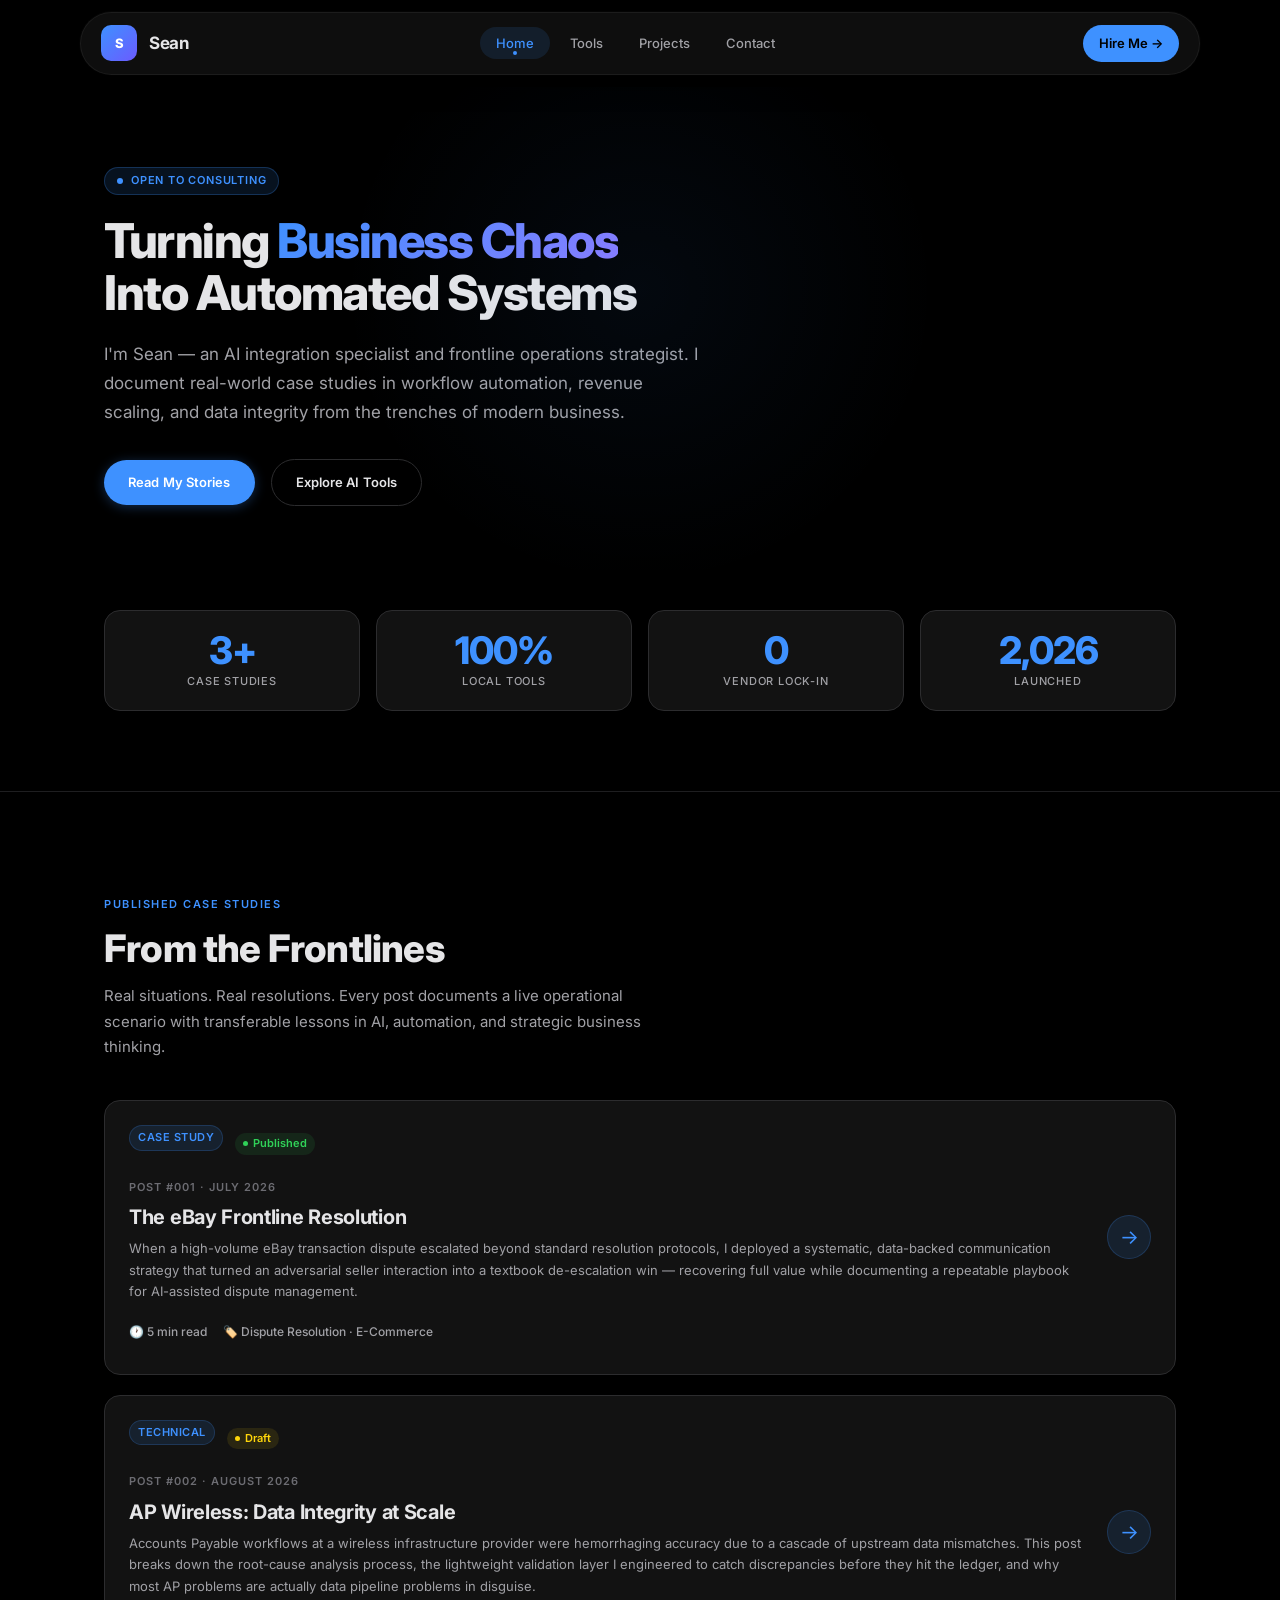
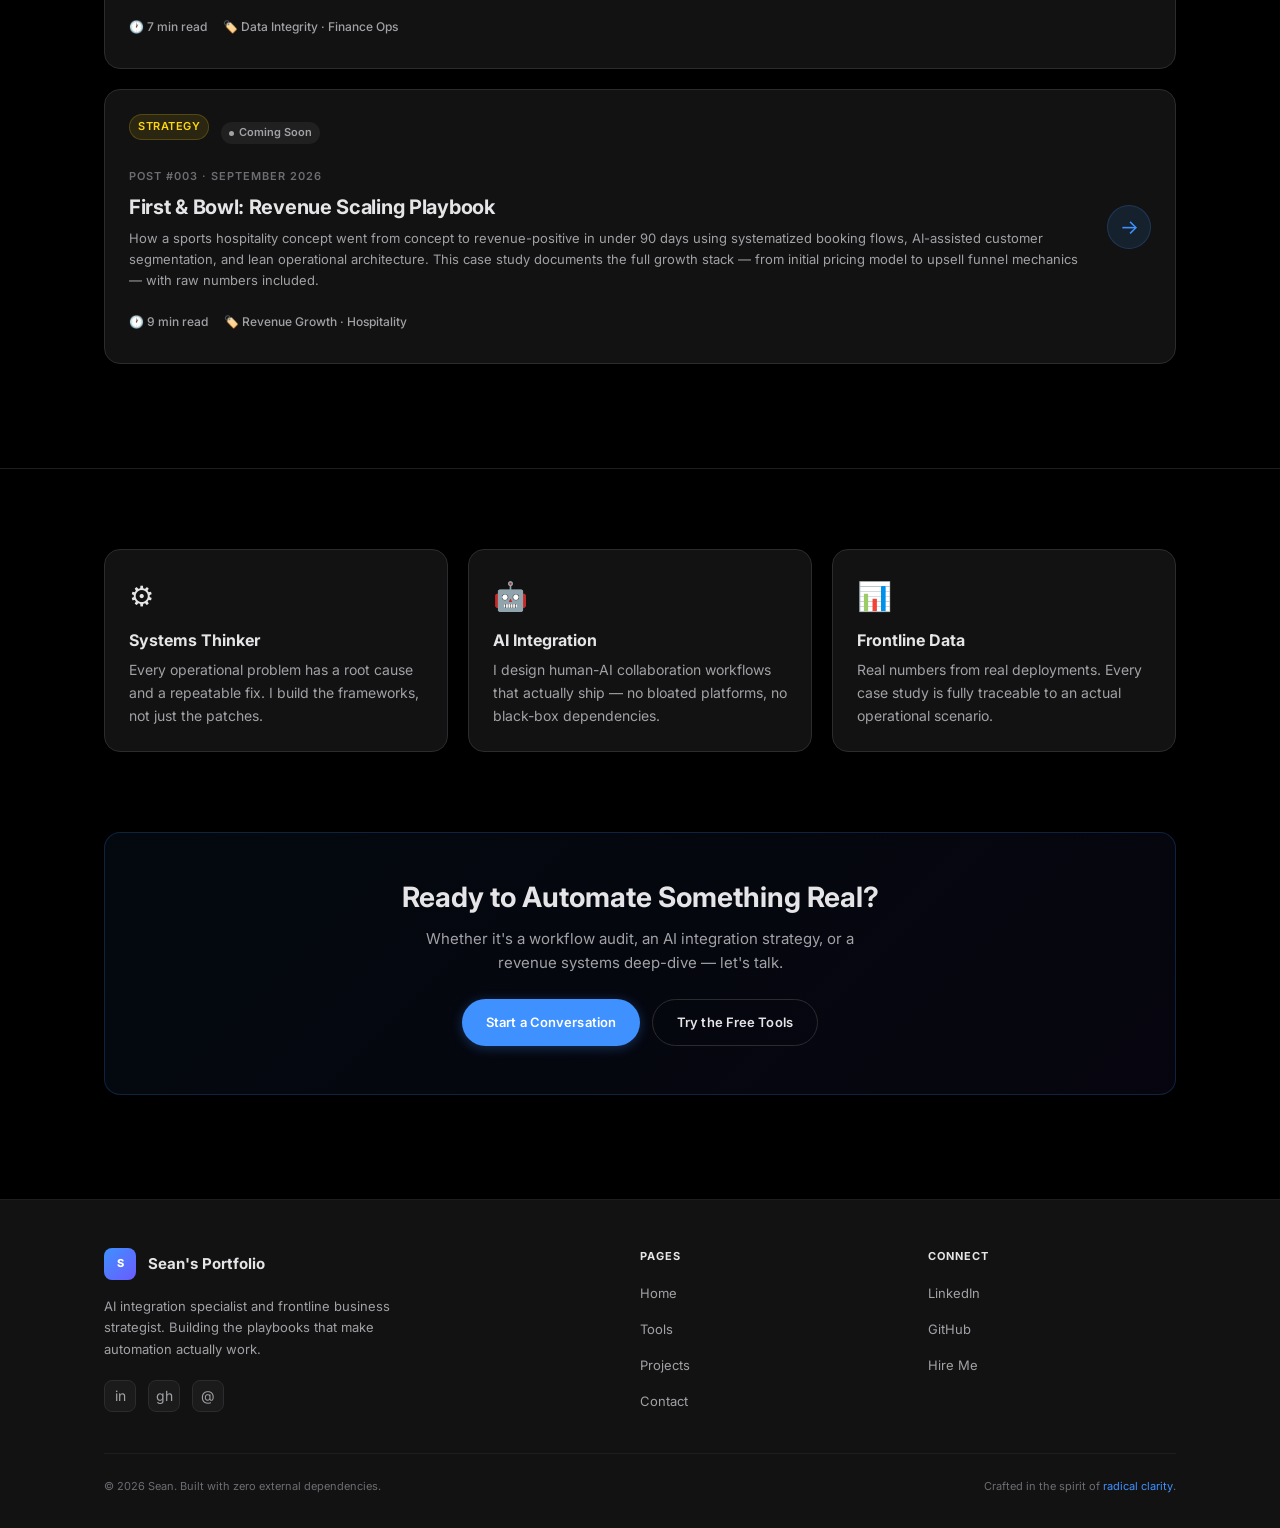
==== index.html @ 13cb8c5f "feat: initial production release of seans-blog portfolio for metakong" ====
<!DOCTYPE html>
<html lang="en">
<head>
  <meta charset="UTF-8" />
  <meta name="viewport" content="width=device-width, initial-scale=1.0" />
  <meta name="description" content="Sean's personal portfolio and LinkedIn blog — AI integration specialist, workflow automation strategist, and frontline business analyst sharing real-world case studies." />
  <meta name="theme-color" content="#000000" />
  <meta property="og:title" content="Sean | AI Integration & Business Strategy" />
  <meta property="og:description" content="Real-world case studies in AI workflow automation, revenue scaling, and data integrity — from the frontlines of modern business operations." />
  <meta property="og:type" content="website" />
  <title>Sean | AI Integration & Business Strategy</title>
  <link rel="stylesheet" href="style.css" />
  <link rel="preconnect" href="https://fonts.googleapis.com" />
  <link rel="preconnect" href="https://fonts.gstatic.com" crossorigin />
</head>
<body>

<!-- SCROLL PROGRESS -->
<div id="scroll-progress" aria-hidden="true"></div>

<!-- ── NAVIGATION ── -->
<header role="banner">
  <nav class="nav" aria-label="Main navigation">
    <div class="nav__pill">
      <a href="index.html" class="nav__brand" aria-label="Sean's portfolio home">
        <div class="nav__logo" aria-hidden="true">S</div>
        <span class="nav__brand-text">Sean</span>
      </a>

      <ul class="nav__links" role="list">
        <li><a href="index.html" class="nav__link" id="nav-home">Home</a></li>
        <li><a href="tools.html" class="nav__link" id="nav-tools">Tools</a></li>
        <li><a href="projects.html" class="nav__link" id="nav-projects">Projects</a></li>
        <li><a href="contact.html" class="nav__link" id="nav-contact">Contact</a></li>
      </ul>

      <a href="contact.html" class="nav__cta" id="nav-hire-btn">Hire Me →</a>

      <button class="nav__hamburger" id="nav-hamburger" aria-label="Open navigation menu" aria-expanded="false" aria-controls="nav-mobile">
        <span></span><span></span><span></span>
      </button>
    </div>
  </nav>
</header>

<!-- MOBILE NAV DRAWER -->
<div class="nav__mobile" id="nav-mobile" role="dialog" aria-label="Mobile navigation" aria-modal="true">
  <button class="nav__mobile-close" id="nav-mobile-close" aria-label="Close navigation">✕</button>
  <a href="index.html" class="nav__mobile-link">Home</a>
  <a href="tools.html" class="nav__mobile-link">Tools</a>
  <a href="projects.html" class="nav__mobile-link">Projects</a>
  <a href="contact.html" class="nav__mobile-link">Contact</a>
  <a href="contact.html" class="btn btn--primary" style="margin-top:16px;">Hire Me →</a>
</div>

<!-- ── HERO SECTION ── -->
<main id="main-content">
  <section class="hero" aria-labelledby="hero-heading">
    <div class="container">
      <div class="hero__eyebrow" aria-label="Status: Open to consulting">
        Open to Consulting
      </div>

      <h1 class="hero__heading" id="hero-heading">
        Turning <span class="accent">Business Chaos</span><br />
        Into Automated Systems
      </h1>

      <p class="hero__sub">
        I'm Sean — an AI integration specialist and frontline operations strategist. I document real-world case studies in workflow automation, revenue scaling, and data integrity from the trenches of modern business.
      </p>

      <div class="hero__actions">
        <a href="#blog-feed" class="btn btn--primary">Read My Stories</a>
        <a href="tools.html" class="btn btn--secondary">Explore AI Tools</a>
      </div>
    </div>
  </section>

  <!-- ── STATS BAR ── -->
  <section class="section--sm" aria-label="Key statistics">
    <div class="container">
      <div class="stats-grid reveal">
        <div class="stat-card">
          <div class="stat-card__value" data-count="3" data-suffix="+" aria-label="3+ published case studies">3+</div>
          <div class="stat-card__label">Case Studies</div>
        </div>
        <div class="stat-card">
          <div class="stat-card__value" data-count="100" data-suffix="%" aria-label="100% client-side tools">100%</div>
          <div class="stat-card__label">Local Tools</div>
        </div>
        <div class="stat-card">
          <div class="stat-card__value" data-count="0" data-suffix="" aria-label="Zero vendor lock-in">0</div>
          <div class="stat-card__label">Vendor Lock-In</div>
        </div>
        <div class="stat-card">
          <div class="stat-card__value" data-count="2026" data-suffix="" aria-label="Launched in 2026">2026</div>
          <div class="stat-card__label">Launched</div>
        </div>
      </div>
    </div>
  </section>

  <hr class="divider" />

  <!-- ── BLOG FEED ── -->
  <section class="section" id="blog-feed" aria-labelledby="blog-heading">
    <div class="container">
      <div class="section-header reveal">
        <p class="section-header__eyebrow">Published Case Studies</p>
        <h2 class="section-header__title" id="blog-heading">From the Frontlines</h2>
        <p class="section-header__desc">
          Real situations. Real resolutions. Every post documents a live operational scenario with transferable lessons in AI, automation, and strategic business thinking.
        </p>
      </div>

      <div class="blog-feed" id="blog-posts-list">

        <!-- POST 1 -->
        <article class="blog-card reveal"
                 data-post-id="1"
                 data-post-title="The eBay Frontline Resolution"
                 role="article"
                 tabindex="0"
                 aria-label="Read: The eBay Frontline Resolution">
          <div class="blog-card__content">
            <div style="display:flex;align-items:center;gap:12px;margin-bottom:8px;">
              <span class="card__tag">Case Study</span>
              <span class="badge badge--live">Published</span>
            </div>
            <div class="blog-card__number">Post #001 · July 2026</div>
            <h3 class="blog-card__title">The eBay Frontline Resolution</h3>
            <p class="blog-card__excerpt">
              When a high-volume eBay transaction dispute escalated beyond standard resolution protocols, I deployed a systematic, data-backed communication strategy that turned an adversarial seller interaction into a textbook de-escalation win — recovering full value while documenting a repeatable playbook for AI-assisted dispute management.
            </p>
            <div class="blog-card__footer">
              <span class="card__date" style="font-size:12px;">🕐 5 min read</span>
              <span class="card__date" style="font-size:12px;">🏷️ Dispute Resolution · E-Commerce</span>
            </div>
          </div>
          <div class="blog-card__arrow" aria-hidden="true">→</div>
        </article>

        <!-- POST 2 -->
        <article class="blog-card reveal reveal-delay-1"
                 data-post-id="2"
                 data-post-title="AP Wireless Data Integrity"
                 role="article"
                 tabindex="0"
                 aria-label="Read: AP Wireless Data Integrity">
          <div class="blog-card__content">
            <div style="display:flex;align-items:center;gap:12px;margin-bottom:8px;">
              <span class="card__tag">Technical</span>
              <span class="badge badge--draft">Draft</span>
            </div>
            <div class="blog-card__number">Post #002 · August 2026</div>
            <h3 class="blog-card__title">AP Wireless: Data Integrity at Scale</h3>
            <p class="blog-card__excerpt">
              Accounts Payable workflows at a wireless infrastructure provider were hemorrhaging accuracy due to a cascade of upstream data mismatches. This post breaks down the root-cause analysis process, the lightweight validation layer I engineered to catch discrepancies before they hit the ledger, and why most AP problems are actually data pipeline problems in disguise.
            </p>
            <div class="blog-card__footer">
              <span class="card__date" style="font-size:12px;">🕐 7 min read</span>
              <span class="card__date" style="font-size:12px;">🏷️ Data Integrity · Finance Ops</span>
            </div>
          </div>
          <div class="blog-card__arrow" aria-hidden="true">→</div>
        </article>

        <!-- POST 3 -->
        <article class="blog-card reveal reveal-delay-2"
                 data-post-id="3"
                 data-post-title="First & Bowl Revenue Scaling"
                 role="article"
                 tabindex="0"
                 aria-label="Read: First & Bowl Revenue Scaling">
          <div class="blog-card__content">
            <div style="display:flex;align-items:center;gap:12px;margin-bottom:8px;">
              <span class="card__tag card__tag--warning">Strategy</span>
              <span class="badge badge--coming">Coming Soon</span>
            </div>
            <div class="blog-card__number">Post #003 · September 2026</div>
            <h3 class="blog-card__title">First & Bowl: Revenue Scaling Playbook</h3>
            <p class="blog-card__excerpt">
              How a sports hospitality concept went from concept to revenue-positive in under 90 days using systematized booking flows, AI-assisted customer segmentation, and lean operational architecture. This case study documents the full growth stack — from initial pricing model to upsell funnel mechanics — with raw numbers included.
            </p>
            <div class="blog-card__footer">
              <span class="card__date" style="font-size:12px;">🕐 9 min read</span>
              <span class="card__date" style="font-size:12px;">🏷️ Revenue Growth · Hospitality</span>
            </div>
          </div>
          <div class="blog-card__arrow" aria-hidden="true">→</div>
        </article>

      </div><!-- /blog-feed -->
    </div>
  </section>

  <hr class="divider" />

  <!-- ── ABOUT / VALUE PROP STRIP ── -->
  <section class="section--sm" aria-labelledby="about-heading">
    <div class="container">
      <div style="display:grid;grid-template-columns:1fr 1fr 1fr;gap:20px;" class="reveal" id="value-grid">
        <div class="card">
          <div style="font-size:28px;margin-bottom:12px;">⚙️</div>
          <h3 style="font-size:16px;margin-bottom:8px;">Systems Thinker</h3>
          <p style="font-size:14px;color:var(--color-text-secondary);line-height:1.65;">
            Every operational problem has a root cause and a repeatable fix. I build the frameworks, not just the patches.
          </p>
        </div>
        <div class="card">
          <div style="font-size:28px;margin-bottom:12px;">🤖</div>
          <h3 style="font-size:16px;margin-bottom:8px;">AI Integration</h3>
          <p style="font-size:14px;color:var(--color-text-secondary);line-height:1.65;">
            I design human-AI collaboration workflows that actually ship — no bloated platforms, no black-box dependencies.
          </p>
        </div>
        <div class="card">
          <div style="font-size:28px;margin-bottom:12px;">📊</div>
          <h3 style="font-size:16px;margin-bottom:8px;">Frontline Data</h3>
          <p style="font-size:14px;color:var(--color-text-secondary);line-height:1.65;">
            Real numbers from real deployments. Every case study is fully traceable to an actual operational scenario.
          </p>
        </div>
      </div>
    </div>
  </section>

  <!-- ── CTA STRIP ── -->
  <section class="section--sm" aria-labelledby="cta-heading">
    <div class="container">
      <div class="card reveal" style="text-align:center;padding:48px 32px;background:linear-gradient(135deg,rgba(62,145,255,0.06),rgba(107,91,255,0.06));border-color:rgba(62,145,255,0.20);">
        <h2 id="cta-heading" style="font-size:clamp(20px,3vw,28px);margin-bottom:12px;">Ready to Automate Something Real?</h2>
        <p style="color:var(--color-text-secondary);font-size:15px;max-width:480px;margin:0 auto 24px;">
          Whether it's a workflow audit, an AI integration strategy, or a revenue systems deep-dive — let's talk.
        </p>
        <div style="display:flex;gap:12px;justify-content:center;flex-wrap:wrap;">
          <a href="contact.html" class="btn btn--primary" id="cta-contact-btn">Start a Conversation</a>
          <a href="tools.html" class="btn btn--secondary" id="cta-tools-btn">Try the Free Tools</a>
        </div>
      </div>
    </div>
  </section>

</main>

<!-- ── FOOTER ── -->
<footer class="footer" role="contentinfo">
  <div class="container">
    <div class="footer__grid">
      <div>
        <div class="footer__brand">
          <div class="footer__brand-logo" aria-hidden="true">S</div>
          <span class="footer__brand-name">Sean's Portfolio</span>
        </div>
        <p class="footer__tagline">
          AI integration specialist and frontline business strategist. Building the playbooks that make automation actually work.
        </p>
        <div class="footer__socials" style="margin-top:20px;">
          <a href="https://linkedin.com" class="footer__social-link" aria-label="LinkedIn" target="_blank" rel="noopener noreferrer">in</a>
          <a href="https://github.com" class="footer__social-link" aria-label="GitHub" target="_blank" rel="noopener noreferrer">gh</a>
          <a href="mailto:hello@example.com" class="footer__social-link" aria-label="Email">@</a>
        </div>
      </div>
      <div>
        <p class="footer__col-title">Pages</p>
        <ul class="footer__links" role="list">
          <li><a href="index.html" class="footer__link">Home</a></li>
          <li><a href="tools.html" class="footer__link">Tools</a></li>
          <li><a href="projects.html" class="footer__link">Projects</a></li>
          <li><a href="contact.html" class="footer__link">Contact</a></li>
        </ul>
      </div>
      <div>
        <p class="footer__col-title">Connect</p>
        <ul class="footer__links" role="list">
          <li><a href="https://linkedin.com" class="footer__link" target="_blank" rel="noopener noreferrer">LinkedIn</a></li>
          <li><a href="https://github.com" class="footer__link" target="_blank" rel="noopener noreferrer">GitHub</a></li>
          <li><a href="contact.html" class="footer__link">Hire Me</a></li>
        </ul>
      </div>
    </div>
    <div class="footer__bottom">
      <span>© 2026 Sean. Built with zero external dependencies.</span>
      <span>Crafted in the spirit of <span style="color:var(--color-accent);">radical clarity</span>.</span>
    </div>
  </div>
</footer>

<script src="app.js"></script>
</body>
</html>
---- style.css ----
/* ============================================================
   SEAN'S PORTFOLIO — Global Master Stylesheet
   Design System: Samsung Galaxy S24 Ultra / One UI Dark Mode
   Author: Sean | Built: July 2026
   ============================================================ */

/* ── 0. GOOGLE FONTS IMPORT ── */
@import url('https://fonts.googleapis.com/css2?family=Inter:wght@300;400;500;600;700;800&display=swap');

/* ── 1. CUSTOM TOKEN VARIABLES ── */
:root {
  /* Core Palette */
  --color-canvas:          #000000;  /* Pure OLED True Black */
  --color-surface:         #121212;  /* Elevated charcoal card surface */
  --color-surface-raised:  #1A1A1A;  /* Hover-elevated surface */
  --color-border:          #2C2C2E;  /* Container border */
  --color-border-subtle:   #1E1E20;  /* Very subtle dividers */

  /* Accent */
  --color-accent:          #3E91FF;  /* Samsung desaturated blue */
  --color-accent-hover:    #5CA8FF;  /* Lighter accent on hover */
  --color-accent-muted:    rgba(62, 145, 255, 0.12); /* Glow fill */
  --color-accent-glow:     rgba(62, 145, 255, 0.25);

  /* Typography */
  --color-text-primary:    #E5E5E7;  /* Crisp off-white */
  --color-text-secondary:  #A1A1A6;  /* Muted slate gray */
  --color-text-tertiary:   #6C6C72;  /* Dimmed labels */
  --color-text-inverse:    #000000;

  /* Status Colors */
  --color-success:         #30D158;
  --color-warning:         #FFD60A;
  --color-error:           #FF453A;
  --color-info:            #3E91FF;

  /* Navigation / Glassmorphic */
  --nav-bg:                rgba(18, 18, 18, 0.80);
  --nav-blur:              blur(20px);
  --nav-border:            rgba(255, 255, 255, 0.06);

  /* Spacing Scale (8px base) */
  --space-1:  4px;
  --space-2:  8px;
  --space-3:  12px;
  --space-4:  16px;
  --space-5:  20px;
  --space-6:  24px;
  --space-8:  32px;
  --space-10: 40px;
  --space-12: 48px;
  --space-16: 64px;
  --space-20: 80px;
  --space-24: 96px;

  /* Border Radius */
  --radius-sm:   8px;
  --radius-md:   12px;
  --radius-lg:   16px;
  --radius-xl:   24px;
  --radius-pill: 9999px;

  /* Typography Scale */
  --font-family:    'Inter', -apple-system, BlinkMacSystemFont, 'Segoe UI', system-ui, sans-serif;
  --font-size-xs:   11px;
  --font-size-sm:   13px;
  --font-size-base: 15px;
  --font-size-md:   17px;
  --font-size-lg:   20px;
  --font-size-xl:   24px;
  --font-size-2xl:  30px;
  --font-size-3xl:  38px;
  --font-size-4xl:  48px;

  /* Transitions */
  --transition-fast:   150ms cubic-bezier(0.4, 0, 0.2, 1);
  --transition-base:   250ms cubic-bezier(0.4, 0, 0.2, 1);
  --transition-slow:   400ms cubic-bezier(0.4, 0, 0.2, 1);

  /* Shadows */
  --shadow-sm:   0 1px 3px rgba(0,0,0,0.6), 0 1px 2px rgba(0,0,0,0.4);
  --shadow-md:   0 4px 12px rgba(0,0,0,0.7), 0 2px 6px rgba(0,0,0,0.5);
  --shadow-lg:   0 8px 24px rgba(0,0,0,0.8), 0 4px 12px rgba(0,0,0,0.6);
  --shadow-accent: 0 0 20px rgba(62, 145, 255, 0.20);

  /* Layout */
  --content-max-width: 1120px;
  --nav-height:        64px;
}

/* ── 2. GLOBAL RESET & BASE ── */
*, *::before, *::after {
  box-sizing: border-box;
  margin: 0;
  padding: 0;
}

html {
  scroll-behavior: smooth;
  -webkit-text-size-adjust: 100%;
  text-size-adjust: 100%;
}

body {
  font-family: var(--font-family);
  font-size: var(--font-size-base);
  line-height: 1.6;
  color: var(--color-text-primary);
  background-color: var(--color-canvas);
  -webkit-font-smoothing: antialiased;
  -moz-osx-font-smoothing: grayscale;
  overflow-x: hidden;
  min-height: 100vh;
}

img, video, svg {
  display: block;
  max-width: 100%;
}

a {
  color: var(--color-accent);
  text-decoration: none;
  transition: color var(--transition-fast);
}

a:hover {
  color: var(--color-accent-hover);
}

ul, ol {
  list-style: none;
}

button {
  cursor: pointer;
  font-family: inherit;
  border: none;
  background: none;
}

input, textarea, select {
  font-family: inherit;
}

h1, h2, h3, h4, h5, h6 {
  line-height: 1.2;
  font-weight: 700;
  color: var(--color-text-primary);
}

/* ── 3. LAYOUT UTILITIES ── */
.container {
  width: 100%;
  max-width: var(--content-max-width);
  margin: 0 auto;
  padding: 0 var(--space-6);
}

.section {
  padding: var(--space-16) 0;
}

.section--sm {
  padding: var(--space-10) 0;
}

.section--lg {
  padding: var(--space-24) 0;
}

.flex { display: flex; }
.flex-col { flex-direction: column; }
.items-center { align-items: center; }
.justify-between { justify-content: space-between; }
.justify-center { justify-content: center; }
.gap-2 { gap: var(--space-2); }
.gap-4 { gap: var(--space-4); }
.gap-6 { gap: var(--space-6); }
.gap-8 { gap: var(--space-8); }

.grid { display: grid; }
.grid-2 { grid-template-columns: repeat(2, 1fr); }
.grid-3 { grid-template-columns: repeat(3, 1fr); }
.grid-auto { grid-template-columns: repeat(auto-fill, minmax(300px, 1fr)); }

.text-center { text-align: center; }
.text-secondary { color: var(--color-text-secondary); }
.text-accent { color: var(--color-accent); }

/* ── 4. GLASSMORPHIC NAVIGATION ── */
.nav {
  position: sticky;
  top: var(--space-3);
  z-index: 1000;
  display: flex;
  align-items: center;
  justify-content: center;
  padding: var(--space-3) var(--space-6);
  pointer-events: none;
}

.nav__pill {
  display: flex;
  align-items: center;
  justify-content: space-between;
  width: 100%;
  max-width: var(--content-max-width);
  padding: var(--space-3) var(--space-5);
  background: var(--nav-bg);
  backdrop-filter: var(--nav-blur);
  -webkit-backdrop-filter: var(--nav-blur);
  border: 1px solid var(--nav-border);
  border-radius: var(--radius-pill);
  box-shadow: var(--shadow-lg), 0 0 0 1px rgba(255,255,255,0.03);
  pointer-events: all;
}

.nav__brand {
  display: flex;
  align-items: center;
  gap: var(--space-3);
  text-decoration: none;
}

.nav__logo {
  width: 36px;
  height: 36px;
  border-radius: 10px;
  background: linear-gradient(135deg, var(--color-accent), #6B5BFF);
  display: flex;
  align-items: center;
  justify-content: center;
  font-weight: 800;
  font-size: var(--font-size-sm);
  color: #fff;
  letter-spacing: -0.5px;
  flex-shrink: 0;
}

.nav__brand-text {
  font-size: var(--font-size-md);
  font-weight: 700;
  color: var(--color-text-primary);
  letter-spacing: -0.3px;
}

.nav__links {
  display: flex;
  align-items: center;
  gap: var(--space-1);
}

.nav__link {
  position: relative;
  padding: var(--space-2) var(--space-4);
  border-radius: var(--radius-pill);
  font-size: var(--font-size-sm);
  font-weight: 500;
  color: var(--color-text-secondary);
  text-decoration: none;
  transition: color var(--transition-fast), background var(--transition-fast);
  white-space: nowrap;
}

.nav__link:hover {
  color: var(--color-text-primary);
  background: rgba(255, 255, 255, 0.06);
}

.nav__link.active {
  color: var(--color-accent);
  background: var(--color-accent-muted);
}

.nav__link.active::after {
  content: '';
  position: absolute;
  bottom: 4px;
  left: 50%;
  transform: translateX(-50%);
  width: 4px;
  height: 4px;
  border-radius: 50%;
  background: var(--color-accent);
}

.nav__cta {
  padding: var(--space-2) var(--space-4);
  background: var(--color-accent);
  color: var(--color-text-inverse) !important;
  border-radius: var(--radius-pill);
  font-size: var(--font-size-sm);
  font-weight: 600;
  text-decoration: none;
  transition: background var(--transition-fast), box-shadow var(--transition-fast), transform var(--transition-fast);
}

.nav__cta:hover {
  background: var(--color-accent-hover);
  box-shadow: var(--shadow-accent);
  transform: translateY(-1px);
  color: var(--color-text-inverse) !important;
}

.nav__hamburger {
  display: none;
  flex-direction: column;
  gap: 5px;
  padding: var(--space-2);
  background: none;
  border: none;
  cursor: pointer;
}

.nav__hamburger span {
  display: block;
  width: 22px;
  height: 2px;
  border-radius: 2px;
  background: var(--color-text-primary);
  transition: all var(--transition-base);
}

/* Mobile nav drawer */
.nav__mobile {
  display: none;
  position: fixed;
  top: 0;
  left: 0;
  right: 0;
  bottom: 0;
  background: rgba(0,0,0,0.95);
  z-index: 999;
  flex-direction: column;
  align-items: center;
  justify-content: center;
  gap: var(--space-6);
  backdrop-filter: blur(12px);
  -webkit-backdrop-filter: blur(12px);
  opacity: 0;
  pointer-events: none;
  transition: opacity var(--transition-base);
}

.nav__mobile.open {
  display: flex;
  opacity: 1;
  pointer-events: all;
}

.nav__mobile-link {
  font-size: var(--font-size-2xl);
  font-weight: 700;
  color: var(--color-text-primary);
  text-decoration: none;
  transition: color var(--transition-fast);
}

.nav__mobile-link:hover,
.nav__mobile-link.active {
  color: var(--color-accent);
}

.nav__mobile-close {
  position: absolute;
  top: var(--space-6);
  right: var(--space-6);
  background: none;
  border: none;
  color: var(--color-text-secondary);
  font-size: var(--font-size-xl);
  cursor: pointer;
  line-height: 1;
}

/* ── 5. CARD COMPONENTS ── */
.card {
  background: var(--color-surface);
  border: 1px solid var(--color-border);
  border-radius: var(--radius-lg);
  padding: var(--space-6);
  transition: border-color var(--transition-base), box-shadow var(--transition-base), transform var(--transition-base), background var(--transition-base);
}

.card:hover {
  border-color: rgba(62, 145, 255, 0.30);
  box-shadow: var(--shadow-md), var(--shadow-accent);
  transform: translateY(-2px);
  background: var(--color-surface-raised);
}

.card--flat {
  transition: none;
}

.card--flat:hover {
  transform: none;
}

.card__tag {
  display: inline-flex;
  align-items: center;
  gap: var(--space-1);
  padding: 3px var(--space-2);
  border-radius: var(--radius-pill);
  font-size: var(--font-size-xs);
  font-weight: 600;
  letter-spacing: 0.5px;
  text-transform: uppercase;
  background: var(--color-accent-muted);
  color: var(--color-accent);
  border: 1px solid rgba(62, 145, 255, 0.20);
  margin-bottom: var(--space-3);
}

.card__tag--success {
  background: rgba(48, 209, 88, 0.10);
  color: var(--color-success);
  border-color: rgba(48, 209, 88, 0.20);
}

.card__tag--warning {
  background: rgba(255, 214, 10, 0.10);
  color: var(--color-warning);
  border-color: rgba(255, 214, 10, 0.20);
}

.card__date {
  font-size: var(--font-size-xs);
  color: var(--color-text-secondary);
  font-weight: 500;
  margin-bottom: var(--space-2);
}

.card__title {
  font-size: var(--font-size-lg);
  font-weight: 700;
  margin-bottom: var(--space-3);
  line-height: 1.3;
  letter-spacing: -0.3px;
}

.card__excerpt {
  font-size: var(--font-size-sm);
  color: var(--color-text-secondary);
  line-height: 1.7;
  margin-bottom: var(--space-4);
}

.card__meta {
  display: flex;
  align-items: center;
  gap: var(--space-4);
  font-size: var(--font-size-xs);
  color: var(--color-text-tertiary);
  margin-top: auto;
  padding-top: var(--space-4);
  border-top: 1px solid var(--color-border-subtle);
}

.card__meta-item {
  display: flex;
  align-items: center;
  gap: var(--space-1);
}

/* ── 6. HERO SECTION ── */
.hero {
  padding: var(--space-20) 0 var(--space-16);
  position: relative;
  overflow: hidden;
}

.hero::before {
  content: '';
  position: absolute;
  top: -20%;
  left: 50%;
  transform: translateX(-50%);
  width: 600px;
  height: 600px;
  border-radius: 50%;
  background: radial-gradient(circle, rgba(62, 145, 255, 0.06) 0%, transparent 70%);
  pointer-events: none;
}

.hero__eyebrow {
  display: inline-flex;
  align-items: center;
  gap: var(--space-2);
  padding: var(--space-1) var(--space-3);
  background: var(--color-accent-muted);
  border: 1px solid rgba(62, 145, 255, 0.25);
  border-radius: var(--radius-pill);
  font-size: var(--font-size-xs);
  font-weight: 600;
  color: var(--color-accent);
  letter-spacing: 0.8px;
  text-transform: uppercase;
  margin-bottom: var(--space-5);
}

.hero__eyebrow::before {
  content: '';
  width: 6px;
  height: 6px;
  border-radius: 50%;
  background: var(--color-accent);
  animation: pulse-dot 2s ease-in-out infinite;
}

@keyframes pulse-dot {
  0%, 100% { opacity: 1; transform: scale(1); }
  50% { opacity: 0.5; transform: scale(0.7); }
}

.hero__heading {
  font-size: clamp(var(--font-size-2xl), 5vw, var(--font-size-4xl));
  font-weight: 800;
  line-height: 1.1;
  letter-spacing: -1.5px;
  margin-bottom: var(--space-5);
  max-width: 780px;
}

.hero__heading .accent {
  background: linear-gradient(135deg, var(--color-accent), #8B7BFF);
  -webkit-background-clip: text;
  -webkit-text-fill-color: transparent;
  background-clip: text;
}

.hero__sub {
  font-size: var(--font-size-md);
  color: var(--color-text-secondary);
  line-height: 1.7;
  max-width: 600px;
  margin-bottom: var(--space-8);
}

.hero__actions {
  display: flex;
  align-items: center;
  gap: var(--space-4);
  flex-wrap: wrap;
}

/* ── 7. BUTTON SYSTEM ── */
.btn {
  display: inline-flex;
  align-items: center;
  justify-content: center;
  gap: var(--space-2);
  padding: var(--space-3) var(--space-6);
  border-radius: var(--radius-pill);
  font-size: var(--font-size-sm);
  font-weight: 600;
  text-decoration: none;
  transition: all var(--transition-fast);
  cursor: pointer;
  border: none;
  white-space: nowrap;
  letter-spacing: 0.1px;
}

.btn--primary {
  background: var(--color-accent);
  color: #fff;
  box-shadow: 0 2px 12px rgba(62, 145, 255, 0.30);
}

.btn--primary:hover {
  background: var(--color-accent-hover);
  box-shadow: 0 4px 20px rgba(62, 145, 255, 0.45);
  transform: translateY(-1px);
  color: #fff;
}

.btn--secondary {
  background: transparent;
  color: var(--color-text-primary);
  border: 1px solid var(--color-border);
}

.btn--secondary:hover {
  background: rgba(255,255,255,0.05);
  border-color: rgba(255,255,255,0.15);
  color: var(--color-text-primary);
}

.btn--ghost {
  background: transparent;
  color: var(--color-accent);
  padding: var(--space-2) var(--space-3);
}

.btn--ghost:hover {
  background: var(--color-accent-muted);
  color: var(--color-accent-hover);
}

.btn--sm {
  padding: var(--space-1) var(--space-3);
  font-size: var(--font-size-xs);
}

/* ── 8. BADGE / STATUS PILL ── */
.badge {
  display: inline-flex;
  align-items: center;
  gap: 5px;
  padding: 2px var(--space-2);
  border-radius: var(--radius-pill);
  font-size: var(--font-size-xs);
  font-weight: 600;
}

.badge::before {
  content: '';
  width: 5px;
  height: 5px;
  border-radius: 50%;
  background: currentColor;
}

.badge--live {
  color: var(--color-success);
  background: rgba(48, 209, 88, 0.10);
}

.badge--draft {
  color: var(--color-warning);
  background: rgba(255, 214, 10, 0.10);
}

.badge--coming {
  color: var(--color-text-secondary);
  background: rgba(161, 161, 166, 0.10);
}

/* ── 9. SECTION HEADERS ── */
.section-header {
  margin-bottom: var(--space-10);
}

.section-header__eyebrow {
  font-size: var(--font-size-xs);
  font-weight: 600;
  color: var(--color-accent);
  letter-spacing: 1.5px;
  text-transform: uppercase;
  margin-bottom: var(--space-3);
}

.section-header__title {
  font-size: clamp(var(--font-size-xl), 3vw, var(--font-size-3xl));
  font-weight: 800;
  letter-spacing: -0.8px;
  margin-bottom: var(--space-3);
}

.section-header__desc {
  font-size: var(--font-size-base);
  color: var(--color-text-secondary);
  line-height: 1.7;
  max-width: 560px;
}

/* ── 10. DIVIDER ── */
.divider {
  height: 1px;
  background: var(--color-border-subtle);
  border: none;
  margin: var(--space-10) 0;
}

/* ── 11. STAT BLOCKS ── */
.stats-grid {
  display: grid;
  grid-template-columns: repeat(auto-fit, minmax(160px, 1fr));
  gap: var(--space-4);
}

.stat-card {
  background: var(--color-surface);
  border: 1px solid var(--color-border);
  border-radius: var(--radius-lg);
  padding: var(--space-5) var(--space-6);
  text-align: center;
}

.stat-card__value {
  font-size: var(--font-size-3xl);
  font-weight: 800;
  letter-spacing: -1px;
  color: var(--color-accent);
  line-height: 1;
  margin-bottom: var(--space-1);
}

.stat-card__label {
  font-size: var(--font-size-xs);
  color: var(--color-text-secondary);
  font-weight: 500;
  text-transform: uppercase;
  letter-spacing: 0.8px;
}

/* ── 12. BLOG FEED ── */
.blog-feed {
  display: flex;
  flex-direction: column;
  gap: var(--space-5);
}

.blog-card {
  background: var(--color-surface);
  border: 1px solid var(--color-border);
  border-radius: var(--radius-lg);
  padding: var(--space-6);
  display: grid;
  grid-template-columns: 1fr auto;
  gap: var(--space-6);
  align-items: center;
  transition: border-color var(--transition-base), box-shadow var(--transition-base), transform var(--transition-base), background var(--transition-base);
  text-decoration: none;
  color: inherit;
}

.blog-card:hover {
  border-color: rgba(62, 145, 255, 0.30);
  box-shadow: var(--shadow-md), var(--shadow-accent);
  transform: translateY(-2px);
  background: var(--color-surface-raised);
}

.blog-card__content {
  display: flex;
  flex-direction: column;
  gap: var(--space-2);
}

.blog-card__number {
  font-size: var(--font-size-xs);
  color: var(--color-text-tertiary);
  font-weight: 600;
  letter-spacing: 1px;
  text-transform: uppercase;
}

.blog-card__title {
  font-size: var(--font-size-lg);
  font-weight: 700;
  line-height: 1.3;
  letter-spacing: -0.3px;
}

.blog-card__excerpt {
  font-size: var(--font-size-sm);
  color: var(--color-text-secondary);
  line-height: 1.65;
}

.blog-card__footer {
  display: flex;
  align-items: center;
  gap: var(--space-4);
  margin-top: var(--space-3);
}

.blog-card__arrow {
  width: 44px;
  height: 44px;
  border-radius: 50%;
  background: var(--color-accent-muted);
  border: 1px solid rgba(62, 145, 255, 0.20);
  display: flex;
  align-items: center;
  justify-content: center;
  color: var(--color-accent);
  font-size: var(--font-size-lg);
  flex-shrink: 0;
  transition: background var(--transition-fast), transform var(--transition-fast);
}

.blog-card:hover .blog-card__arrow {
  background: var(--color-accent);
  color: #fff;
  transform: translateX(3px);
}

/* ── 13. TOOLS GRID ── */
.tools-grid {
  display: grid;
  grid-template-columns: repeat(auto-fill, minmax(300px, 1fr));
  gap: var(--space-5);
}

.tool-card {
  background: var(--color-surface);
  border: 1px solid var(--color-border);
  border-radius: var(--radius-lg);
  padding: var(--space-6);
  display: flex;
  flex-direction: column;
  gap: var(--space-4);
  transition: border-color var(--transition-base), box-shadow var(--transition-base), transform var(--transition-base);
  position: relative;
  overflow: hidden;
}

.tool-card::before {
  content: '';
  position: absolute;
  top: 0;
  left: 0;
  right: 0;
  height: 2px;
  background: linear-gradient(90deg, var(--color-accent), #8B7BFF);
  opacity: 0;
  transition: opacity var(--transition-base);
}

.tool-card:hover {
  border-color: rgba(62, 145, 255, 0.30);
  box-shadow: var(--shadow-md), var(--shadow-accent);
  transform: translateY(-3px);
}

.tool-card:hover::before {
  opacity: 1;
}

.tool-card__icon {
  width: 48px;
  height: 48px;
  border-radius: var(--radius-md);
  background: var(--color-accent-muted);
  border: 1px solid rgba(62, 145, 255, 0.20);
  display: flex;
  align-items: center;
  justify-content: center;
  font-size: 22px;
}

.tool-card__title {
  font-size: var(--font-size-md);
  font-weight: 700;
  letter-spacing: -0.2px;
}

.tool-card__desc {
  font-size: var(--font-size-sm);
  color: var(--color-text-secondary);
  line-height: 1.65;
  flex: 1;
}

.tool-card__actions {
  display: flex;
  align-items: center;
  justify-content: space-between;
  padding-top: var(--space-4);
  border-top: 1px solid var(--color-border-subtle);
}

/* Expandable Tool Panel */
.tool-panel {
  background: var(--color-canvas);
  border: 1px solid var(--color-border);
  border-radius: var(--radius-md);
  padding: var(--space-5);
  margin-top: var(--space-4);
  display: none;
}

.tool-panel.open {
  display: block;
  animation: slideDown 0.25s ease;
}

@keyframes slideDown {
  from { opacity: 0; transform: translateY(-8px); }
  to { opacity: 1; transform: translateY(0); }
}

/* ── 14. FORM ELEMENTS ── */
.form-group {
  display: flex;
  flex-direction: column;
  gap: var(--space-2);
  margin-bottom: var(--space-5);
}

.form-label {
  font-size: var(--font-size-sm);
  font-weight: 600;
  color: var(--color-text-secondary);
  letter-spacing: 0.2px;
}

.form-input,
.form-textarea,
.form-select {
  width: 100%;
  padding: var(--space-3) var(--space-4);
  background: var(--color-canvas);
  border: 1px solid var(--color-border);
  border-radius: var(--radius-md);
  color: var(--color-text-primary);
  font-size: var(--font-size-base);
  font-family: inherit;
  transition: border-color var(--transition-fast), box-shadow var(--transition-fast);
  outline: none;
  -webkit-appearance: none;
  appearance: none;
}

.form-input::placeholder,
.form-textarea::placeholder {
  color: var(--color-text-tertiary);
}

.form-input:focus,
.form-textarea:focus,
.form-select:focus {
  border-color: var(--color-accent);
  box-shadow: 0 0 0 3px var(--color-accent-glow);
}

.form-textarea {
  resize: vertical;
  min-height: 140px;
  line-height: 1.6;
}

.form-select {
  cursor: pointer;
  background-image: url("data:image/svg+xml,%3Csvg xmlns='http://www.w3.org/2000/svg' width='12' height='8' viewBox='0 0 12 8'%3E%3Cpath d='M1 1l5 5 5-5' stroke='%23A1A1A6' stroke-width='1.5' fill='none' stroke-linecap='round'/%3E%3C/svg%3E");
  background-repeat: no-repeat;
  background-position: right 14px center;
  padding-right: var(--space-10);
}

/* ── 15. PROJECTS GRID ── */
.projects-grid {
  display: grid;
  grid-template-columns: repeat(auto-fill, minmax(320px, 1fr));
  gap: var(--space-5);
}

.project-card {
  background: var(--color-surface);
  border: 1px solid var(--color-border);
  border-radius: var(--radius-lg);
  padding: var(--space-6);
  display: flex;
  flex-direction: column;
  gap: var(--space-3);
  transition: border-color var(--transition-base), box-shadow var(--transition-base), transform var(--transition-base);
  text-decoration: none;
  color: inherit;
}

.project-card:hover {
  border-color: rgba(62, 145, 255, 0.30);
  box-shadow: var(--shadow-md), var(--shadow-accent);
  transform: translateY(-3px);
}

.project-card__header {
  display: flex;
  align-items: center;
  justify-content: space-between;
}

.project-card__icon {
  font-size: 28px;
}

.project-card__links {
  display: flex;
  gap: var(--space-2);
}

.project-card__link {
  display: flex;
  align-items: center;
  justify-content: center;
  width: 32px;
  height: 32px;
  border-radius: var(--radius-sm);
  background: rgba(255,255,255,0.05);
  border: 1px solid var(--color-border);
  color: var(--color-text-secondary);
  font-size: 14px;
  transition: all var(--transition-fast);
  text-decoration: none;
}

.project-card__link:hover {
  background: var(--color-accent-muted);
  border-color: rgba(62, 145, 255, 0.30);
  color: var(--color-accent);
}

.project-card__title {
  font-size: var(--font-size-md);
  font-weight: 700;
  letter-spacing: -0.2px;
}

.project-card__desc {
  font-size: var(--font-size-sm);
  color: var(--color-text-secondary);
  line-height: 1.65;
  flex: 1;
}

.project-card__tags {
  display: flex;
  flex-wrap: wrap;
  gap: var(--space-2);
  margin-top: auto;
}

.project-card__tag {
  padding: 3px var(--space-2);
  border-radius: var(--radius-pill);
  font-size: var(--font-size-xs);
  font-weight: 500;
  background: rgba(255,255,255,0.05);
  border: 1px solid var(--color-border);
  color: var(--color-text-secondary);
}

/* ── 16. PROGRESS BAR ── */
.progress-bar {
  height: 4px;
  background: var(--color-border);
  border-radius: var(--radius-pill);
  overflow: hidden;
}

.progress-bar__fill {
  height: 100%;
  border-radius: var(--radius-pill);
  background: linear-gradient(90deg, var(--color-accent), #8B7BFF);
  transition: width 0.8s cubic-bezier(0.4, 0, 0.2, 1);
}

/* ── 17. TOAST NOTIFICATION ── */
.toast {
  position: fixed;
  bottom: var(--space-6);
  left: 50%;
  transform: translateX(-50%) translateY(100px);
  background: var(--color-surface-raised);
  border: 1px solid var(--color-border);
  border-radius: var(--radius-pill);
  padding: var(--space-3) var(--space-5);
  font-size: var(--font-size-sm);
  font-weight: 500;
  color: var(--color-text-primary);
  box-shadow: var(--shadow-lg);
  z-index: 2000;
  transition: transform var(--transition-base);
  pointer-events: none;
  display: flex;
  align-items: center;
  gap: var(--space-2);
  white-space: nowrap;
}

.toast.show {
  transform: translateX(-50%) translateY(0);
}

/* ── 18. FOOTER ── */
.footer {
  background: var(--color-surface);
  border-top: 1px solid var(--color-border-subtle);
  padding: var(--space-12) 0 var(--space-8);
  margin-top: var(--space-16);
}

.footer__grid {
  display: grid;
  grid-template-columns: 2fr 1fr 1fr;
  gap: var(--space-10);
  margin-bottom: var(--space-10);
}

.footer__brand {
  display: flex;
  align-items: center;
  gap: var(--space-3);
  margin-bottom: var(--space-4);
}

.footer__brand-logo {
  width: 32px;
  height: 32px;
  border-radius: 8px;
  background: linear-gradient(135deg, var(--color-accent), #6B5BFF);
  display: flex;
  align-items: center;
  justify-content: center;
  font-weight: 800;
  font-size: var(--font-size-xs);
  color: #fff;
}

.footer__brand-name {
  font-weight: 700;
  color: var(--color-text-primary);
}

.footer__tagline {
  font-size: var(--font-size-sm);
  color: var(--color-text-secondary);
  line-height: 1.65;
  max-width: 300px;
}

.footer__col-title {
  font-size: var(--font-size-xs);
  font-weight: 700;
  color: var(--color-text-primary);
  text-transform: uppercase;
  letter-spacing: 1px;
  margin-bottom: var(--space-4);
}

.footer__links {
  display: flex;
  flex-direction: column;
  gap: var(--space-3);
}

.footer__link {
  font-size: var(--font-size-sm);
  color: var(--color-text-secondary);
  text-decoration: none;
  transition: color var(--transition-fast);
}

.footer__link:hover {
  color: var(--color-accent);
}

.footer__bottom {
  display: flex;
  align-items: center;
  justify-content: space-between;
  padding-top: var(--space-6);
  border-top: 1px solid var(--color-border-subtle);
  font-size: var(--font-size-xs);
  color: var(--color-text-tertiary);
  flex-wrap: wrap;
  gap: var(--space-4);
}

.footer__socials {
  display: flex;
  gap: var(--space-3);
}

.footer__social-link {
  display: flex;
  align-items: center;
  justify-content: center;
  width: 32px;
  height: 32px;
  border-radius: var(--radius-sm);
  background: rgba(255,255,255,0.04);
  border: 1px solid var(--color-border);
  color: var(--color-text-secondary);
  text-decoration: none;
  font-size: 14px;
  transition: all var(--transition-fast);
}

.footer__social-link:hover {
  background: var(--color-accent-muted);
  border-color: rgba(62, 145, 255, 0.30);
  color: var(--color-accent);
}

/* ── 19. CONTACT PAGE ── */
.contact-layout {
  display: grid;
  grid-template-columns: 1fr 1.4fr;
  gap: var(--space-10);
  align-items: start;
}

.contact-info {
  display: flex;
  flex-direction: column;
  gap: var(--space-6);
}

.contact-info__item {
  display: flex;
  gap: var(--space-4);
  align-items: flex-start;
}

.contact-info__icon {
  width: 44px;
  height: 44px;
  border-radius: var(--radius-md);
  background: var(--color-accent-muted);
  border: 1px solid rgba(62, 145, 255, 0.20);
  display: flex;
  align-items: center;
  justify-content: center;
  font-size: 20px;
  flex-shrink: 0;
}

.contact-info__title {
  font-size: var(--font-size-sm);
  font-weight: 600;
  margin-bottom: var(--space-1);
}

.contact-info__value {
  font-size: var(--font-size-sm);
  color: var(--color-text-secondary);
  line-height: 1.5;
}

/* ── 20. PAGE TRANSITIONS ── */
.page-fade {
  animation: pageFadeIn 0.4s ease;
}

@keyframes pageFadeIn {
  from { opacity: 0; transform: translateY(12px); }
  to { opacity: 1; transform: translateY(0); }
}

/* ── 21. SCROLL PROGRESS BAR ── */
#scroll-progress {
  position: fixed;
  top: 0;
  left: 0;
  height: 2px;
  background: linear-gradient(90deg, var(--color-accent), #8B7BFF);
  z-index: 2000;
  width: 0%;
  transition: width 0.1s linear;
}

/* ── 22. SKELETON LOADING ── */
.skeleton {
  background: linear-gradient(90deg, var(--color-surface) 25%, var(--color-surface-raised) 50%, var(--color-surface) 75%);
  background-size: 200% 100%;
  animation: skeleton-shimmer 1.5s infinite;
  border-radius: var(--radius-sm);
}

@keyframes skeleton-shimmer {
  0% { background-position: 200% 0; }
  100% { background-position: -200% 0; }
}

/* ── 23. RESPONSIVE BREAKPOINTS ── */
@media (max-width: 768px) {
  :root {
    --space-16: 48px;
    --space-20: 60px;
    --space-24: 72px;
  }

  .container {
    padding: 0 var(--space-4);
  }

  .nav__links {
    display: none;
  }

  .nav__cta {
    display: none;
  }

  .nav__hamburger {
    display: flex;
  }

  .hero {
    padding: var(--space-12) 0 var(--space-10);
  }

  .blog-card {
    grid-template-columns: 1fr;
  }

  .blog-card__arrow {
    width: 36px;
    height: 36px;
    align-self: flex-start;
  }

  .footer__grid {
    grid-template-columns: 1fr;
    gap: var(--space-8);
  }

  .contact-layout {
    grid-template-columns: 1fr;
  }

  .stats-grid {
    grid-template-columns: repeat(2, 1fr);
  }

  .hero__heading {
    letter-spacing: -0.8px;
  }

  .section-header__title {
    letter-spacing: -0.5px;
  }
}

@media (max-width: 480px) {
  .hero__actions {
    flex-direction: column;
    align-items: flex-start;
  }

  .btn {
    width: 100%;
    justify-content: center;
  }

  .nav__pill {
    padding: var(--space-2) var(--space-4);
  }

  .stats-grid {
    grid-template-columns: 1fr 1fr;
  }

  .blog-card {
    padding: var(--space-4);
  }

  .tool-card {
    padding: var(--space-4);
  }

  .project-card {
    padding: var(--space-4);
  }

  .footer__bottom {
    flex-direction: column;
    align-items: flex-start;
  }
}

/* ── 24. FOCUS / ACCESSIBILITY ── */
:focus-visible {
  outline: 2px solid var(--color-accent);
  outline-offset: 3px;
}

/* ── 25. SELECTION COLOR ── */
::selection {
  background: rgba(62, 145, 255, 0.30);
  color: var(--color-text-primary);
}

/* ── 26. SCROLLBAR STYLING ── */
::-webkit-scrollbar {
  width: 6px;
  height: 6px;
}

::-webkit-scrollbar-track {
  background: var(--color-canvas);
}

::-webkit-scrollbar-thumb {
  background: var(--color-border);
  border-radius: var(--radius-pill);
}

::-webkit-scrollbar-thumb:hover {
  background: rgba(255,255,255,0.15);
}
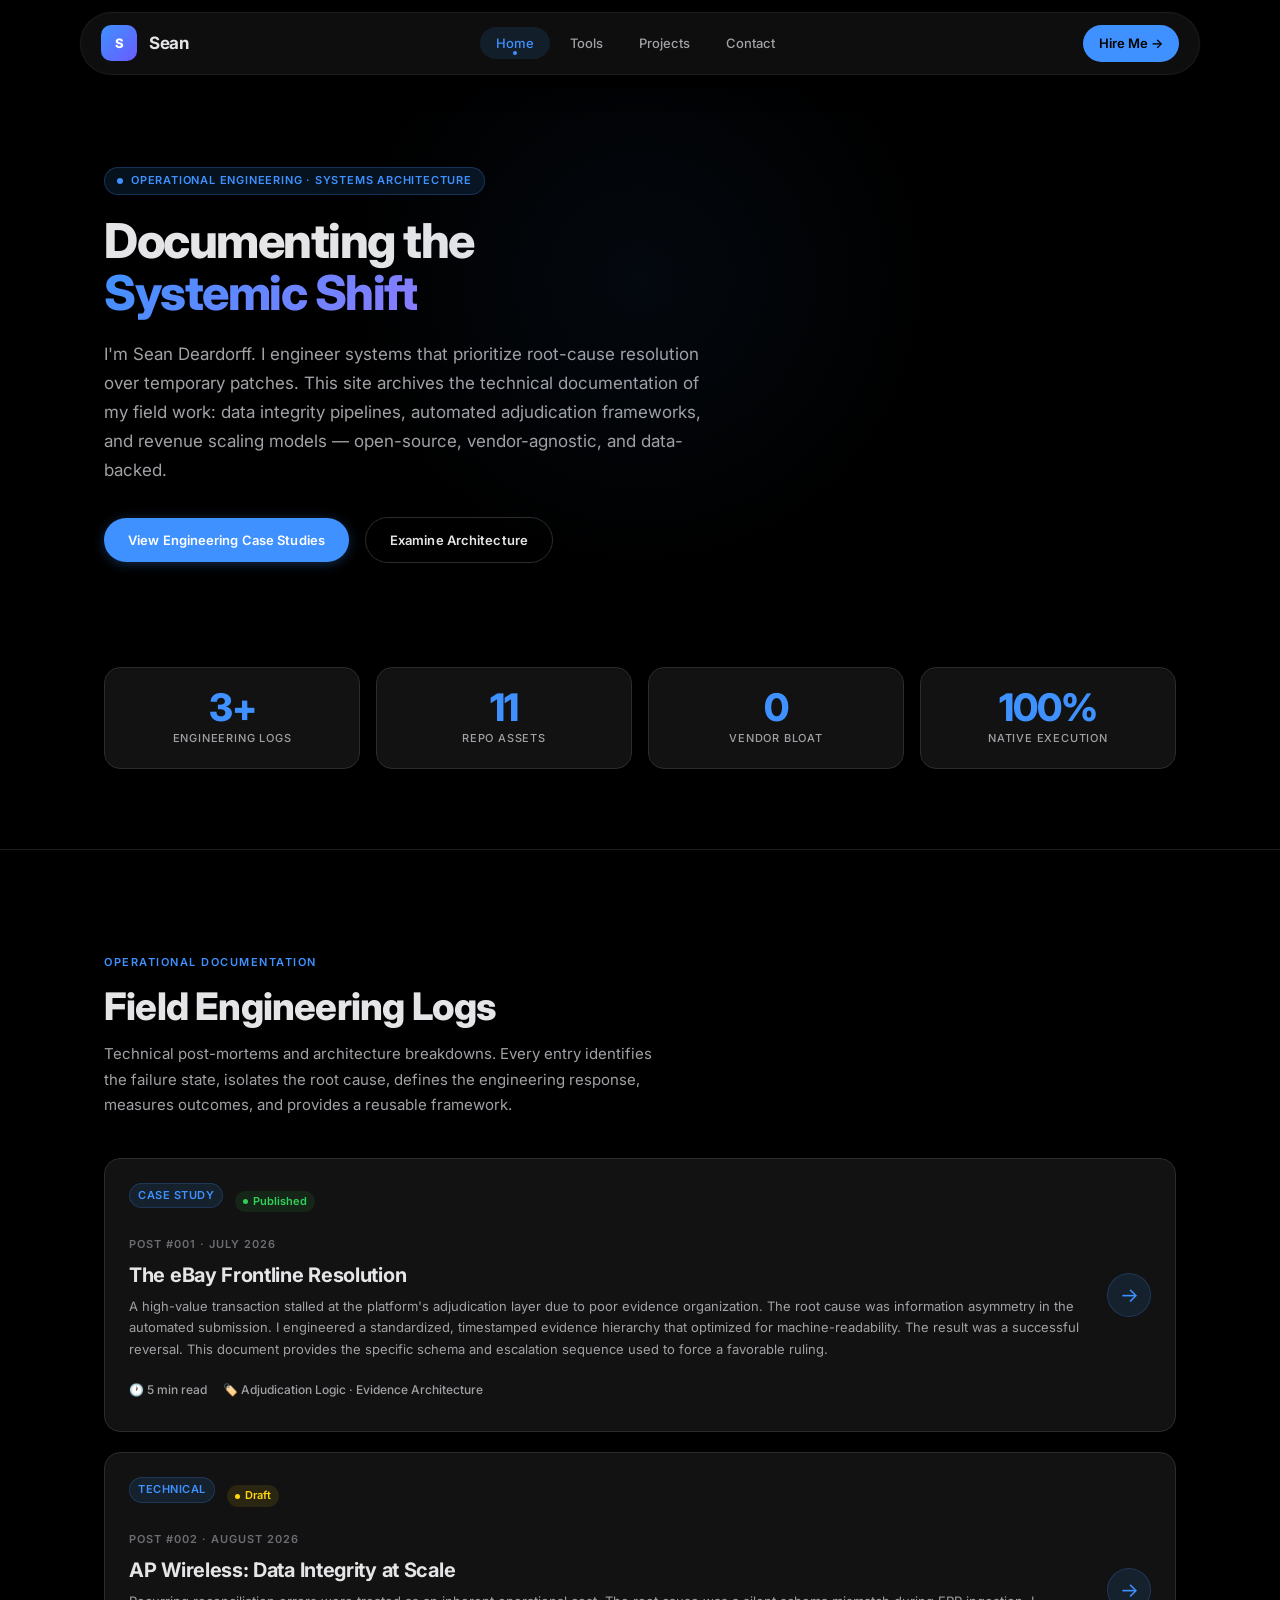
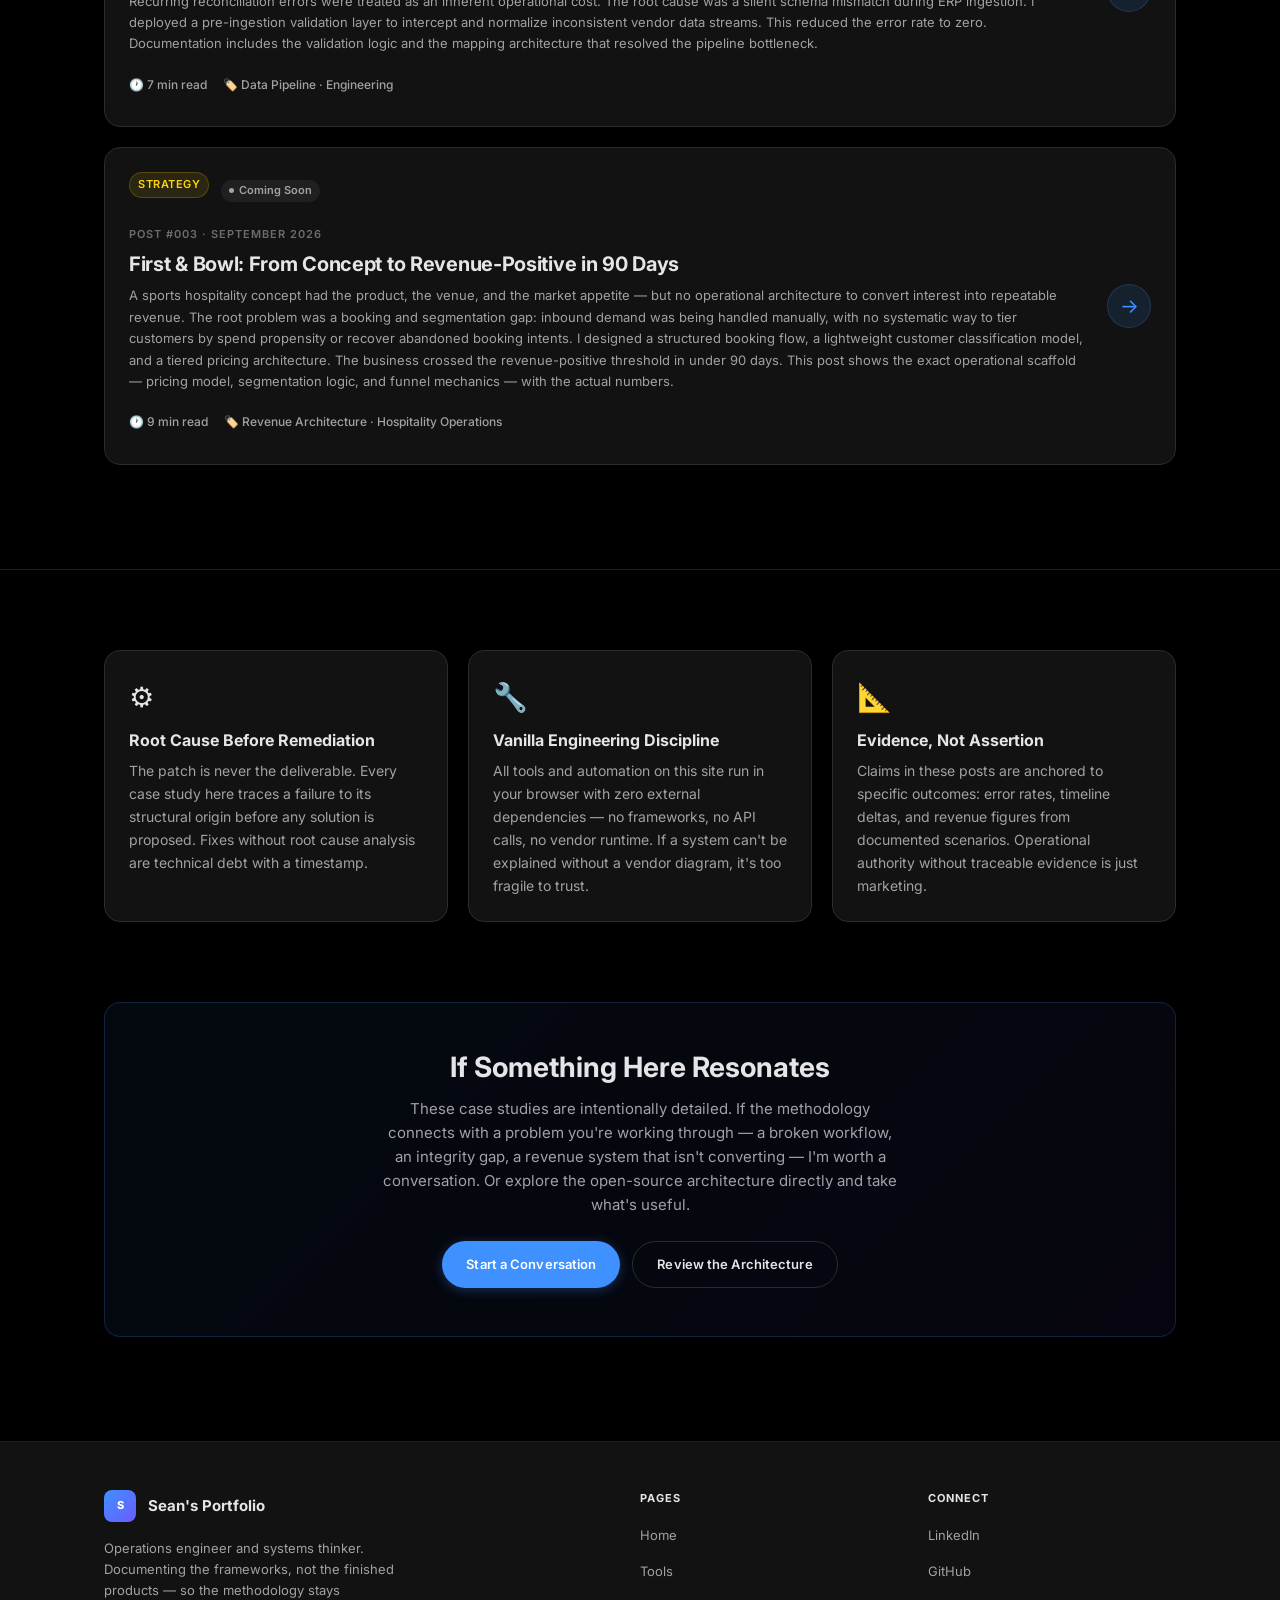
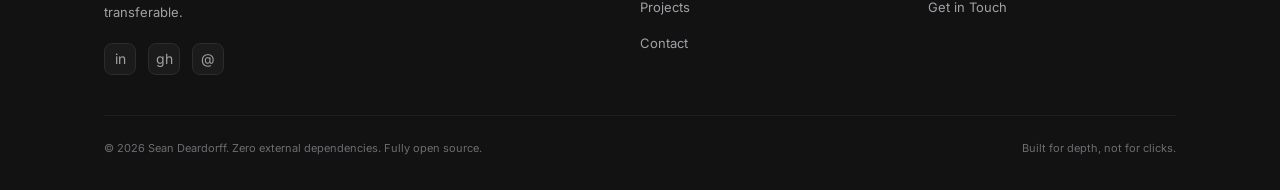
==== commit f93fce43: "refactor: apply Bridge-not-Pitch mandate to reposition content as engineering logs rather than sales" ====
--- a/index.html
+++ b/index.html
@@ -3,12 +3,12 @@
 <head>
   <meta charset="UTF-8" />
   <meta name="viewport" content="width=device-width, initial-scale=1.0" />
-  <meta name="description" content="Sean's personal portfolio and LinkedIn blog — AI integration specialist, workflow automation strategist, and frontline business analyst sharing real-world case studies." />
+  <meta name="description" content="Sean Deardorff — operations engineer, systems thinker, and technical writer. This site documents real-world workflow breakdowns, data pipeline fixes, and revenue architecture — structured for depth, not a sales pitch." />
   <meta name="theme-color" content="#000000" />
-  <meta property="og:title" content="Sean | AI Integration & Business Strategy" />
-  <meta property="og:description" content="Real-world case studies in AI workflow automation, revenue scaling, and data integrity — from the frontlines of modern business operations." />
+  <meta property="og:title" content="Sean Deardorff | Operations Engineering & AI Workflow Systems" />
+  <meta property="og:description" content="Case studies in operational problem-solving, data integrity engineering, and lean revenue architecture. Structured as a deep-dive extension of LinkedIn thought leadership." />
   <meta property="og:type" content="website" />
-  <title>Sean | AI Integration & Business Strategy</title>
+  <title>Sean Deardorff | Operations Engineering &amp; AI Workflow Systems</title>
   <link rel="stylesheet" href="style.css" />
   <link rel="preconnect" href="https://fonts.googleapis.com" />
   <link rel="preconnect" href="https://fonts.gstatic.com" crossorigin />
@@ -57,22 +57,22 @@
 <main id="main-content">
   <section class="hero" aria-labelledby="hero-heading">
     <div class="container">
-      <div class="hero__eyebrow" aria-label="Status: Open to consulting">
-        Open to Consulting
+      <div class="hero__eyebrow" aria-label="Operations engineer and technical writer">
+        Operational Engineering · Systems Architecture
       </div>
 
       <h1 class="hero__heading" id="hero-heading">
-        Turning <span class="accent">Business Chaos</span><br />
-        Into Automated Systems
+        Documenting the<br />
+        <span class="accent">Systemic Shift</span>
       </h1>
 
       <p class="hero__sub">
-        I'm Sean — an AI integration specialist and frontline operations strategist. I document real-world case studies in workflow automation, revenue scaling, and data integrity from the trenches of modern business.
+        I'm Sean Deardorff. I engineer systems that prioritize root-cause resolution over temporary patches. This site archives the technical documentation of my field work: data integrity pipelines, automated adjudication frameworks, and revenue scaling models — open-source, vendor-agnostic, and data-backed.
       </p>
 
       <div class="hero__actions">
-        <a href="#blog-feed" class="btn btn--primary">Read My Stories</a>
-        <a href="tools.html" class="btn btn--secondary">Explore AI Tools</a>
+        <a href="#blog-feed" class="btn btn--primary">View Engineering Case Studies</a>
+        <a href="projects.html" class="btn btn--secondary">Examine Architecture</a>
       </div>
     </div>
   </section>
@@ -82,20 +82,20 @@
     <div class="container">
       <div class="stats-grid reveal">
         <div class="stat-card">
-          <div class="stat-card__value" data-count="3" data-suffix="+" aria-label="3+ published case studies">3+</div>
-          <div class="stat-card__label">Case Studies</div>
-        </div>
-        <div class="stat-card">
-          <div class="stat-card__value" data-count="100" data-suffix="%" aria-label="100% client-side tools">100%</div>
-          <div class="stat-card__label">Local Tools</div>
-        </div>
-        <div class="stat-card">
-          <div class="stat-card__value" data-count="0" data-suffix="" aria-label="Zero vendor lock-in">0</div>
-          <div class="stat-card__label">Vendor Lock-In</div>
-        </div>
-        <div class="stat-card">
-          <div class="stat-card__value" data-count="2026" data-suffix="" aria-label="Launched in 2026">2026</div>
-          <div class="stat-card__label">Launched</div>
+          <div class="stat-card__value" data-count="3" data-suffix="+" aria-label="3 documented case studies in production">3+</div>
+          <div class="stat-card__label">Engineering Logs</div>
+        </div>
+        <div class="stat-card">
+          <div class="stat-card__value" data-count="11" data-suffix="" aria-label="11 open-source files in this repository">11</div>
+          <div class="stat-card__label">Repo Assets</div>
+        </div>
+        <div class="stat-card">
+          <div class="stat-card__value" data-count="0" data-suffix="" aria-label="Zero external JS framework dependencies">0</div>
+          <div class="stat-card__label">Vendor Bloat</div>
+        </div>
+        <div class="stat-card">
+          <div class="stat-card__value" data-count="100" data-suffix="%" aria-label="100% browser-native tool execution">100%</div>
+          <div class="stat-card__label">Native Execution</div>
         </div>
       </div>
     </div>
@@ -107,10 +107,10 @@
   <section class="section" id="blog-feed" aria-labelledby="blog-heading">
     <div class="container">
       <div class="section-header reveal">
-        <p class="section-header__eyebrow">Published Case Studies</p>
-        <h2 class="section-header__title" id="blog-heading">From the Frontlines</h2>
+        <p class="section-header__eyebrow">Operational Documentation</p>
+        <h2 class="section-header__title" id="blog-heading">Field Engineering Logs</h2>
         <p class="section-header__desc">
-          Real situations. Real resolutions. Every post documents a live operational scenario with transferable lessons in AI, automation, and strategic business thinking.
+          Technical post-mortems and architecture breakdowns. Every entry identifies the failure state, isolates the root cause, defines the engineering response, measures outcomes, and provides a reusable framework.
         </p>
       </div>
 
@@ -131,11 +131,11 @@
             <div class="blog-card__number">Post #001 · July 2026</div>
             <h3 class="blog-card__title">The eBay Frontline Resolution</h3>
             <p class="blog-card__excerpt">
-              When a high-volume eBay transaction dispute escalated beyond standard resolution protocols, I deployed a systematic, data-backed communication strategy that turned an adversarial seller interaction into a textbook de-escalation win — recovering full value while documenting a repeatable playbook for AI-assisted dispute management.
+              A high-value transaction stalled at the platform's adjudication layer due to poor evidence organization. The root cause was information asymmetry in the automated submission. I engineered a standardized, timestamped evidence hierarchy that optimized for machine-readability. The result was a successful reversal. This document provides the specific schema and escalation sequence used to force a favorable ruling.
             </p>
             <div class="blog-card__footer">
               <span class="card__date" style="font-size:12px;">🕐 5 min read</span>
-              <span class="card__date" style="font-size:12px;">🏷️ Dispute Resolution · E-Commerce</span>
+              <span class="card__date" style="font-size:12px;">🏷️ Adjudication Logic · Evidence Architecture</span>
             </div>
           </div>
           <div class="blog-card__arrow" aria-hidden="true">→</div>
@@ -156,11 +156,11 @@
             <div class="blog-card__number">Post #002 · August 2026</div>
             <h3 class="blog-card__title">AP Wireless: Data Integrity at Scale</h3>
             <p class="blog-card__excerpt">
-              Accounts Payable workflows at a wireless infrastructure provider were hemorrhaging accuracy due to a cascade of upstream data mismatches. This post breaks down the root-cause analysis process, the lightweight validation layer I engineered to catch discrepancies before they hit the ledger, and why most AP problems are actually data pipeline problems in disguise.
+              Recurring reconciliation errors were treated as an inherent operational cost. The root cause was a silent schema mismatch during ERP ingestion. I deployed a pre-ingestion validation layer to intercept and normalize inconsistent vendor data streams. This reduced the error rate to zero. Documentation includes the validation logic and the mapping architecture that resolved the pipeline bottleneck.
             </p>
             <div class="blog-card__footer">
               <span class="card__date" style="font-size:12px;">🕐 7 min read</span>
-              <span class="card__date" style="font-size:12px;">🏷️ Data Integrity · Finance Ops</span>
+              <span class="card__date" style="font-size:12px;">🏷️ Data Pipeline · Engineering</span>
             </div>
           </div>
           <div class="blog-card__arrow" aria-hidden="true">→</div>
@@ -179,13 +179,13 @@
               <span class="badge badge--coming">Coming Soon</span>
             </div>
             <div class="blog-card__number">Post #003 · September 2026</div>
-            <h3 class="blog-card__title">First & Bowl: Revenue Scaling Playbook</h3>
+            <h3 class="blog-card__title">First &amp; Bowl: From Concept to Revenue-Positive in 90 Days</h3>
             <p class="blog-card__excerpt">
-              How a sports hospitality concept went from concept to revenue-positive in under 90 days using systematized booking flows, AI-assisted customer segmentation, and lean operational architecture. This case study documents the full growth stack — from initial pricing model to upsell funnel mechanics — with raw numbers included.
+              A sports hospitality concept had the product, the venue, and the market appetite — but no operational architecture to convert interest into repeatable revenue. The root problem was a booking and segmentation gap: inbound demand was being handled manually, with no systematic way to tier customers by spend propensity or recover abandoned booking intents. I designed a structured booking flow, a lightweight customer classification model, and a tiered pricing architecture. The business crossed the revenue-positive threshold in under 90 days. This post shows the exact operational scaffold — pricing model, segmentation logic, and funnel mechanics — with the actual numbers.
             </p>
             <div class="blog-card__footer">
               <span class="card__date" style="font-size:12px;">🕐 9 min read</span>
-              <span class="card__date" style="font-size:12px;">🏷️ Revenue Growth · Hospitality</span>
+              <span class="card__date" style="font-size:12px;">🏷️ Revenue Architecture · Hospitality Operations</span>
             </div>
           </div>
           <div class="blog-card__arrow" aria-hidden="true">→</div>
@@ -203,23 +203,23 @@
       <div style="display:grid;grid-template-columns:1fr 1fr 1fr;gap:20px;" class="reveal" id="value-grid">
         <div class="card">
           <div style="font-size:28px;margin-bottom:12px;">⚙️</div>
-          <h3 style="font-size:16px;margin-bottom:8px;">Systems Thinker</h3>
+          <h3 style="font-size:16px;margin-bottom:8px;">Root Cause Before Remediation</h3>
           <p style="font-size:14px;color:var(--color-text-secondary);line-height:1.65;">
-            Every operational problem has a root cause and a repeatable fix. I build the frameworks, not just the patches.
+            The patch is never the deliverable. Every case study here traces a failure to its structural origin before any solution is proposed. Fixes without root cause analysis are technical debt with a timestamp.
           </p>
         </div>
         <div class="card">
-          <div style="font-size:28px;margin-bottom:12px;">🤖</div>
-          <h3 style="font-size:16px;margin-bottom:8px;">AI Integration</h3>
+          <div style="font-size:28px;margin-bottom:12px;">🔧</div>
+          <h3 style="font-size:16px;margin-bottom:8px;">Vanilla Engineering Discipline</h3>
           <p style="font-size:14px;color:var(--color-text-secondary);line-height:1.65;">
-            I design human-AI collaboration workflows that actually ship — no bloated platforms, no black-box dependencies.
+            All tools and automation on this site run in your browser with zero external dependencies — no frameworks, no API calls, no vendor runtime. If a system can't be explained without a vendor diagram, it's too fragile to trust.
           </p>
         </div>
         <div class="card">
-          <div style="font-size:28px;margin-bottom:12px;">📊</div>
-          <h3 style="font-size:16px;margin-bottom:8px;">Frontline Data</h3>
+          <div style="font-size:28px;margin-bottom:12px;">📐</div>
+          <h3 style="font-size:16px;margin-bottom:8px;">Evidence, Not Assertion</h3>
           <p style="font-size:14px;color:var(--color-text-secondary);line-height:1.65;">
-            Real numbers from real deployments. Every case study is fully traceable to an actual operational scenario.
+            Claims in these posts are anchored to specific outcomes: error rates, timeline deltas, and revenue figures from documented scenarios. Operational authority without traceable evidence is just marketing.
           </p>
         </div>
       </div>
@@ -230,13 +230,13 @@
   <section class="section--sm" aria-labelledby="cta-heading">
     <div class="container">
       <div class="card reveal" style="text-align:center;padding:48px 32px;background:linear-gradient(135deg,rgba(62,145,255,0.06),rgba(107,91,255,0.06));border-color:rgba(62,145,255,0.20);">
-        <h2 id="cta-heading" style="font-size:clamp(20px,3vw,28px);margin-bottom:12px;">Ready to Automate Something Real?</h2>
-        <p style="color:var(--color-text-secondary);font-size:15px;max-width:480px;margin:0 auto 24px;">
-          Whether it's a workflow audit, an AI integration strategy, or a revenue systems deep-dive — let's talk.
+        <h2 id="cta-heading" style="font-size:clamp(20px,3vw,28px);margin-bottom:12px;">If Something Here Resonates</h2>
+        <p style="color:var(--color-text-secondary);font-size:15px;max-width:520px;margin:0 auto 24px;">
+          These case studies are intentionally detailed. If the methodology connects with a problem you're working through — a broken workflow, an integrity gap, a revenue system that isn't converting — I'm worth a conversation. Or explore the open-source architecture directly and take what's useful.
         </p>
         <div style="display:flex;gap:12px;justify-content:center;flex-wrap:wrap;">
           <a href="contact.html" class="btn btn--primary" id="cta-contact-btn">Start a Conversation</a>
-          <a href="tools.html" class="btn btn--secondary" id="cta-tools-btn">Try the Free Tools</a>
+          <a href="projects.html" class="btn btn--secondary" id="cta-tools-btn">Review the Architecture</a>
         </div>
       </div>
     </div>
@@ -254,7 +254,7 @@
           <span class="footer__brand-name">Sean's Portfolio</span>
         </div>
         <p class="footer__tagline">
-          AI integration specialist and frontline business strategist. Building the playbooks that make automation actually work.
+          Operations engineer and systems thinker. Documenting the frameworks, not the finished products — so the methodology stays transferable.
         </p>
         <div class="footer__socials" style="margin-top:20px;">
           <a href="https://linkedin.com" class="footer__social-link" aria-label="LinkedIn" target="_blank" rel="noopener noreferrer">in</a>
@@ -276,13 +276,13 @@
         <ul class="footer__links" role="list">
           <li><a href="https://linkedin.com" class="footer__link" target="_blank" rel="noopener noreferrer">LinkedIn</a></li>
           <li><a href="https://github.com" class="footer__link" target="_blank" rel="noopener noreferrer">GitHub</a></li>
-          <li><a href="contact.html" class="footer__link">Hire Me</a></li>
+          <li><a href="contact.html" class="footer__link">Get in Touch</a></li>
         </ul>
       </div>
     </div>
     <div class="footer__bottom">
-      <span>© 2026 Sean. Built with zero external dependencies.</span>
-      <span>Crafted in the spirit of <span style="color:var(--color-accent);">radical clarity</span>.</span>
+      <span>© 2026 Sean Deardorff. Zero external dependencies. Fully open source.</span>
+      <span>Built for depth, not for clicks.</span>
     </div>
   </div>
 </footer>
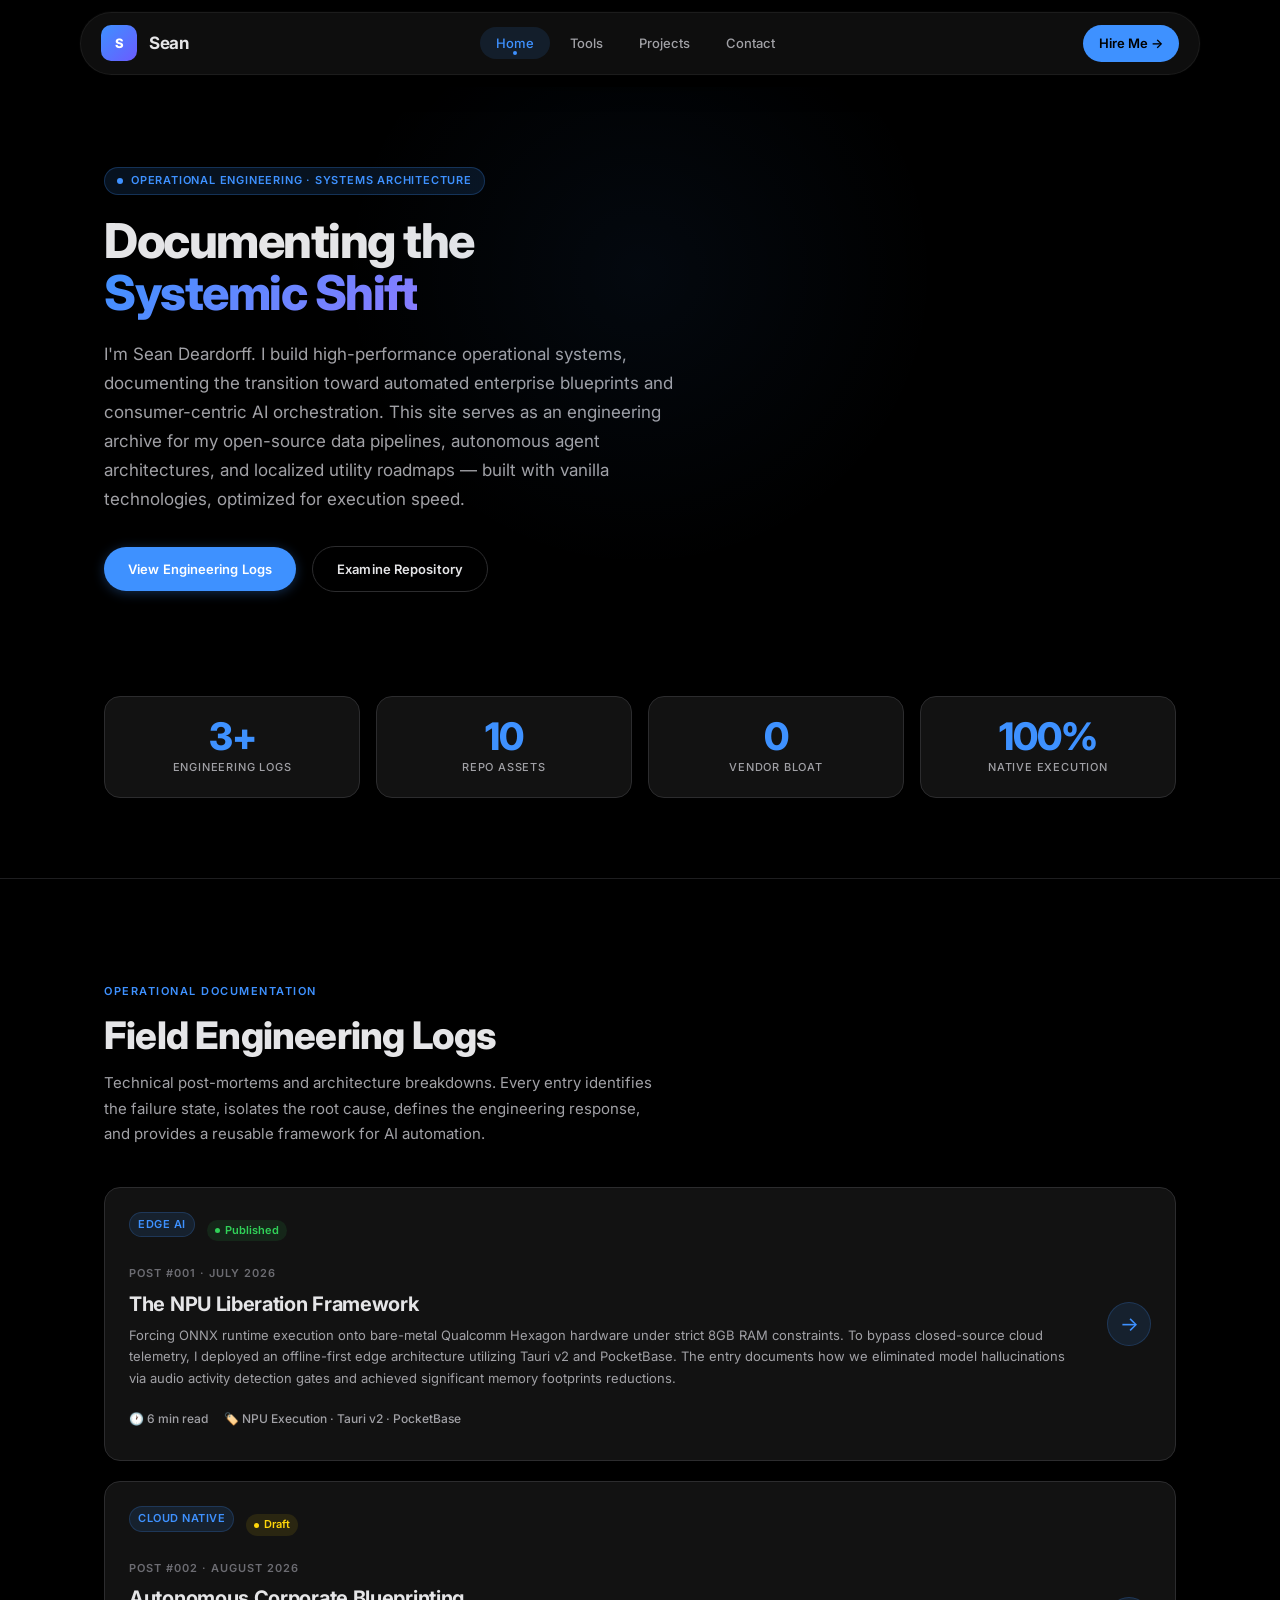
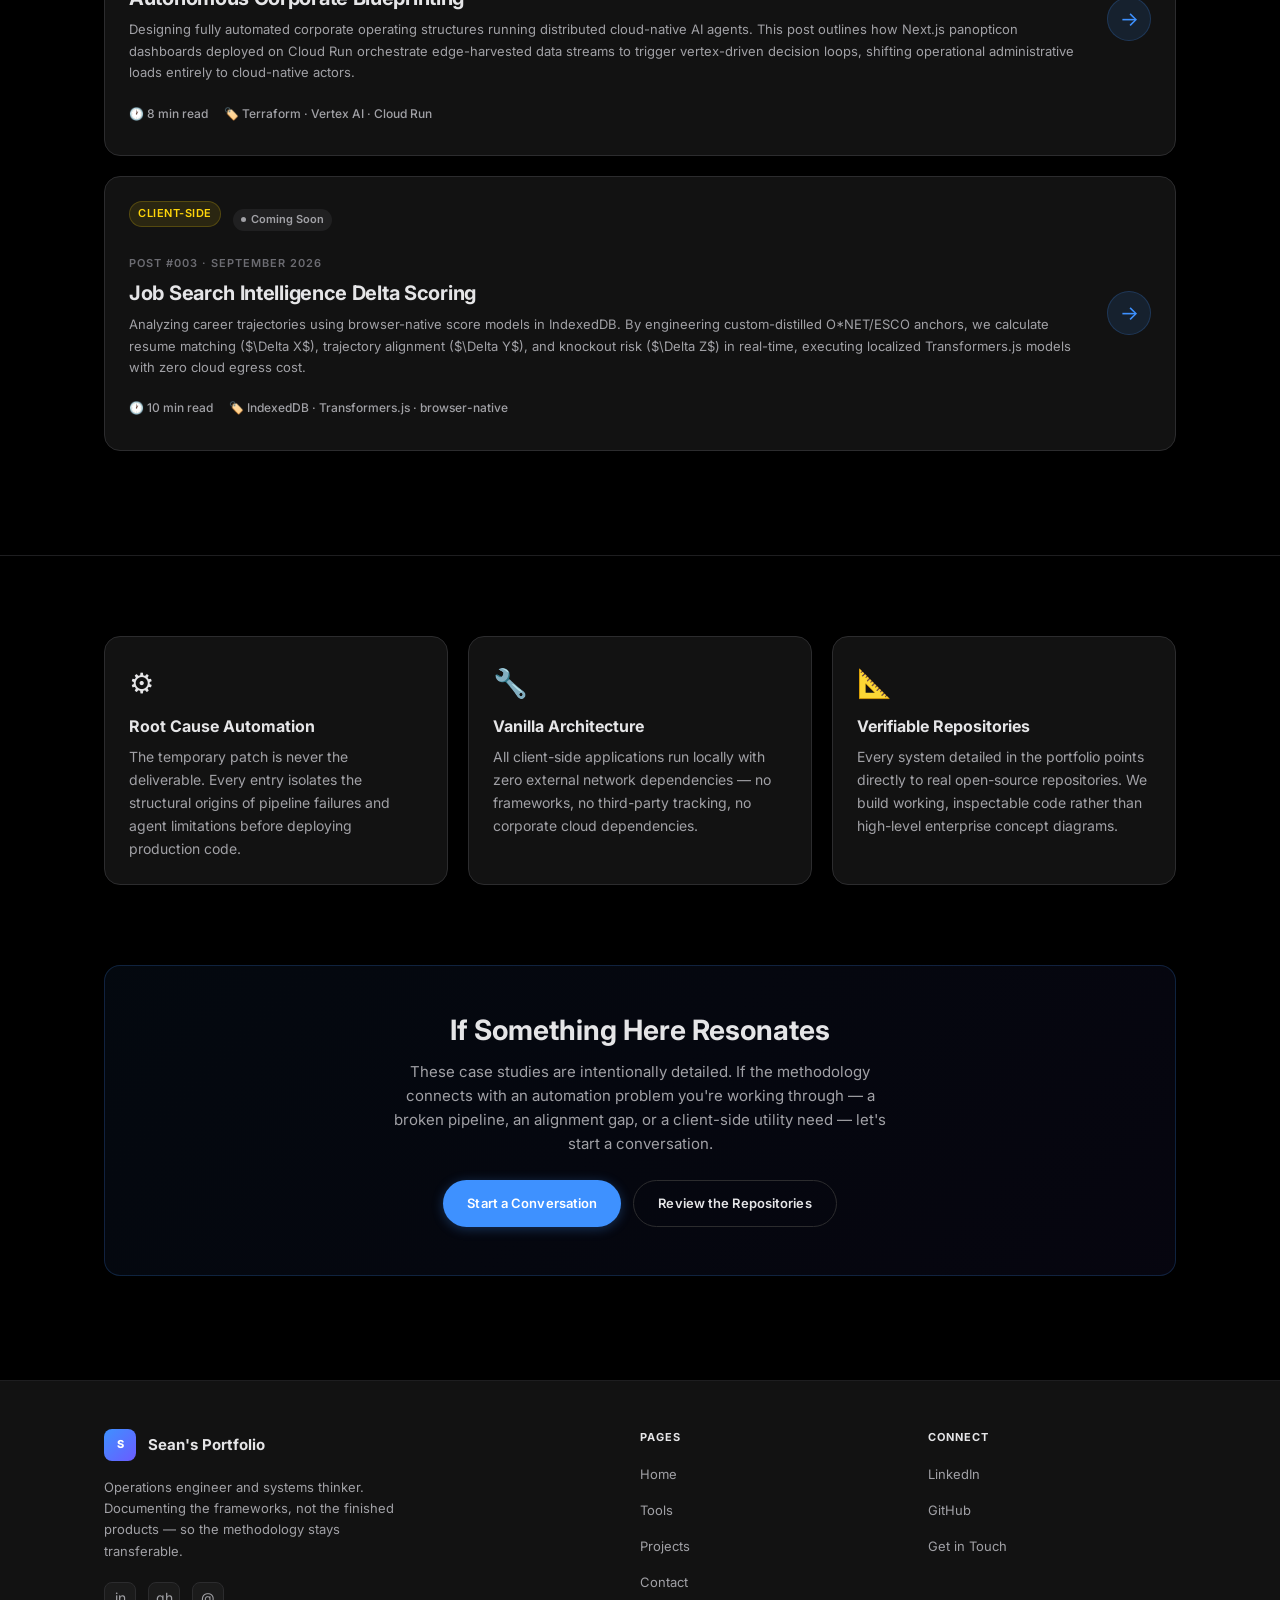
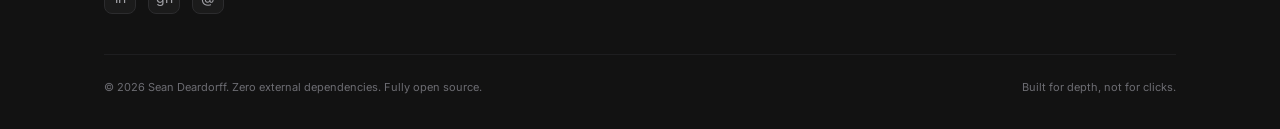
==== commit 5efd07f1: "refactor: complete content and contact link overhaul across all pages - Unify global contact links: " ====
--- a/index.html
+++ b/index.html
@@ -67,12 +67,12 @@
       </h1>
 
       <p class="hero__sub">
-        I'm Sean Deardorff. I engineer systems that prioritize root-cause resolution over temporary patches. This site archives the technical documentation of my field work: data integrity pipelines, automated adjudication frameworks, and revenue scaling models — open-source, vendor-agnostic, and data-backed.
+        I'm Sean Deardorff. I build high-performance operational systems, documenting the transition toward automated enterprise blueprints and consumer-centric AI orchestration. This site serves as an engineering archive for my open-source data pipelines, autonomous agent architectures, and localized utility roadmaps — built with vanilla technologies, optimized for execution speed.
       </p>
 
       <div class="hero__actions">
-        <a href="#blog-feed" class="btn btn--primary">View Engineering Case Studies</a>
-        <a href="projects.html" class="btn btn--secondary">Examine Architecture</a>
+        <a href="#blog-feed" class="btn btn--primary">View Engineering Logs</a>
+        <a href="projects.html" class="btn btn--secondary">Examine Repository</a>
       </div>
     </div>
   </section>
@@ -86,7 +86,7 @@
           <div class="stat-card__label">Engineering Logs</div>
         </div>
         <div class="stat-card">
-          <div class="stat-card__value" data-count="11" data-suffix="" aria-label="11 open-source files in this repository">11</div>
+          <div class="stat-card__value" data-count="10" data-suffix="" aria-label="10 open-source repositories in active service">10</div>
           <div class="stat-card__label">Repo Assets</div>
         </div>
         <div class="stat-card">
@@ -110,7 +110,7 @@
         <p class="section-header__eyebrow">Operational Documentation</p>
         <h2 class="section-header__title" id="blog-heading">Field Engineering Logs</h2>
         <p class="section-header__desc">
-          Technical post-mortems and architecture breakdowns. Every entry identifies the failure state, isolates the root cause, defines the engineering response, measures outcomes, and provides a reusable framework.
+          Technical post-mortems and architecture breakdowns. Every entry identifies the failure state, isolates the root cause, defines the engineering response, and provides a reusable framework for AI automation.
         </p>
       </div>
 
@@ -119,23 +119,23 @@
         <!-- POST 1 -->
         <article class="blog-card reveal"
                  data-post-id="1"
-                 data-post-title="The eBay Frontline Resolution"
+                 data-post-title="The NPU Liberation Framework"
                  role="article"
                  tabindex="0"
-                 aria-label="Read: The eBay Frontline Resolution">
+                 aria-label="Read: The NPU Liberation Framework">
           <div class="blog-card__content">
             <div style="display:flex;align-items:center;gap:12px;margin-bottom:8px;">
-              <span class="card__tag">Case Study</span>
+              <span class="card__tag">Edge AI</span>
               <span class="badge badge--live">Published</span>
             </div>
             <div class="blog-card__number">Post #001 · July 2026</div>
-            <h3 class="blog-card__title">The eBay Frontline Resolution</h3>
+            <h3 class="blog-card__title">The NPU Liberation Framework</h3>
             <p class="blog-card__excerpt">
-              A high-value transaction stalled at the platform's adjudication layer due to poor evidence organization. The root cause was information asymmetry in the automated submission. I engineered a standardized, timestamped evidence hierarchy that optimized for machine-readability. The result was a successful reversal. This document provides the specific schema and escalation sequence used to force a favorable ruling.
+              Forcing ONNX runtime execution onto bare-metal Qualcomm Hexagon hardware under strict 8GB RAM constraints. To bypass closed-source cloud telemetry, I deployed an offline-first edge architecture utilizing Tauri v2 and PocketBase. The entry documents how we eliminated model hallucinations via audio activity detection gates and achieved significant memory footprints reductions.
             </p>
             <div class="blog-card__footer">
-              <span class="card__date" style="font-size:12px;">🕐 5 min read</span>
-              <span class="card__date" style="font-size:12px;">🏷️ Adjudication Logic · Evidence Architecture</span>
+              <span class="card__date" style="font-size:12px;">🕐 6 min read</span>
+              <span class="card__date" style="font-size:12px;">🏷️ NPU Execution · Tauri v2 · PocketBase</span>
             </div>
           </div>
           <div class="blog-card__arrow" aria-hidden="true">→</div>
@@ -144,23 +144,23 @@
         <!-- POST 2 -->
         <article class="blog-card reveal reveal-delay-1"
                  data-post-id="2"
-                 data-post-title="AP Wireless Data Integrity"
+                 data-post-title="Autonomous Corporate Blueprinting"
                  role="article"
                  tabindex="0"
-                 aria-label="Read: AP Wireless Data Integrity">
+                 aria-label="Read: Autonomous Corporate Blueprinting">
           <div class="blog-card__content">
             <div style="display:flex;align-items:center;gap:12px;margin-bottom:8px;">
-              <span class="card__tag">Technical</span>
+              <span class="card__tag">Cloud Native</span>
               <span class="badge badge--draft">Draft</span>
             </div>
             <div class="blog-card__number">Post #002 · August 2026</div>
-            <h3 class="blog-card__title">AP Wireless: Data Integrity at Scale</h3>
+            <h3 class="blog-card__title">Autonomous Corporate Blueprinting</h3>
             <p class="blog-card__excerpt">
-              Recurring reconciliation errors were treated as an inherent operational cost. The root cause was a silent schema mismatch during ERP ingestion. I deployed a pre-ingestion validation layer to intercept and normalize inconsistent vendor data streams. This reduced the error rate to zero. Documentation includes the validation logic and the mapping architecture that resolved the pipeline bottleneck.
+              Designing fully automated corporate operating structures running distributed cloud-native AI agents. This post outlines how Next.js panopticon dashboards deployed on Cloud Run orchestrate edge-harvested data streams to trigger vertex-driven decision loops, shifting operational administrative loads entirely to cloud-native actors.
             </p>
             <div class="blog-card__footer">
-              <span class="card__date" style="font-size:12px;">🕐 7 min read</span>
-              <span class="card__date" style="font-size:12px;">🏷️ Data Pipeline · Engineering</span>
+              <span class="card__date" style="font-size:12px;">🕐 8 min read</span>
+              <span class="card__date" style="font-size:12px;">🏷️ Terraform · Vertex AI · Cloud Run</span>
             </div>
           </div>
           <div class="blog-card__arrow" aria-hidden="true">→</div>
@@ -169,23 +169,23 @@
         <!-- POST 3 -->
         <article class="blog-card reveal reveal-delay-2"
                  data-post-id="3"
-                 data-post-title="First & Bowl Revenue Scaling"
+                 data-post-title="Job Search Intelligence Delta Scoring"
                  role="article"
                  tabindex="0"
-                 aria-label="Read: First & Bowl Revenue Scaling">
+                 aria-label="Read: Job Search Intelligence Delta Scoring">
           <div class="blog-card__content">
             <div style="display:flex;align-items:center;gap:12px;margin-bottom:8px;">
-              <span class="card__tag card__tag--warning">Strategy</span>
+              <span class="card__tag card__tag--warning">Client-Side</span>
               <span class="badge badge--coming">Coming Soon</span>
             </div>
             <div class="blog-card__number">Post #003 · September 2026</div>
-            <h3 class="blog-card__title">First &amp; Bowl: From Concept to Revenue-Positive in 90 Days</h3>
+            <h3 class="blog-card__title">Job Search Intelligence Delta Scoring</h3>
             <p class="blog-card__excerpt">
-              A sports hospitality concept had the product, the venue, and the market appetite — but no operational architecture to convert interest into repeatable revenue. The root problem was a booking and segmentation gap: inbound demand was being handled manually, with no systematic way to tier customers by spend propensity or recover abandoned booking intents. I designed a structured booking flow, a lightweight customer classification model, and a tiered pricing architecture. The business crossed the revenue-positive threshold in under 90 days. This post shows the exact operational scaffold — pricing model, segmentation logic, and funnel mechanics — with the actual numbers.
+              Analyzing career trajectories using browser-native score models in IndexedDB. By engineering custom-distilled O*NET/ESCO anchors, we calculate resume matching ($\Delta X$), trajectory alignment ($\Delta Y$), and knockout risk ($\Delta Z$) in real-time, executing localized Transformers.js models with zero cloud egress cost.
             </p>
             <div class="blog-card__footer">
-              <span class="card__date" style="font-size:12px;">🕐 9 min read</span>
-              <span class="card__date" style="font-size:12px;">🏷️ Revenue Architecture · Hospitality Operations</span>
+              <span class="card__date" style="font-size:12px;">🕐 10 min read</span>
+              <span class="card__date" style="font-size:12px;">🏷️ IndexedDB · Transformers.js · browser-native</span>
             </div>
           </div>
           <div class="blog-card__arrow" aria-hidden="true">→</div>
@@ -203,23 +203,23 @@
       <div style="display:grid;grid-template-columns:1fr 1fr 1fr;gap:20px;" class="reveal" id="value-grid">
         <div class="card">
           <div style="font-size:28px;margin-bottom:12px;">⚙️</div>
-          <h3 style="font-size:16px;margin-bottom:8px;">Root Cause Before Remediation</h3>
+          <h3 style="font-size:16px;margin-bottom:8px;">Root Cause Automation</h3>
           <p style="font-size:14px;color:var(--color-text-secondary);line-height:1.65;">
-            The patch is never the deliverable. Every case study here traces a failure to its structural origin before any solution is proposed. Fixes without root cause analysis are technical debt with a timestamp.
+            The temporary patch is never the deliverable. Every entry isolates the structural origins of pipeline failures and agent limitations before deploying production code.
           </p>
         </div>
         <div class="card">
           <div style="font-size:28px;margin-bottom:12px;">🔧</div>
-          <h3 style="font-size:16px;margin-bottom:8px;">Vanilla Engineering Discipline</h3>
+          <h3 style="font-size:16px;margin-bottom:8px;">Vanilla Architecture</h3>
           <p style="font-size:14px;color:var(--color-text-secondary);line-height:1.65;">
-            All tools and automation on this site run in your browser with zero external dependencies — no frameworks, no API calls, no vendor runtime. If a system can't be explained without a vendor diagram, it's too fragile to trust.
+            All client-side applications run locally with zero external network dependencies — no frameworks, no third-party tracking, no corporate cloud dependencies.
           </p>
         </div>
         <div class="card">
           <div style="font-size:28px;margin-bottom:12px;">📐</div>
-          <h3 style="font-size:16px;margin-bottom:8px;">Evidence, Not Assertion</h3>
+          <h3 style="font-size:16px;margin-bottom:8px;">Verifiable Repositories</h3>
           <p style="font-size:14px;color:var(--color-text-secondary);line-height:1.65;">
-            Claims in these posts are anchored to specific outcomes: error rates, timeline deltas, and revenue figures from documented scenarios. Operational authority without traceable evidence is just marketing.
+            Every system detailed in the portfolio points directly to real open-source repositories. We build working, inspectable code rather than high-level enterprise concept diagrams.
           </p>
         </div>
       </div>
@@ -232,11 +232,11 @@
       <div class="card reveal" style="text-align:center;padding:48px 32px;background:linear-gradient(135deg,rgba(62,145,255,0.06),rgba(107,91,255,0.06));border-color:rgba(62,145,255,0.20);">
         <h2 id="cta-heading" style="font-size:clamp(20px,3vw,28px);margin-bottom:12px;">If Something Here Resonates</h2>
         <p style="color:var(--color-text-secondary);font-size:15px;max-width:520px;margin:0 auto 24px;">
-          These case studies are intentionally detailed. If the methodology connects with a problem you're working through — a broken workflow, an integrity gap, a revenue system that isn't converting — I'm worth a conversation. Or explore the open-source architecture directly and take what's useful.
+          These case studies are intentionally detailed. If the methodology connects with an automation problem you're working through — a broken pipeline, an alignment gap, or a client-side utility need — let's start a conversation.
         </p>
         <div style="display:flex;gap:12px;justify-content:center;flex-wrap:wrap;">
           <a href="contact.html" class="btn btn--primary" id="cta-contact-btn">Start a Conversation</a>
-          <a href="projects.html" class="btn btn--secondary" id="cta-tools-btn">Review the Architecture</a>
+          <a href="projects.html" class="btn btn--secondary" id="cta-tools-btn">Review the Repositories</a>
         </div>
       </div>
     </div>
@@ -257,9 +257,9 @@
           Operations engineer and systems thinker. Documenting the frameworks, not the finished products — so the methodology stays transferable.
         </p>
         <div class="footer__socials" style="margin-top:20px;">
-          <a href="https://linkedin.com" class="footer__social-link" aria-label="LinkedIn" target="_blank" rel="noopener noreferrer">in</a>
-          <a href="https://github.com" class="footer__social-link" aria-label="GitHub" target="_blank" rel="noopener noreferrer">gh</a>
-          <a href="mailto:hello@example.com" class="footer__social-link" aria-label="Email">@</a>
+          <a href="https://www.linkedin.com/in/sean-deardorff/" class="footer__social-link" aria-label="LinkedIn" target="_blank" rel="noopener noreferrer">in</a>
+          <a href="https://github.com/metakong" class="footer__social-link" aria-label="GitHub" target="_blank" rel="noopener noreferrer">gh</a>
+          <a href="mailto:contact@whatisaislop.com" class="footer__social-link" aria-label="Email">@</a>
         </div>
       </div>
       <div>
@@ -274,8 +274,8 @@
       <div>
         <p class="footer__col-title">Connect</p>
         <ul class="footer__links" role="list">
-          <li><a href="https://linkedin.com" class="footer__link" target="_blank" rel="noopener noreferrer">LinkedIn</a></li>
-          <li><a href="https://github.com" class="footer__link" target="_blank" rel="noopener noreferrer">GitHub</a></li>
+          <li><a href="https://www.linkedin.com/in/sean-deardorff/" class="footer__link" target="_blank" rel="noopener noreferrer">LinkedIn</a></li>
+          <li><a href="https://github.com/metakong" class="footer__link" target="_blank" rel="noopener noreferrer">GitHub</a></li>
           <li><a href="contact.html" class="footer__link">Get in Touch</a></li>
         </ul>
       </div>
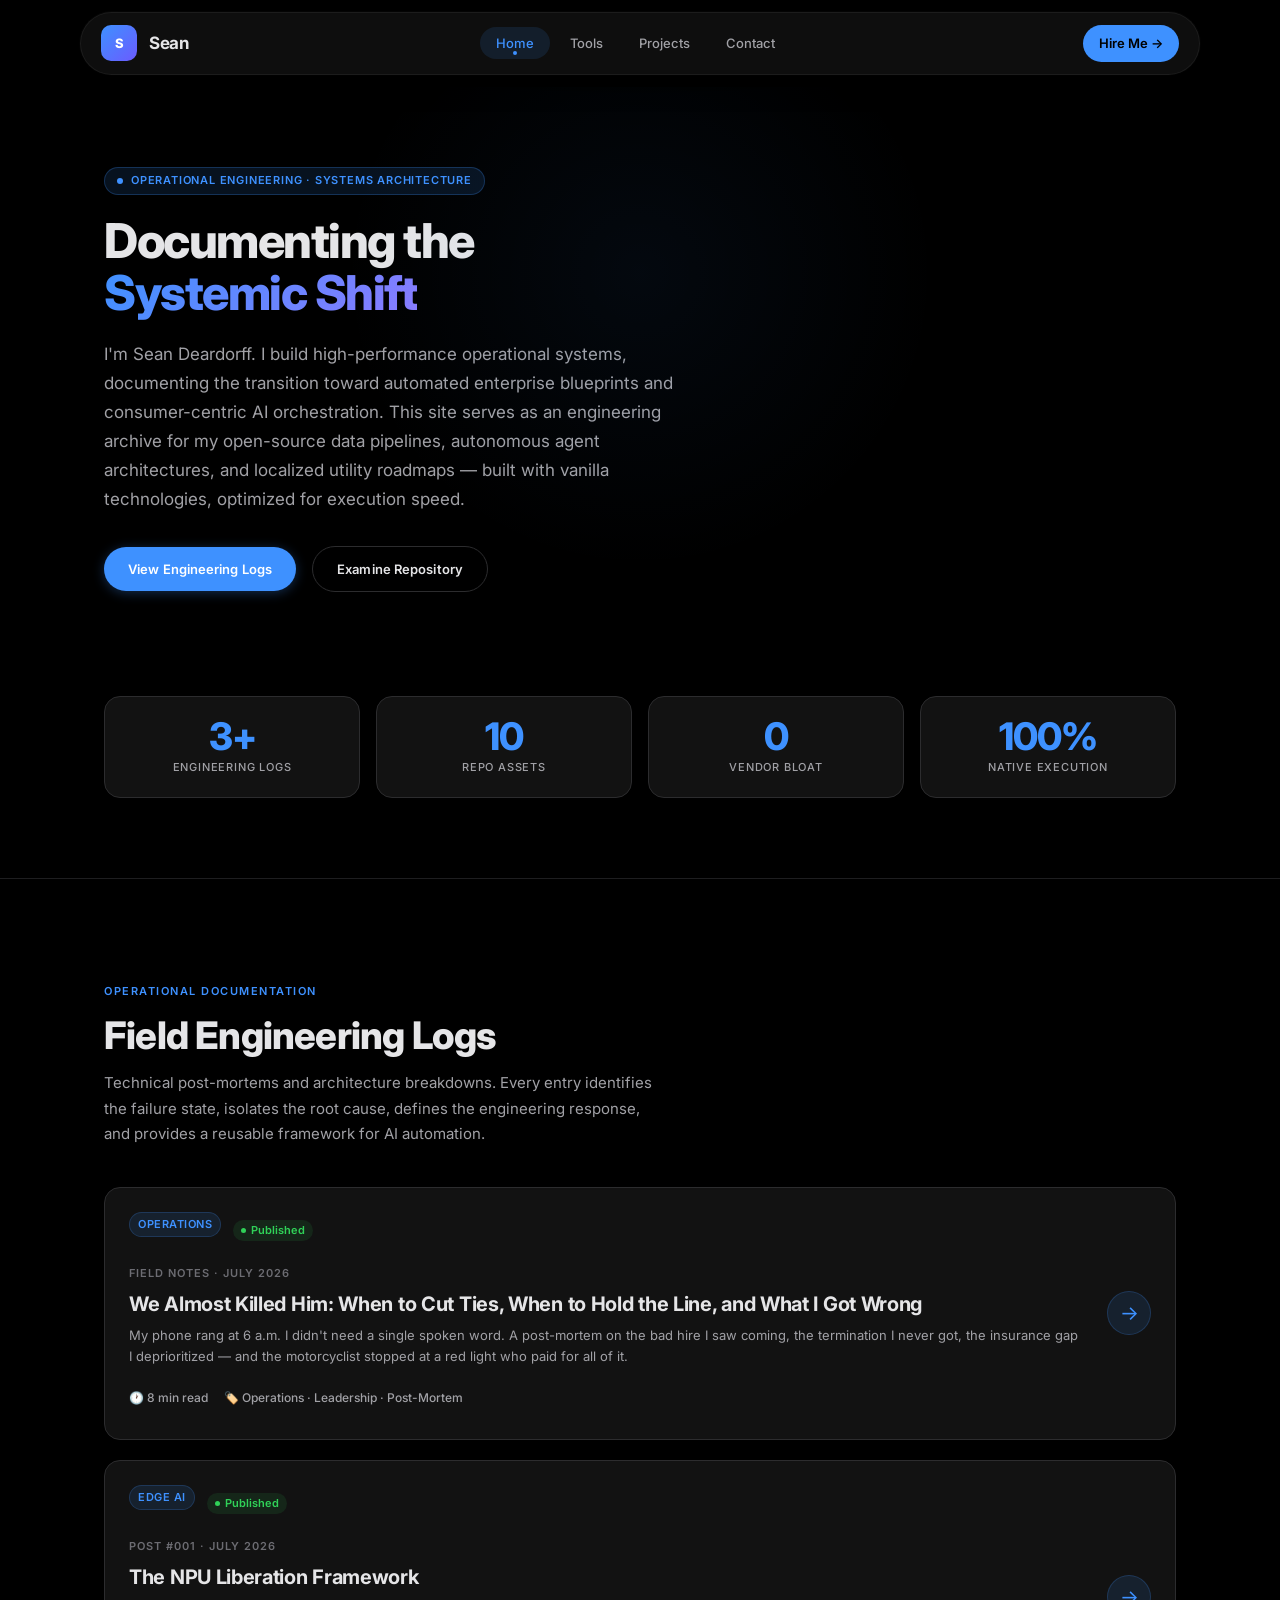
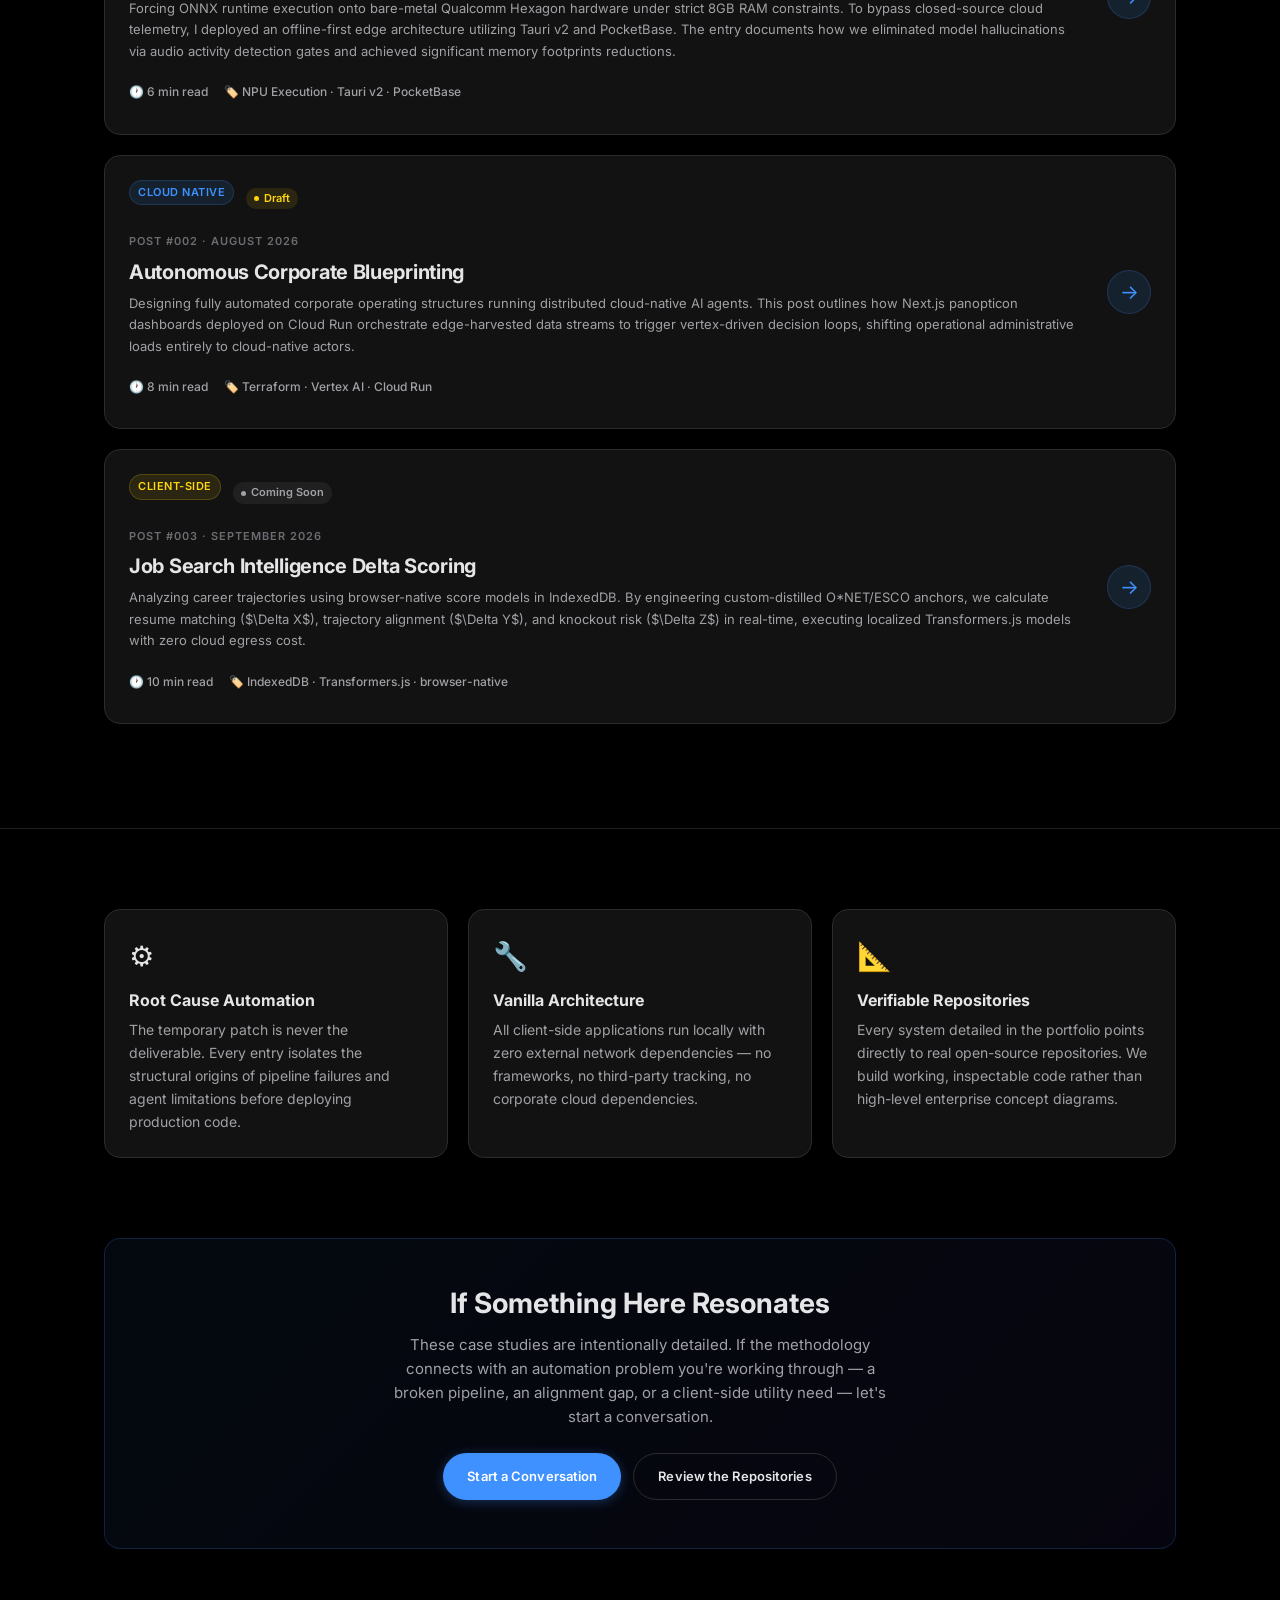
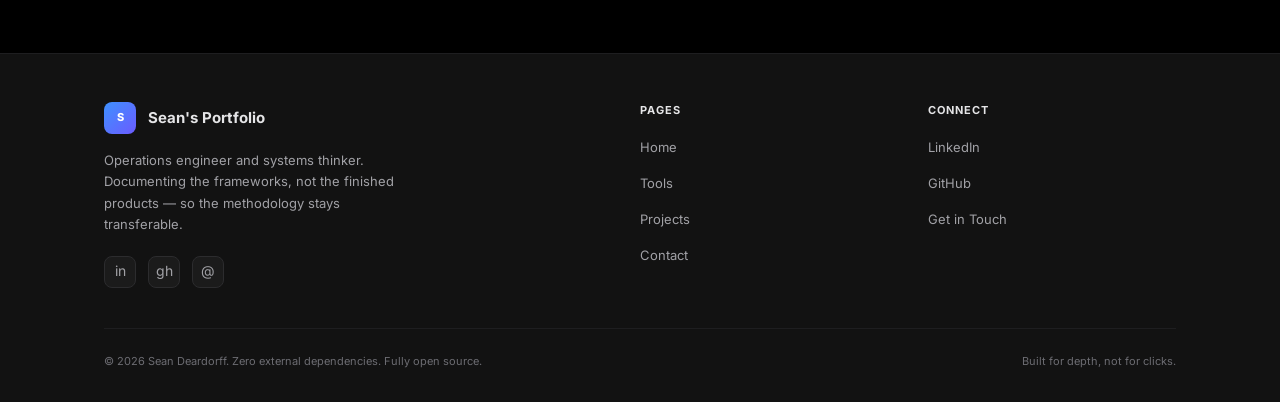
==== commit d0a58fd2: "feat: publish first blog post "We Almost Killed Him" - Create posts/we-almost-killed-him.html with f" ====
--- a/index.html
+++ b/index.html
@@ -116,6 +116,32 @@
 
       <div class="blog-feed" id="blog-posts-list">
 
+        <!-- POST: WE ALMOST KILLED HIM -->
+        <article class="blog-card reveal"
+                 data-post-id="wakh"
+                 data-post-title="We Almost Killed Him"
+                 data-post-url="posts/we-almost-killed-him.html"
+                 role="article"
+                 tabindex="0"
+                 aria-label="Read: We Almost Killed Him">
+          <div class="blog-card__content">
+            <div style="display:flex;align-items:center;gap:12px;margin-bottom:8px;">
+              <span class="card__tag">Operations</span>
+              <span class="badge badge--live">Published</span>
+            </div>
+            <div class="blog-card__number">Field Notes · July 2026</div>
+            <h3 class="blog-card__title">We Almost Killed Him: When to Cut Ties, When to Hold the Line, and What I Got Wrong</h3>
+            <p class="blog-card__excerpt">
+              My phone rang at 6 a.m. I didn't need a single spoken word. A post-mortem on the bad hire I saw coming, the termination I never got, the insurance gap I deprioritized — and the motorcyclist stopped at a red light who paid for all of it.
+            </p>
+            <div class="blog-card__footer">
+              <span class="card__date" style="font-size:12px;">🕐 8 min read</span>
+              <span class="card__date" style="font-size:12px;">🏷️ Operations · Leadership · Post-Mortem</span>
+            </div>
+          </div>
+          <div class="blog-card__arrow" aria-hidden="true">→</div>
+        </article>
+
         <!-- POST 1 -->
         <article class="blog-card reveal"
                  data-post-id="1"
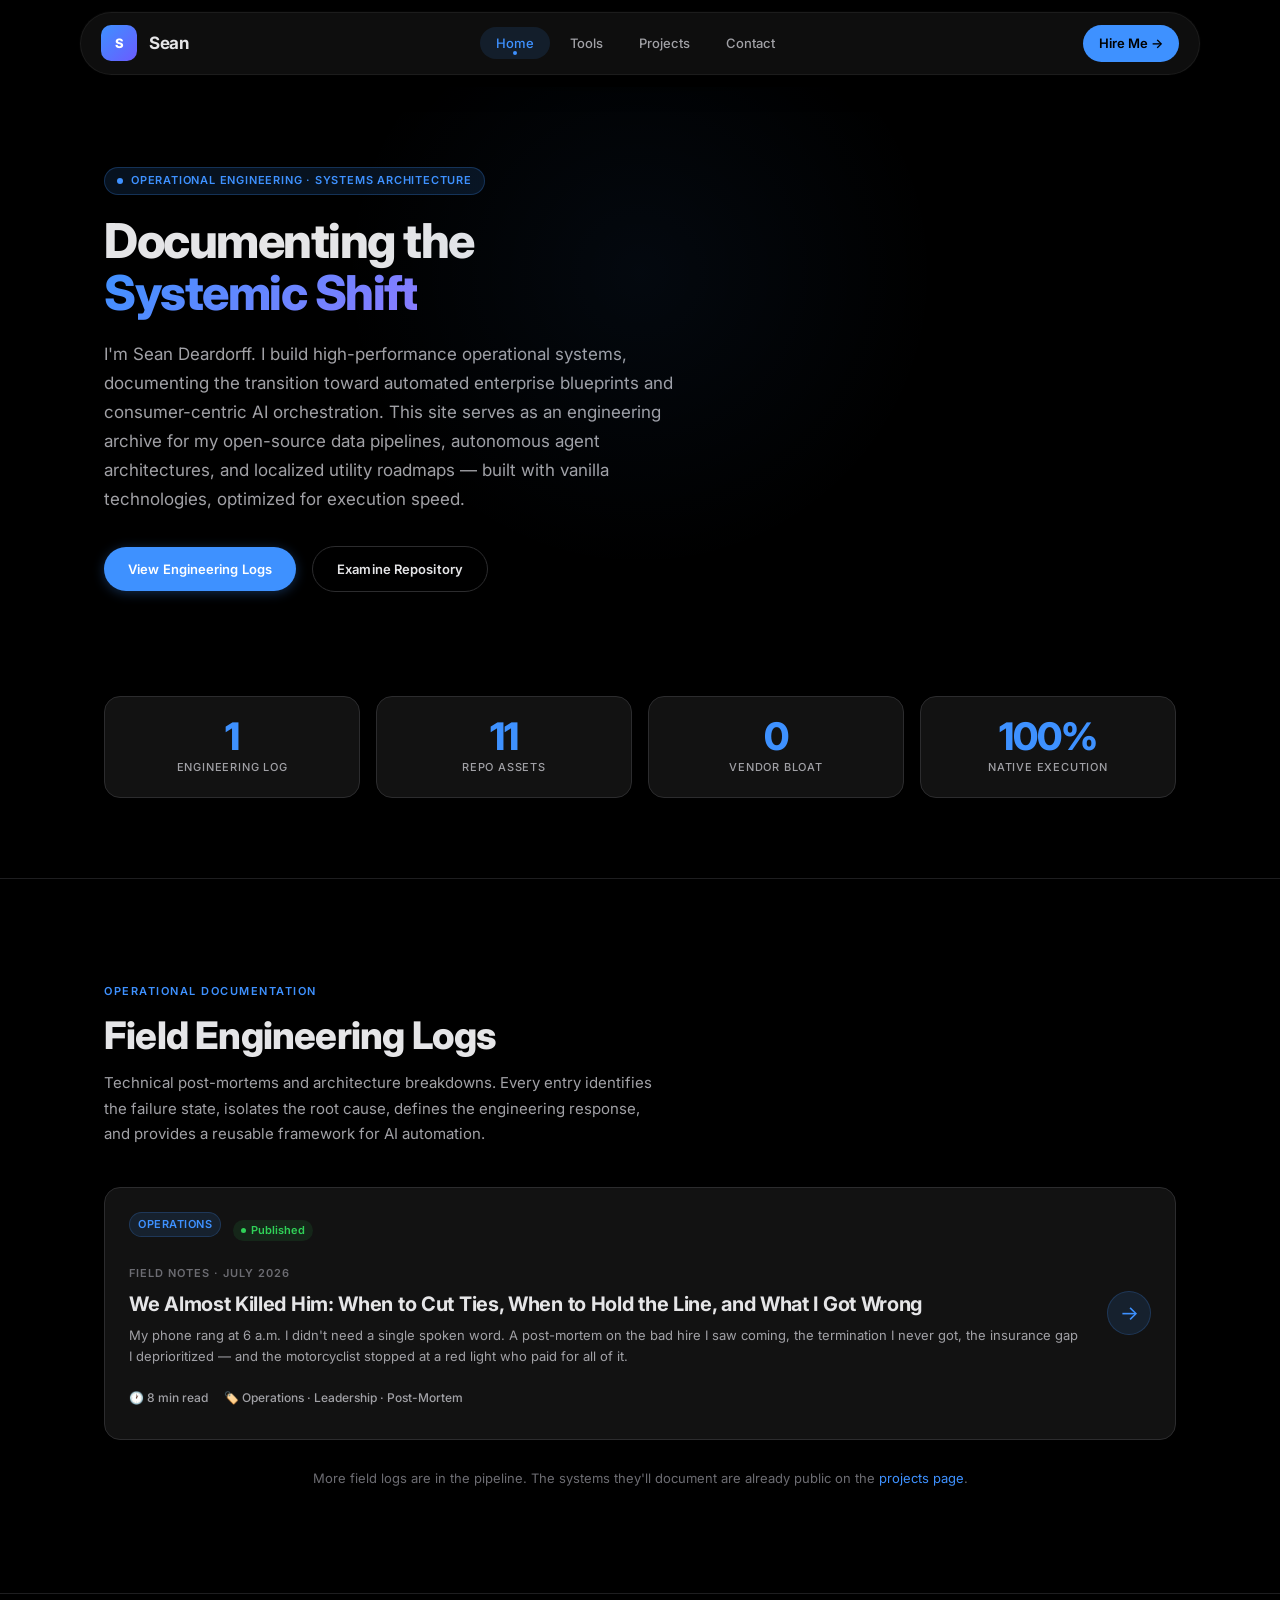
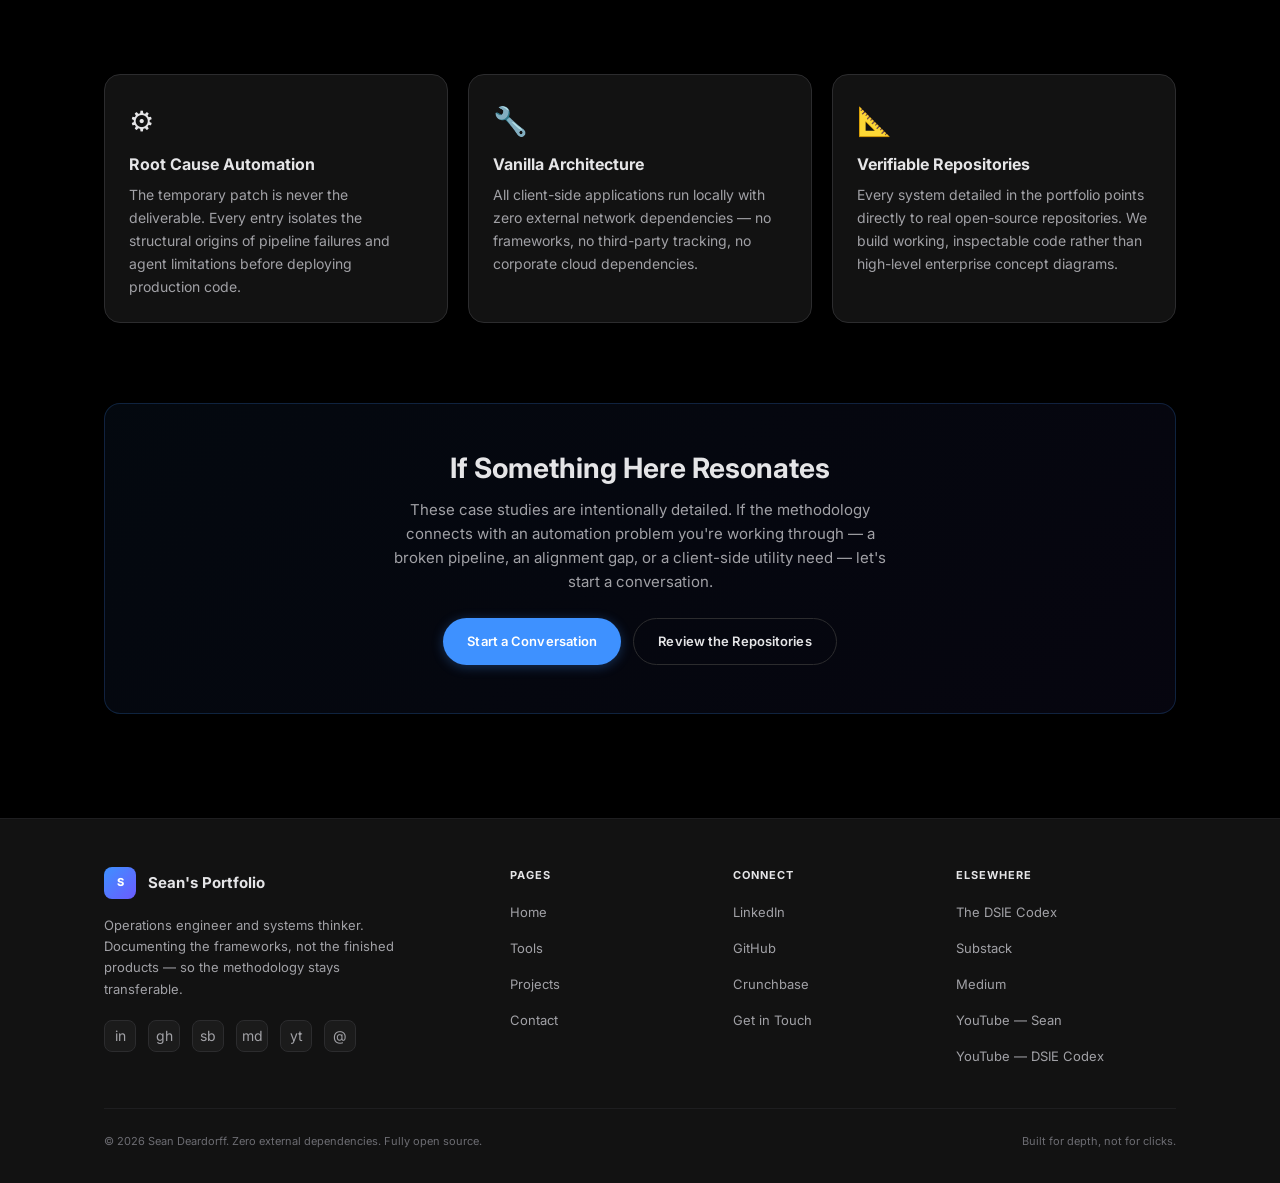
==== commit 224751a6: "refactor: clean up front page, expand footer links, fix tools.html bug - Remove 3 placeholder blog c" ====
--- a/index.html
+++ b/index.html
@@ -8,6 +8,8 @@
   <meta property="og:title" content="Sean Deardorff | Operations Engineering & AI Workflow Systems" />
   <meta property="og:description" content="Case studies in operational problem-solving, data integrity engineering, and lean revenue architecture. Structured as a deep-dive extension of LinkedIn thought leadership." />
   <meta property="og:type" content="website" />
+  <meta property="og:url" content="https://whatisaislop.com/" />
+  <link rel="canonical" href="https://whatisaislop.com/" />
   <title>Sean Deardorff | Operations Engineering &amp; AI Workflow Systems</title>
   <link rel="stylesheet" href="style.css" />
   <link rel="preconnect" href="https://fonts.googleapis.com" />
@@ -82,11 +84,11 @@
     <div class="container">
       <div class="stats-grid reveal">
         <div class="stat-card">
-          <div class="stat-card__value" data-count="3" data-suffix="+" aria-label="3 documented case studies in production">3+</div>
-          <div class="stat-card__label">Engineering Logs</div>
-        </div>
-        <div class="stat-card">
-          <div class="stat-card__value" data-count="10" data-suffix="" aria-label="10 open-source repositories in active service">10</div>
+          <div class="stat-card__value" data-count="1" data-suffix="" aria-label="1 published engineering log">1</div>
+          <div class="stat-card__label">Engineering Log</div>
+        </div>
+        <div class="stat-card">
+          <div class="stat-card__value" data-count="11" data-suffix="" aria-label="11 open-source repositories in active service">11</div>
           <div class="stat-card__label">Repo Assets</div>
         </div>
         <div class="stat-card">
@@ -142,82 +144,12 @@
           <div class="blog-card__arrow" aria-hidden="true">→</div>
         </article>
 
-        <!-- POST 1 -->
-        <article class="blog-card reveal"
-                 data-post-id="1"
-                 data-post-title="The NPU Liberation Framework"
-                 role="article"
-                 tabindex="0"
-                 aria-label="Read: The NPU Liberation Framework">
-          <div class="blog-card__content">
-            <div style="display:flex;align-items:center;gap:12px;margin-bottom:8px;">
-              <span class="card__tag">Edge AI</span>
-              <span class="badge badge--live">Published</span>
-            </div>
-            <div class="blog-card__number">Post #001 · July 2026</div>
-            <h3 class="blog-card__title">The NPU Liberation Framework</h3>
-            <p class="blog-card__excerpt">
-              Forcing ONNX runtime execution onto bare-metal Qualcomm Hexagon hardware under strict 8GB RAM constraints. To bypass closed-source cloud telemetry, I deployed an offline-first edge architecture utilizing Tauri v2 and PocketBase. The entry documents how we eliminated model hallucinations via audio activity detection gates and achieved significant memory footprints reductions.
-            </p>
-            <div class="blog-card__footer">
-              <span class="card__date" style="font-size:12px;">🕐 6 min read</span>
-              <span class="card__date" style="font-size:12px;">🏷️ NPU Execution · Tauri v2 · PocketBase</span>
-            </div>
-          </div>
-          <div class="blog-card__arrow" aria-hidden="true">→</div>
-        </article>
-
-        <!-- POST 2 -->
-        <article class="blog-card reveal reveal-delay-1"
-                 data-post-id="2"
-                 data-post-title="Autonomous Corporate Blueprinting"
-                 role="article"
-                 tabindex="0"
-                 aria-label="Read: Autonomous Corporate Blueprinting">
-          <div class="blog-card__content">
-            <div style="display:flex;align-items:center;gap:12px;margin-bottom:8px;">
-              <span class="card__tag">Cloud Native</span>
-              <span class="badge badge--draft">Draft</span>
-            </div>
-            <div class="blog-card__number">Post #002 · August 2026</div>
-            <h3 class="blog-card__title">Autonomous Corporate Blueprinting</h3>
-            <p class="blog-card__excerpt">
-              Designing fully automated corporate operating structures running distributed cloud-native AI agents. This post outlines how Next.js panopticon dashboards deployed on Cloud Run orchestrate edge-harvested data streams to trigger vertex-driven decision loops, shifting operational administrative loads entirely to cloud-native actors.
-            </p>
-            <div class="blog-card__footer">
-              <span class="card__date" style="font-size:12px;">🕐 8 min read</span>
-              <span class="card__date" style="font-size:12px;">🏷️ Terraform · Vertex AI · Cloud Run</span>
-            </div>
-          </div>
-          <div class="blog-card__arrow" aria-hidden="true">→</div>
-        </article>
-
-        <!-- POST 3 -->
-        <article class="blog-card reveal reveal-delay-2"
-                 data-post-id="3"
-                 data-post-title="Job Search Intelligence Delta Scoring"
-                 role="article"
-                 tabindex="0"
-                 aria-label="Read: Job Search Intelligence Delta Scoring">
-          <div class="blog-card__content">
-            <div style="display:flex;align-items:center;gap:12px;margin-bottom:8px;">
-              <span class="card__tag card__tag--warning">Client-Side</span>
-              <span class="badge badge--coming">Coming Soon</span>
-            </div>
-            <div class="blog-card__number">Post #003 · September 2026</div>
-            <h3 class="blog-card__title">Job Search Intelligence Delta Scoring</h3>
-            <p class="blog-card__excerpt">
-              Analyzing career trajectories using browser-native score models in IndexedDB. By engineering custom-distilled O*NET/ESCO anchors, we calculate resume matching ($\Delta X$), trajectory alignment ($\Delta Y$), and knockout risk ($\Delta Z$) in real-time, executing localized Transformers.js models with zero cloud egress cost.
-            </p>
-            <div class="blog-card__footer">
-              <span class="card__date" style="font-size:12px;">🕐 10 min read</span>
-              <span class="card__date" style="font-size:12px;">🏷️ IndexedDB · Transformers.js · browser-native</span>
-            </div>
-          </div>
-          <div class="blog-card__arrow" aria-hidden="true">→</div>
-        </article>
-
       </div><!-- /blog-feed -->
+
+      <p class="reveal" style="margin-top:28px;font-size:13px;color:var(--color-text-tertiary);text-align:center;">
+        More field logs are in the pipeline. The systems they'll document are already public on the
+        <a href="projects.html" style="color:var(--color-accent);text-decoration:none;">projects page</a>.
+      </p>
     </div>
   </section>
 
@@ -283,8 +215,11 @@
           Operations engineer and systems thinker. Documenting the frameworks, not the finished products — so the methodology stays transferable.
         </p>
         <div class="footer__socials" style="margin-top:20px;">
-          <a href="https://www.linkedin.com/in/sean-deardorff/" class="footer__social-link" aria-label="LinkedIn" target="_blank" rel="noopener noreferrer">in</a>
-          <a href="https://github.com/metakong" class="footer__social-link" aria-label="GitHub" target="_blank" rel="noopener noreferrer">gh</a>
+          <a href="https://www.linkedin.com/in/sean-deardorff/" class="footer__social-link" aria-label="LinkedIn" target="_blank" rel="me noopener noreferrer">in</a>
+          <a href="https://github.com/metakong" class="footer__social-link" aria-label="GitHub" target="_blank" rel="me noopener noreferrer">gh</a>
+          <a href="https://substack.com/@the1seandeardorff" class="footer__social-link" aria-label="Substack" target="_blank" rel="me noopener noreferrer">sb</a>
+          <a href="https://medium.com/@deardorff.sean" class="footer__social-link" aria-label="Medium" target="_blank" rel="me noopener noreferrer">md</a>
+          <a href="https://www.youtube.com/@the1seandeardorff" class="footer__social-link" aria-label="YouTube" target="_blank" rel="me noopener noreferrer">yt</a>
           <a href="mailto:contact@whatisaislop.com" class="footer__social-link" aria-label="Email">@</a>
         </div>
       </div>
@@ -300,9 +235,20 @@
       <div>
         <p class="footer__col-title">Connect</p>
         <ul class="footer__links" role="list">
-          <li><a href="https://www.linkedin.com/in/sean-deardorff/" class="footer__link" target="_blank" rel="noopener noreferrer">LinkedIn</a></li>
-          <li><a href="https://github.com/metakong" class="footer__link" target="_blank" rel="noopener noreferrer">GitHub</a></li>
+          <li><a href="https://www.linkedin.com/in/sean-deardorff/" class="footer__link" target="_blank" rel="me noopener noreferrer">LinkedIn</a></li>
+          <li><a href="https://github.com/metakong" class="footer__link" target="_blank" rel="me noopener noreferrer">GitHub</a></li>
+          <li><a href="https://www.crunchbase.com/person/sean-deardorff" class="footer__link" target="_blank" rel="me noopener noreferrer">Crunchbase</a></li>
           <li><a href="contact.html" class="footer__link">Get in Touch</a></li>
+        </ul>
+      </div>
+      <div>
+        <p class="footer__col-title">Elsewhere</p>
+        <ul class="footer__links" role="list">
+          <li><a href="https://thedsiecodex.com/" class="footer__link" target="_blank" rel="noopener noreferrer">The DSIE Codex</a></li>
+          <li><a href="https://substack.com/@the1seandeardorff" class="footer__link" target="_blank" rel="me noopener noreferrer">Substack</a></li>
+          <li><a href="https://medium.com/@deardorff.sean" class="footer__link" target="_blank" rel="me noopener noreferrer">Medium</a></li>
+          <li><a href="https://www.youtube.com/@the1seandeardorff" class="footer__link" target="_blank" rel="me noopener noreferrer">YouTube — Sean</a></li>
+          <li><a href="https://www.youtube.com/@TheDSIECodex" class="footer__link" target="_blank" rel="noopener noreferrer">YouTube — DSIE Codex</a></li>
         </ul>
       </div>
     </div>
--- a/style.css
+++ b/style.css
@@ -1087,7 +1087,7 @@
 
 .footer__grid {
   display: grid;
-  grid-template-columns: 2fr 1fr 1fr;
+  grid-template-columns: 2fr 1fr 1fr 1.2fr;
   gap: var(--space-10);
   margin-bottom: var(--space-10);
 }
@@ -1307,7 +1307,7 @@
   }
 
   .footer__grid {
-    grid-template-columns: 1fr;
+    grid-template-columns: 1fr 1fr;
     gap: var(--space-8);
   }
 
@@ -1363,6 +1363,10 @@
     flex-direction: column;
     align-items: flex-start;
   }
+
+  .footer__grid {
+    grid-template-columns: 1fr;
+  }
 }
 
 /* ── 24. FOCUS / ACCESSIBILITY ── */
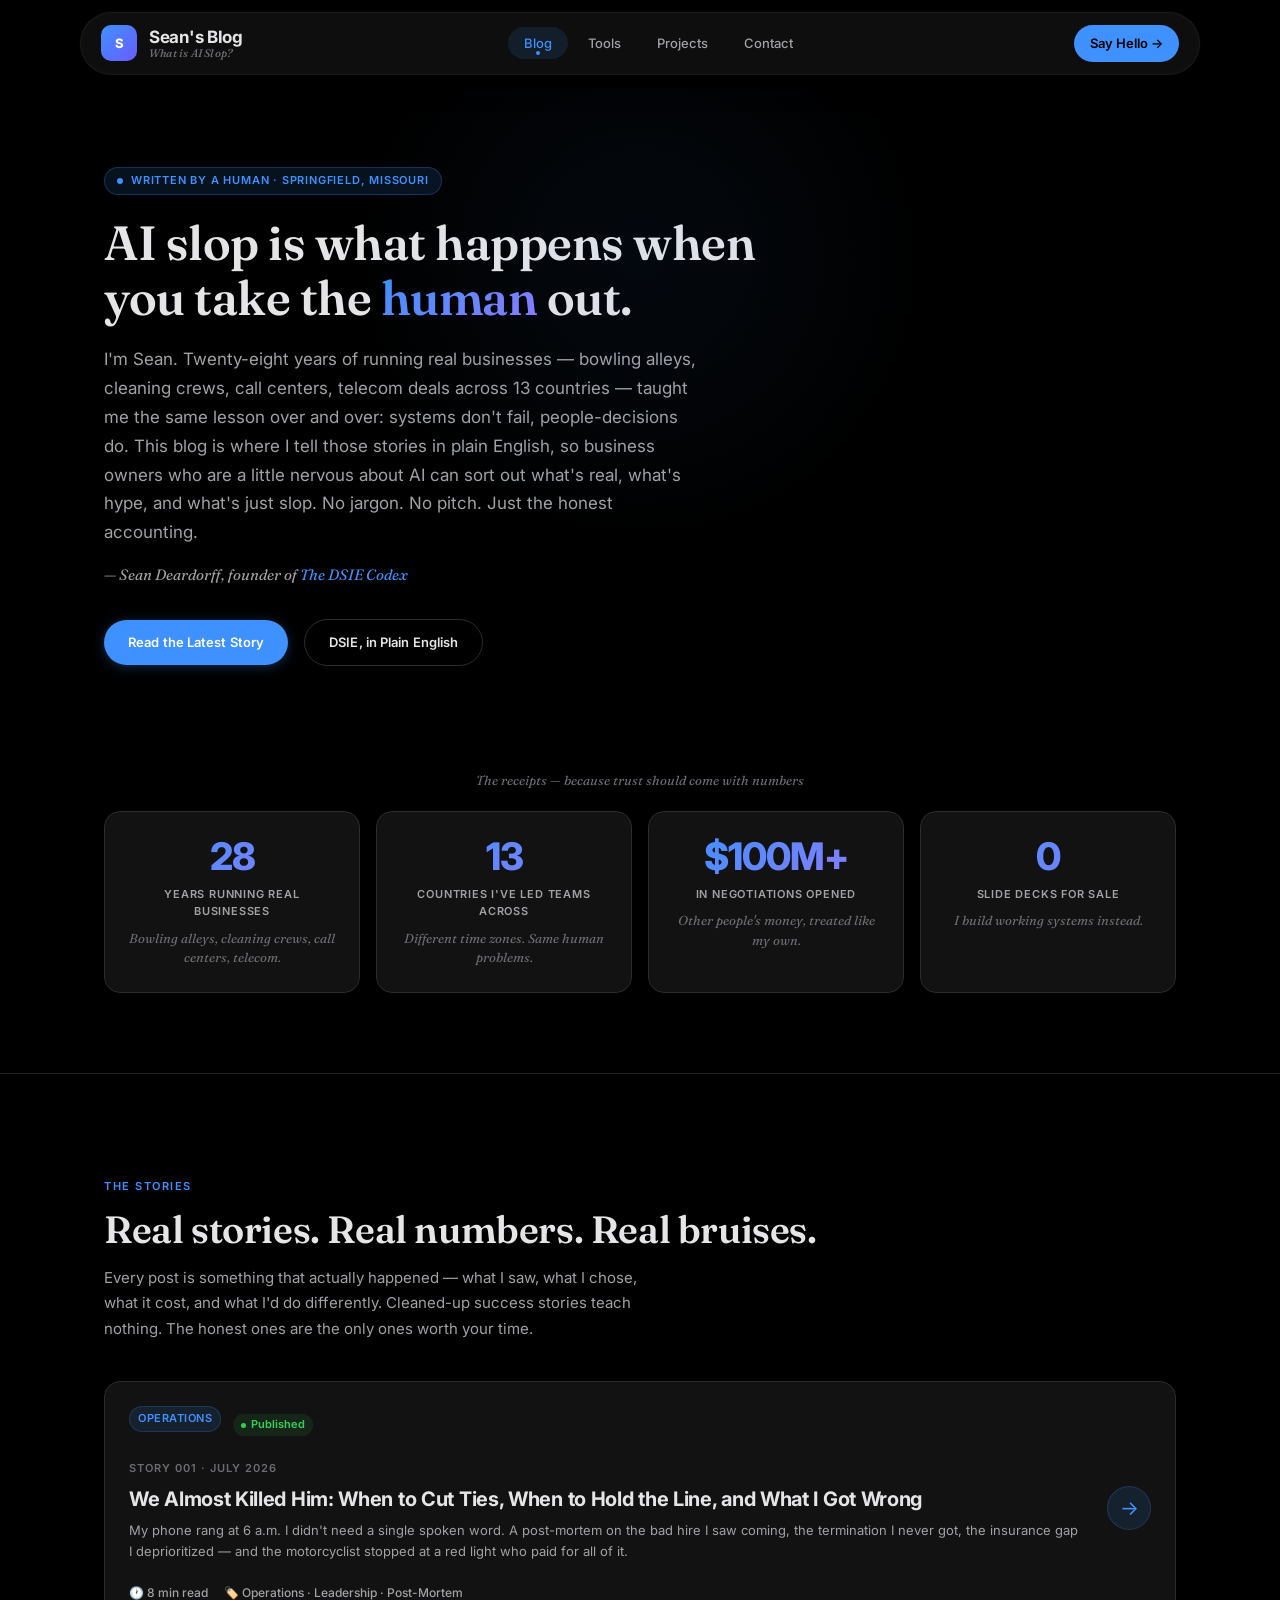
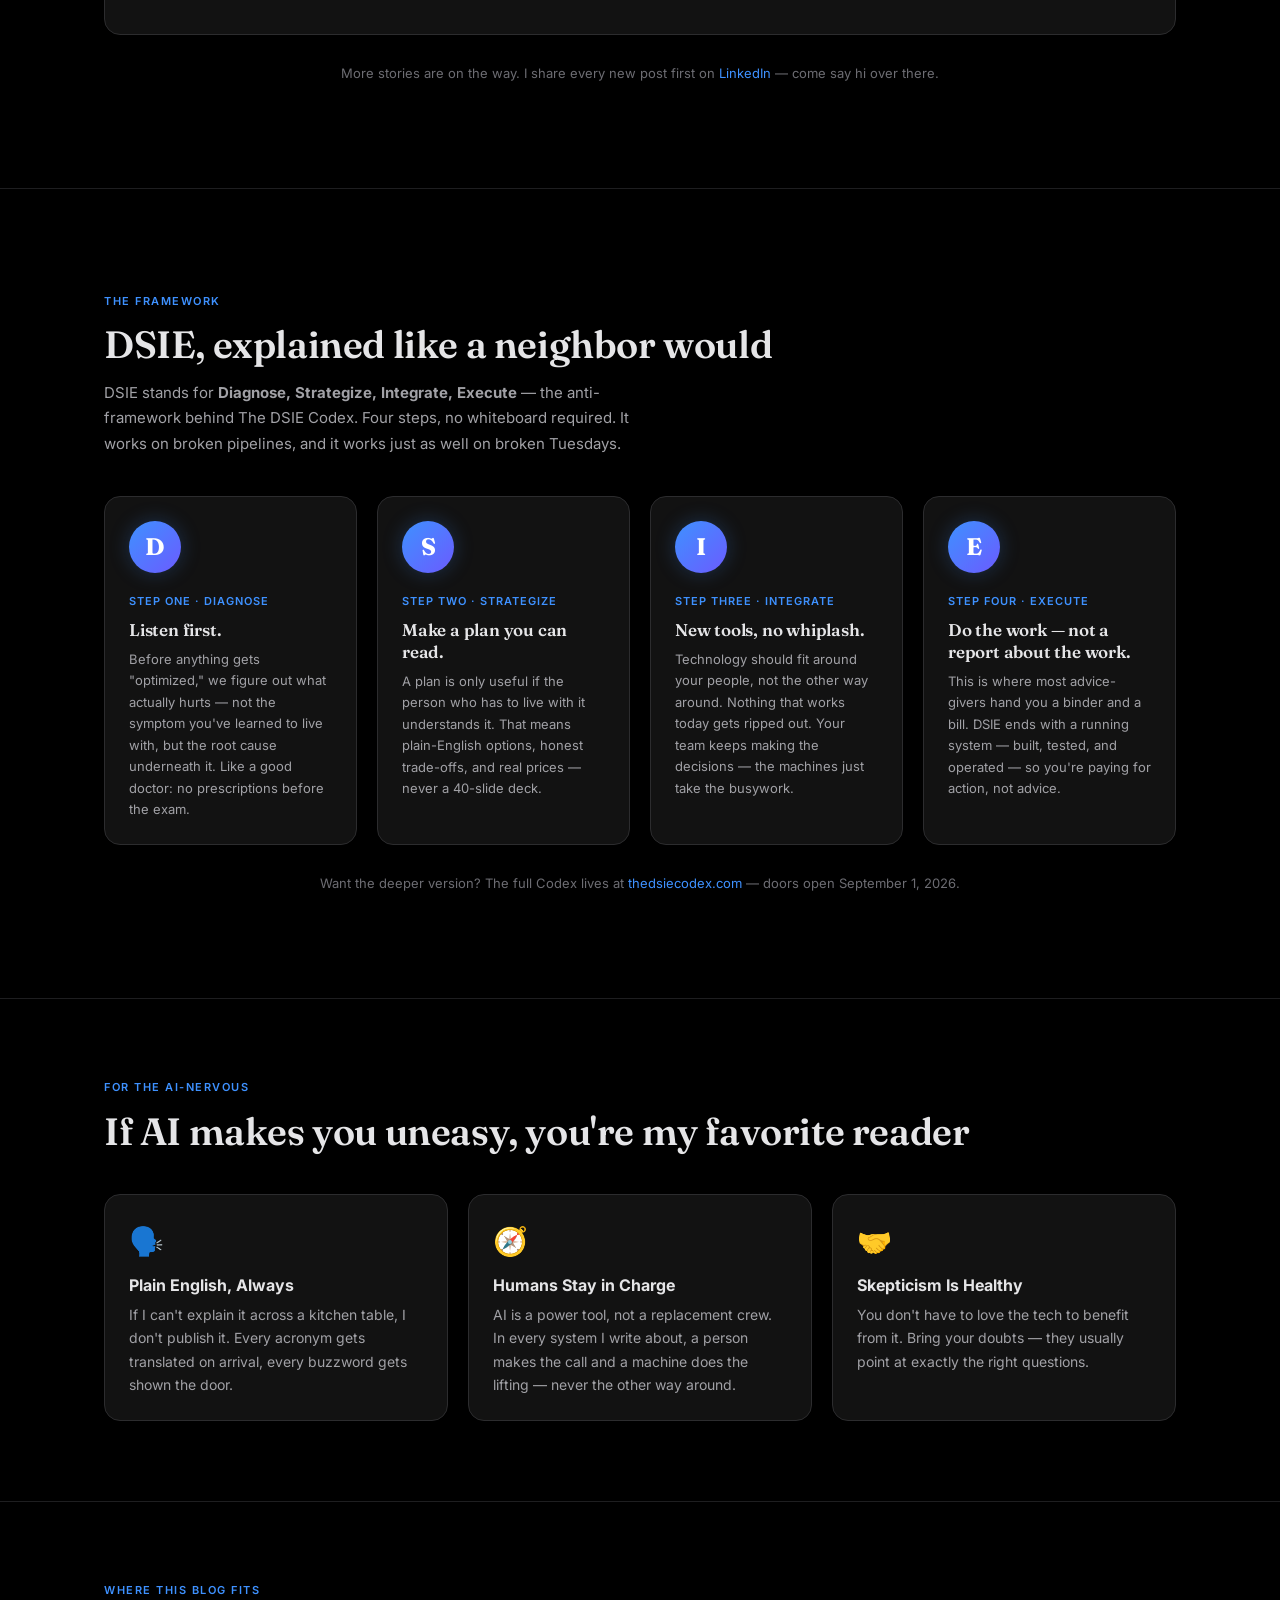
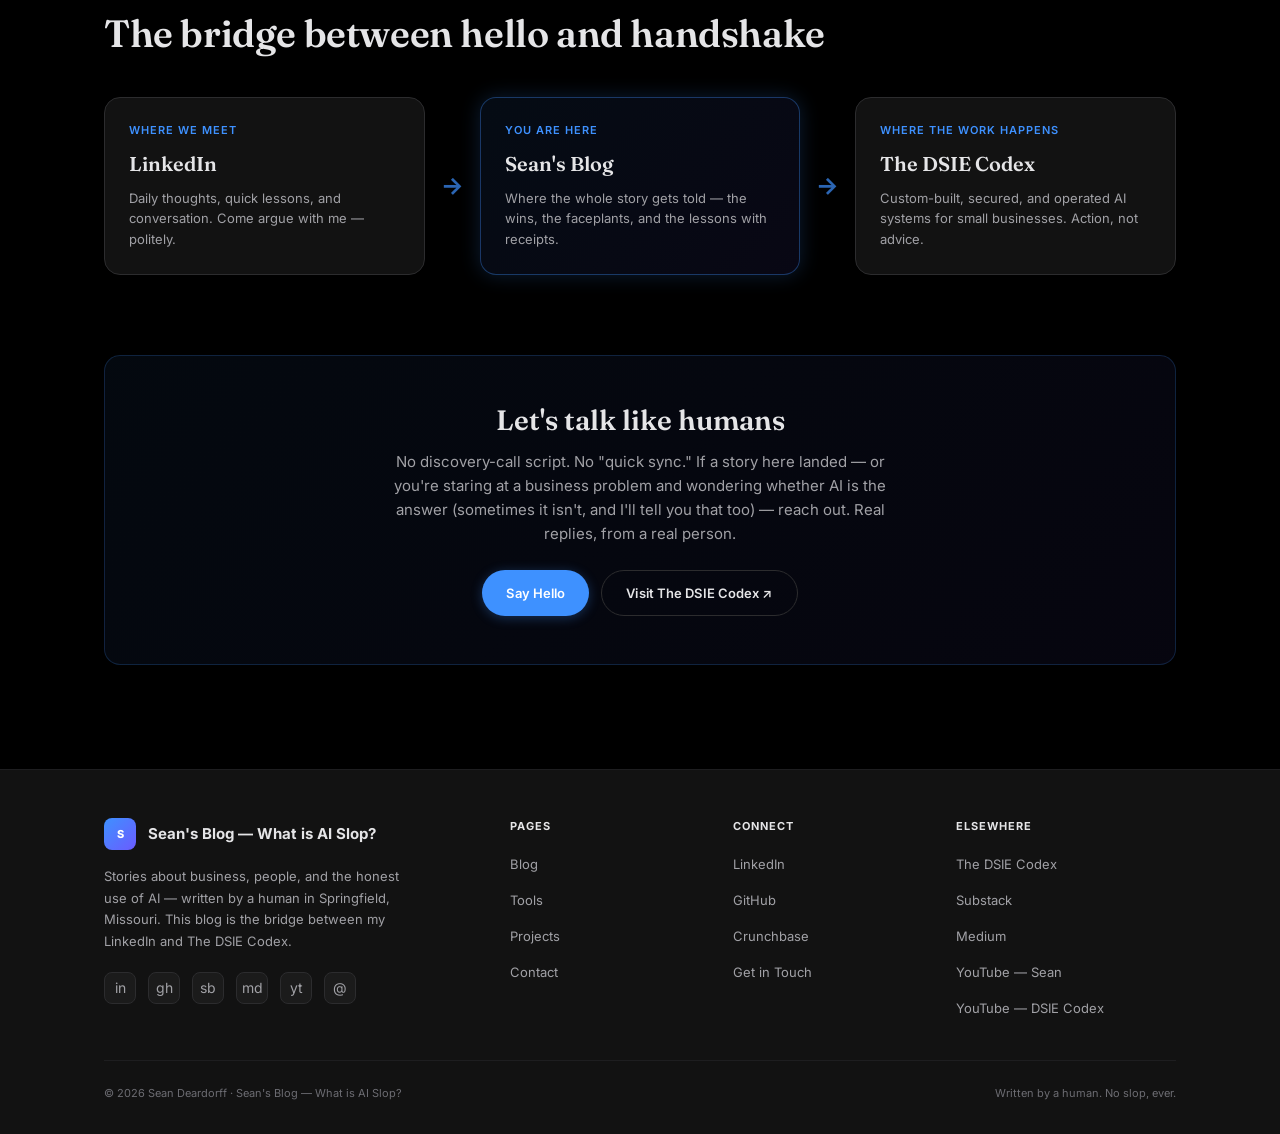
==== commit 075203f9: "redesign: humanize blog around DSIE framework and 'What is AI Slop?' identity - Rebrand header/foote" ====
--- a/index.html
+++ b/index.html
@@ -3,14 +3,14 @@
 <head>
   <meta charset="UTF-8" />
   <meta name="viewport" content="width=device-width, initial-scale=1.0" />
-  <meta name="description" content="Sean Deardorff — operations engineer, systems thinker, and technical writer. This site documents real-world workflow breakdowns, data pipeline fixes, and revenue architecture — structured for depth, not a sales pitch." />
+  <meta name="description" content="AI slop is what happens when you take the human out. Sean Deardorff tells real business stories in plain English — and explains the DSIE framework (Diagnose, Strategize, Integrate, Execute) for people who are a little nervous about AI, tech, or sales." />
   <meta name="theme-color" content="#000000" />
-  <meta property="og:title" content="Sean Deardorff | Operations Engineering & AI Workflow Systems" />
-  <meta property="og:description" content="Case studies in operational problem-solving, data integrity engineering, and lean revenue architecture. Structured as a deep-dive extension of LinkedIn thought leadership." />
+  <meta property="og:title" content="Sean's Blog — What is AI Slop?" />
+  <meta property="og:description" content="Real business stories, told by a human. Plain-English lessons on people, operations, and the honest use of AI — the bridge between Sean Deardorff's LinkedIn and The DSIE Codex." />
   <meta property="og:type" content="website" />
   <meta property="og:url" content="https://whatisaislop.com/" />
   <link rel="canonical" href="https://whatisaislop.com/" />
-  <title>Sean Deardorff | Operations Engineering &amp; AI Workflow Systems</title>
+  <title>Sean's Blog — What is AI Slop? | Sean Deardorff</title>
   <link rel="stylesheet" href="style.css" />
   <link rel="preconnect" href="https://fonts.googleapis.com" />
   <link rel="preconnect" href="https://fonts.gstatic.com" crossorigin />
@@ -24,19 +24,22 @@
 <header role="banner">
   <nav class="nav" aria-label="Main navigation">
     <div class="nav__pill">
-      <a href="index.html" class="nav__brand" aria-label="Sean's portfolio home">
+      <a href="index.html" class="nav__brand" aria-label="Sean's Blog — What is AI Slop? Home">
         <div class="nav__logo" aria-hidden="true">S</div>
-        <span class="nav__brand-text">Sean</span>
+        <span class="nav__brand-text">
+          Sean's Blog
+          <span class="nav__brand-tag">What is AI Slop?</span>
+        </span>
       </a>
 
       <ul class="nav__links" role="list">
-        <li><a href="index.html" class="nav__link" id="nav-home">Home</a></li>
+        <li><a href="index.html" class="nav__link" id="nav-home">Blog</a></li>
         <li><a href="tools.html" class="nav__link" id="nav-tools">Tools</a></li>
         <li><a href="projects.html" class="nav__link" id="nav-projects">Projects</a></li>
         <li><a href="contact.html" class="nav__link" id="nav-contact">Contact</a></li>
       </ul>
 
-      <a href="contact.html" class="nav__cta" id="nav-hire-btn">Hire Me →</a>
+      <a href="contact.html" class="nav__cta" id="nav-hire-btn">Say Hello →</a>
 
       <button class="nav__hamburger" id="nav-hamburger" aria-label="Open navigation menu" aria-expanded="false" aria-controls="nav-mobile">
         <span></span><span></span><span></span>
@@ -48,56 +51,67 @@
 <!-- MOBILE NAV DRAWER -->
 <div class="nav__mobile" id="nav-mobile" role="dialog" aria-label="Mobile navigation" aria-modal="true">
   <button class="nav__mobile-close" id="nav-mobile-close" aria-label="Close navigation">✕</button>
-  <a href="index.html" class="nav__mobile-link">Home</a>
+  <a href="index.html" class="nav__mobile-link">Blog</a>
   <a href="tools.html" class="nav__mobile-link">Tools</a>
   <a href="projects.html" class="nav__mobile-link">Projects</a>
   <a href="contact.html" class="nav__mobile-link">Contact</a>
-  <a href="contact.html" class="btn btn--primary" style="margin-top:16px;">Hire Me →</a>
+  <a href="contact.html" class="btn btn--primary" style="margin-top:16px;">Say Hello →</a>
 </div>
 
 <!-- ── HERO SECTION ── -->
 <main id="main-content">
   <section class="hero" aria-labelledby="hero-heading">
     <div class="container">
-      <div class="hero__eyebrow" aria-label="Operations engineer and technical writer">
-        Operational Engineering · Systems Architecture
+      <div class="hero__eyebrow" aria-label="Written by a human in Springfield, Missouri">
+        Written by a human · Springfield, Missouri
       </div>
 
       <h1 class="hero__heading" id="hero-heading">
-        Documenting the<br />
-        <span class="accent">Systemic Shift</span>
+        AI slop is what happens when<br />
+        you take the <span class="accent">human</span> out.
       </h1>
 
       <p class="hero__sub">
-        I'm Sean Deardorff. I build high-performance operational systems, documenting the transition toward automated enterprise blueprints and consumer-centric AI orchestration. This site serves as an engineering archive for my open-source data pipelines, autonomous agent architectures, and localized utility roadmaps — built with vanilla technologies, optimized for execution speed.
+        I'm Sean. Twenty-eight years of running real businesses — bowling alleys, cleaning crews,
+        call centers, telecom deals across 13 countries — taught me the same lesson over and over:
+        systems don't fail, people-decisions do. This blog is where I tell those stories in plain
+        English, so business owners who are a little nervous about AI can sort out what's real,
+        what's hype, and what's just slop. No jargon. No pitch. Just the honest accounting.
       </p>
 
+      <p class="hero__signature">— Sean Deardorff, founder of <a href="https://thedsiecodex.com/" target="_blank" rel="noopener noreferrer">The DSIE Codex</a></p>
+
       <div class="hero__actions">
-        <a href="#blog-feed" class="btn btn--primary">View Engineering Logs</a>
-        <a href="projects.html" class="btn btn--secondary">Examine Repository</a>
-      </div>
-    </div>
-  </section>
-
-  <!-- ── STATS BAR ── -->
-  <section class="section--sm" aria-label="Key statistics">
-    <div class="container">
+        <a href="#blog-feed" class="btn btn--primary">Read the Latest Story</a>
+        <a href="#dsie" class="btn btn--secondary">DSIE, in Plain English</a>
+      </div>
+    </div>
+  </section>
+
+  <!-- ── PROOF COUNTERS ── -->
+  <section class="section--sm" aria-label="Career numbers Sean can back up">
+    <div class="container">
+      <p class="stats-kicker reveal">The receipts — because trust should come with numbers</p>
       <div class="stats-grid reveal">
         <div class="stat-card">
-          <div class="stat-card__value" data-count="1" data-suffix="" aria-label="1 published engineering log">1</div>
-          <div class="stat-card__label">Engineering Log</div>
+          <div class="stat-card__value" data-count="28" data-suffix="" aria-label="28 years running real businesses">28</div>
+          <div class="stat-card__label">Years Running Real Businesses</div>
+          <div class="stat-card__caption">Bowling alleys, cleaning crews, call centers, telecom.</div>
         </div>
         <div class="stat-card">
-          <div class="stat-card__value" data-count="11" data-suffix="" aria-label="11 open-source repositories in active service">11</div>
-          <div class="stat-card__label">Repo Assets</div>
+          <div class="stat-card__value" data-count="13" data-suffix="" aria-label="13 countries where Sean led teams">13</div>
+          <div class="stat-card__label">Countries I've Led Teams Across</div>
+          <div class="stat-card__caption">Different time zones. Same human problems.</div>
         </div>
         <div class="stat-card">
-          <div class="stat-card__value" data-count="0" data-suffix="" aria-label="Zero external JS framework dependencies">0</div>
-          <div class="stat-card__label">Vendor Bloat</div>
+          <div class="stat-card__value" data-count="100" data-prefix="$" data-suffix="M+" aria-label="Over 100 million dollars in negotiations opened">$100M+</div>
+          <div class="stat-card__label">In Negotiations Opened</div>
+          <div class="stat-card__caption">Other people's money, treated like my own.</div>
         </div>
         <div class="stat-card">
-          <div class="stat-card__value" data-count="100" data-suffix="%" aria-label="100% browser-native tool execution">100%</div>
-          <div class="stat-card__label">Native Execution</div>
+          <div class="stat-card__value" data-count="0" data-suffix="" aria-label="Zero slide decks for sale">0</div>
+          <div class="stat-card__label">Slide Decks for Sale</div>
+          <div class="stat-card__caption">I build working systems instead.</div>
         </div>
       </div>
     </div>
@@ -109,10 +123,12 @@
   <section class="section" id="blog-feed" aria-labelledby="blog-heading">
     <div class="container">
       <div class="section-header reveal">
-        <p class="section-header__eyebrow">Operational Documentation</p>
-        <h2 class="section-header__title" id="blog-heading">Field Engineering Logs</h2>
+        <p class="section-header__eyebrow">The Stories</p>
+        <h2 class="section-header__title" id="blog-heading">Real stories. Real numbers. Real bruises.</h2>
         <p class="section-header__desc">
-          Technical post-mortems and architecture breakdowns. Every entry identifies the failure state, isolates the root cause, defines the engineering response, and provides a reusable framework for AI automation.
+          Every post is something that actually happened — what I saw, what I chose, what it cost,
+          and what I'd do differently. Cleaned-up success stories teach nothing. The honest ones
+          are the only ones worth your time.
         </p>
       </div>
 
@@ -131,7 +147,7 @@
               <span class="card__tag">Operations</span>
               <span class="badge badge--live">Published</span>
             </div>
-            <div class="blog-card__number">Field Notes · July 2026</div>
+            <div class="blog-card__number">Story 001 · July 2026</div>
             <h3 class="blog-card__title">We Almost Killed Him: When to Cut Ties, When to Hold the Line, and What I Got Wrong</h3>
             <p class="blog-card__excerpt">
               My phone rang at 6 a.m. I didn't need a single spoken word. A post-mortem on the bad hire I saw coming, the termination I never got, the insurance gap I deprioritized — and the motorcyclist stopped at a red light who paid for all of it.
@@ -147,39 +163,142 @@
       </div><!-- /blog-feed -->
 
       <p class="reveal" style="margin-top:28px;font-size:13px;color:var(--color-text-tertiary);text-align:center;">
-        More field logs are in the pipeline. The systems they'll document are already public on the
-        <a href="projects.html" style="color:var(--color-accent);text-decoration:none;">projects page</a>.
+        More stories are on the way. I share every new post first on
+        <a href="https://www.linkedin.com/in/sean-deardorff/" target="_blank" rel="me noopener noreferrer" style="color:var(--color-accent);text-decoration:none;">LinkedIn</a>
+        — come say hi over there.
       </p>
     </div>
   </section>
 
   <hr class="divider" />
 
-  <!-- ── ABOUT / VALUE PROP STRIP ── -->
-  <section class="section--sm" aria-labelledby="about-heading">
-    <div class="container">
+  <!-- ── DSIE FRAMEWORK, PLAIN ENGLISH ── -->
+  <section class="section" id="dsie" aria-labelledby="dsie-heading">
+    <div class="container">
+      <div class="section-header reveal">
+        <p class="section-header__eyebrow">The Framework</p>
+        <h2 class="section-header__title" id="dsie-heading">DSIE, explained like a neighbor would</h2>
+        <p class="section-header__desc">
+          DSIE stands for <strong>Diagnose, Strategize, Integrate, Execute</strong> — the
+          anti-framework behind The DSIE Codex. Four steps, no whiteboard required. It works on
+          broken pipelines, and it works just as well on broken Tuesdays.
+        </p>
+      </div>
+
+      <div class="dsie-grid reveal">
+        <div class="dsie-step">
+          <div class="dsie-step__medallion" aria-hidden="true">D</div>
+          <p class="dsie-step__kicker">Step One · Diagnose</p>
+          <h3 class="dsie-step__title">Listen first.</h3>
+          <p class="dsie-step__desc">
+            Before anything gets "optimized," we figure out what actually hurts — not the symptom
+            you've learned to live with, but the root cause underneath it. Like a good doctor:
+            no prescriptions before the exam.
+          </p>
+        </div>
+        <div class="dsie-step">
+          <div class="dsie-step__medallion" aria-hidden="true">S</div>
+          <p class="dsie-step__kicker">Step Two · Strategize</p>
+          <h3 class="dsie-step__title">Make a plan you can read.</h3>
+          <p class="dsie-step__desc">
+            A plan is only useful if the person who has to live with it understands it. That means
+            plain-English options, honest trade-offs, and real prices — never a 40-slide deck.
+          </p>
+        </div>
+        <div class="dsie-step">
+          <div class="dsie-step__medallion" aria-hidden="true">I</div>
+          <p class="dsie-step__kicker">Step Three · Integrate</p>
+          <h3 class="dsie-step__title">New tools, no whiplash.</h3>
+          <p class="dsie-step__desc">
+            Technology should fit around your people, not the other way around. Nothing that works
+            today gets ripped out. Your team keeps making the decisions — the machines just take
+            the busywork.
+          </p>
+        </div>
+        <div class="dsie-step">
+          <div class="dsie-step__medallion" aria-hidden="true">E</div>
+          <p class="dsie-step__kicker">Step Four · Execute</p>
+          <h3 class="dsie-step__title">Do the work — not a report about the work.</h3>
+          <p class="dsie-step__desc">
+            This is where most advice-givers hand you a binder and a bill. DSIE ends with a running
+            system — built, tested, and operated — so you're paying for action, not advice.
+          </p>
+        </div>
+      </div>
+
+      <p class="reveal" style="margin-top:28px;font-size:13px;color:var(--color-text-tertiary);text-align:center;">
+        Want the deeper version? The full Codex lives at
+        <a href="https://thedsiecodex.com/" target="_blank" rel="noopener noreferrer" style="color:var(--color-accent);text-decoration:none;">thedsiecodex.com</a>
+        — doors open September 1, 2026.
+      </p>
+    </div>
+  </section>
+
+  <hr class="divider" />
+
+  <!-- ── FOR THE AI-NERVOUS ── -->
+  <section class="section--sm" aria-labelledby="promise-heading">
+    <div class="container">
+      <div class="section-header reveal">
+        <p class="section-header__eyebrow">For the AI-Nervous</p>
+        <h2 class="section-header__title" id="promise-heading">If AI makes you uneasy, you're my favorite reader</h2>
+      </div>
       <div style="display:grid;grid-template-columns:1fr 1fr 1fr;gap:20px;" class="reveal" id="value-grid">
         <div class="card">
-          <div style="font-size:28px;margin-bottom:12px;">⚙️</div>
-          <h3 style="font-size:16px;margin-bottom:8px;">Root Cause Automation</h3>
+          <div style="font-size:28px;margin-bottom:12px;">🗣️</div>
+          <h3 style="font-size:16px;margin-bottom:8px;">Plain English, Always</h3>
           <p style="font-size:14px;color:var(--color-text-secondary);line-height:1.65;">
-            The temporary patch is never the deliverable. Every entry isolates the structural origins of pipeline failures and agent limitations before deploying production code.
+            If I can't explain it across a kitchen table, I don't publish it. Every acronym gets
+            translated on arrival, every buzzword gets shown the door.
           </p>
         </div>
         <div class="card">
-          <div style="font-size:28px;margin-bottom:12px;">🔧</div>
-          <h3 style="font-size:16px;margin-bottom:8px;">Vanilla Architecture</h3>
+          <div style="font-size:28px;margin-bottom:12px;">🧭</div>
+          <h3 style="font-size:16px;margin-bottom:8px;">Humans Stay in Charge</h3>
           <p style="font-size:14px;color:var(--color-text-secondary);line-height:1.65;">
-            All client-side applications run locally with zero external network dependencies — no frameworks, no third-party tracking, no corporate cloud dependencies.
+            AI is a power tool, not a replacement crew. In every system I write about, a person
+            makes the call and a machine does the lifting — never the other way around.
           </p>
         </div>
         <div class="card">
-          <div style="font-size:28px;margin-bottom:12px;">📐</div>
-          <h3 style="font-size:16px;margin-bottom:8px;">Verifiable Repositories</h3>
+          <div style="font-size:28px;margin-bottom:12px;">🤝</div>
+          <h3 style="font-size:16px;margin-bottom:8px;">Skepticism Is Healthy</h3>
           <p style="font-size:14px;color:var(--color-text-secondary);line-height:1.65;">
-            Every system detailed in the portfolio points directly to real open-source repositories. We build working, inspectable code rather than high-level enterprise concept diagrams.
-          </p>
-        </div>
+            You don't have to love the tech to benefit from it. Bring your doubts — they usually
+            point at exactly the right questions.
+          </p>
+        </div>
+      </div>
+    </div>
+  </section>
+
+  <hr class="divider" />
+
+  <!-- ── THE BRIDGE ── -->
+  <section class="section--sm" aria-labelledby="bridge-heading">
+    <div class="container">
+      <div class="section-header reveal">
+        <p class="section-header__eyebrow">Where This Blog Fits</p>
+        <h2 class="section-header__title" id="bridge-heading">The bridge between hello and handshake</h2>
+      </div>
+      <div class="bridge reveal">
+        <a href="https://www.linkedin.com/in/sean-deardorff/" target="_blank" rel="me noopener noreferrer" class="bridge__node">
+          <span class="bridge__node-kicker">Where we meet</span>
+          <span class="bridge__node-title">LinkedIn</span>
+          <span class="bridge__node-desc">Daily thoughts, quick lessons, and conversation. Come argue with me — politely.</span>
+        </a>
+        <div class="bridge__arrow" aria-hidden="true">→</div>
+        <div class="bridge__node bridge__node--here">
+          <span class="bridge__node-kicker">You are here</span>
+          <span class="bridge__node-title">Sean's Blog</span>
+          <span class="bridge__node-desc">Where the whole story gets told — the wins, the faceplants, and the lessons with receipts.</span>
+        </div>
+        <div class="bridge__arrow" aria-hidden="true">→</div>
+        <a href="https://thedsiecodex.com/" target="_blank" rel="noopener noreferrer" class="bridge__node">
+          <span class="bridge__node-kicker">Where the work happens</span>
+          <span class="bridge__node-title">The DSIE Codex</span>
+          <span class="bridge__node-desc">Custom-built, secured, and operated AI systems for small businesses. Action, not advice.</span>
+        </a>
       </div>
     </div>
   </section>
@@ -188,13 +307,15 @@
   <section class="section--sm" aria-labelledby="cta-heading">
     <div class="container">
       <div class="card reveal" style="text-align:center;padding:48px 32px;background:linear-gradient(135deg,rgba(62,145,255,0.06),rgba(107,91,255,0.06));border-color:rgba(62,145,255,0.20);">
-        <h2 id="cta-heading" style="font-size:clamp(20px,3vw,28px);margin-bottom:12px;">If Something Here Resonates</h2>
+        <h2 id="cta-heading" class="cta-title" style="font-size:clamp(20px,3vw,28px);margin-bottom:12px;">Let's talk like humans</h2>
         <p style="color:var(--color-text-secondary);font-size:15px;max-width:520px;margin:0 auto 24px;">
-          These case studies are intentionally detailed. If the methodology connects with an automation problem you're working through — a broken pipeline, an alignment gap, or a client-side utility need — let's start a conversation.
+          No discovery-call script. No "quick sync." If a story here landed — or you're staring at
+          a business problem and wondering whether AI is the answer (sometimes it isn't, and I'll
+          tell you that too) — reach out. Real replies, from a real person.
         </p>
         <div style="display:flex;gap:12px;justify-content:center;flex-wrap:wrap;">
-          <a href="contact.html" class="btn btn--primary" id="cta-contact-btn">Start a Conversation</a>
-          <a href="projects.html" class="btn btn--secondary" id="cta-tools-btn">Review the Repositories</a>
+          <a href="contact.html" class="btn btn--primary" id="cta-contact-btn">Say Hello</a>
+          <a href="https://thedsiecodex.com/" target="_blank" rel="noopener noreferrer" class="btn btn--secondary" id="cta-tools-btn">Visit The DSIE Codex ↗</a>
         </div>
       </div>
     </div>
@@ -209,10 +330,11 @@
       <div>
         <div class="footer__brand">
           <div class="footer__brand-logo" aria-hidden="true">S</div>
-          <span class="footer__brand-name">Sean's Portfolio</span>
+          <span class="footer__brand-name">Sean's Blog — What is AI Slop?</span>
         </div>
         <p class="footer__tagline">
-          Operations engineer and systems thinker. Documenting the frameworks, not the finished products — so the methodology stays transferable.
+          Stories about business, people, and the honest use of AI — written by a human in
+          Springfield, Missouri. This blog is the bridge between my LinkedIn and The DSIE Codex.
         </p>
         <div class="footer__socials" style="margin-top:20px;">
           <a href="https://www.linkedin.com/in/sean-deardorff/" class="footer__social-link" aria-label="LinkedIn" target="_blank" rel="me noopener noreferrer">in</a>
@@ -226,7 +348,7 @@
       <div>
         <p class="footer__col-title">Pages</p>
         <ul class="footer__links" role="list">
-          <li><a href="index.html" class="footer__link">Home</a></li>
+          <li><a href="index.html" class="footer__link">Blog</a></li>
           <li><a href="tools.html" class="footer__link">Tools</a></li>
           <li><a href="projects.html" class="footer__link">Projects</a></li>
           <li><a href="contact.html" class="footer__link">Contact</a></li>
@@ -253,8 +375,8 @@
       </div>
     </div>
     <div class="footer__bottom">
-      <span>© 2026 Sean Deardorff. Zero external dependencies. Fully open source.</span>
-      <span>Built for depth, not for clicks.</span>
+      <span>© 2026 Sean Deardorff · Sean's Blog — What is AI Slop?</span>
+      <span>Written by a human. No slop, ever.</span>
     </div>
   </div>
 </footer>
--- a/style.css
+++ b/style.css
@@ -5,7 +5,7 @@
    ============================================================ */
 
 /* ── 0. GOOGLE FONTS IMPORT ── */
-@import url('https://fonts.googleapis.com/css2?family=Inter:wght@300;400;500;600;700;800&display=swap');
+@import url('https://fonts.googleapis.com/css2?family=Fraunces:opsz,wght@9..144,500;9..144,600;9..144,700&family=Inter:wght@300;400;500;600;700;800&display=swap');
 
 /* ── 1. CUSTOM TOKEN VARIABLES ── */
 :root {
@@ -62,6 +62,7 @@
 
   /* Typography Scale */
   --font-family:    'Inter', -apple-system, BlinkMacSystemFont, 'Segoe UI', system-ui, sans-serif;
+  --font-display:   'Fraunces', Georgia, 'Times New Roman', serif;
   --font-size-xs:   11px;
   --font-size-sm:   13px;
   --font-size-base: 15px;
@@ -239,10 +240,22 @@
 }
 
 .nav__brand-text {
+  display: flex;
+  flex-direction: column;
   font-size: var(--font-size-md);
   font-weight: 700;
   color: var(--color-text-primary);
   letter-spacing: -0.3px;
+  line-height: 1.2;
+}
+
+.nav__brand-tag {
+  font-family: var(--font-display);
+  font-size: var(--font-size-xs);
+  font-weight: 500;
+  font-style: italic;
+  color: var(--color-text-tertiary);
+  letter-spacing: 0.2px;
 }
 
 .nav__links {
@@ -516,12 +529,13 @@
 }
 
 .hero__heading {
+  font-family: var(--font-display);
   font-size: clamp(var(--font-size-2xl), 5vw, var(--font-size-4xl));
-  font-weight: 800;
-  line-height: 1.1;
-  letter-spacing: -1.5px;
+  font-weight: 600;
+  line-height: 1.15;
+  letter-spacing: -0.5px;
   margin-bottom: var(--space-5);
-  max-width: 780px;
+  max-width: 820px;
 }
 
 .hero__heading .accent {
@@ -537,6 +551,18 @@
   line-height: 1.7;
   max-width: 600px;
   margin-bottom: var(--space-8);
+}
+
+.hero__signature {
+  font-family: var(--font-display);
+  font-style: italic;
+  font-size: var(--font-size-base);
+  color: var(--color-text-secondary);
+  margin: calc(-1 * var(--space-4)) 0 var(--space-8);
+}
+
+.hero__signature a {
+  color: var(--color-accent);
 }
 
 .hero__actions {
@@ -654,10 +680,17 @@
 }
 
 .section-header__title {
+  font-family: var(--font-display);
   font-size: clamp(var(--font-size-xl), 3vw, var(--font-size-3xl));
-  font-weight: 800;
-  letter-spacing: -0.8px;
+  font-weight: 600;
+  letter-spacing: -0.4px;
   margin-bottom: var(--space-3);
+}
+
+.cta-title,
+.post-hero__title {
+  font-family: var(--font-display);
+  font-weight: 600;
 }
 
 .section-header__desc {
@@ -676,35 +709,81 @@
 }
 
 /* ── 11. STAT BLOCKS ── */
+.stats-kicker {
+  font-family: var(--font-display);
+  font-style: italic;
+  font-size: var(--font-size-sm);
+  color: var(--color-text-tertiary);
+  text-align: center;
+  margin-bottom: var(--space-5);
+}
+
 .stats-grid {
   display: grid;
-  grid-template-columns: repeat(auto-fit, minmax(160px, 1fr));
+  grid-template-columns: repeat(auto-fit, minmax(200px, 1fr));
   gap: var(--space-4);
 }
 
 .stat-card {
+  position: relative;
+  overflow: hidden;
   background: var(--color-surface);
   border: 1px solid var(--color-border);
   border-radius: var(--radius-lg);
-  padding: var(--space-5) var(--space-6);
+  padding: var(--space-6);
   text-align: center;
+  transition: border-color var(--transition-base), box-shadow var(--transition-base), transform var(--transition-base);
+}
+
+.stat-card::before {
+  content: '';
+  position: absolute;
+  top: 0;
+  left: 0;
+  right: 0;
+  height: 2px;
+  background: linear-gradient(90deg, var(--color-accent), #8B7BFF);
+  opacity: 0;
+  transition: opacity var(--transition-base);
+}
+
+.stat-card:hover {
+  border-color: rgba(62, 145, 255, 0.30);
+  box-shadow: var(--shadow-md), var(--shadow-accent);
+  transform: translateY(-2px);
+}
+
+.stat-card:hover::before {
+  opacity: 1;
 }
 
 .stat-card__value {
   font-size: var(--font-size-3xl);
   font-weight: 800;
   letter-spacing: -1px;
-  color: var(--color-accent);
-  line-height: 1;
-  margin-bottom: var(--space-1);
+  background: linear-gradient(135deg, var(--color-accent), #8B7BFF);
+  -webkit-background-clip: text;
+  -webkit-text-fill-color: transparent;
+  background-clip: text;
+  line-height: 1.1;
+  margin-bottom: var(--space-2);
 }
 
 .stat-card__label {
   font-size: var(--font-size-xs);
   color: var(--color-text-secondary);
-  font-weight: 500;
+  font-weight: 600;
   text-transform: uppercase;
   letter-spacing: 0.8px;
+  margin-bottom: var(--space-2);
+}
+
+.stat-card__caption {
+  font-family: var(--font-display);
+  font-style: italic;
+  font-size: var(--font-size-sm);
+  color: var(--color-text-tertiary);
+  line-height: 1.5;
 }
 
 /* ── 12. BLOG FEED ── */
@@ -1268,6 +1347,132 @@
   100% { background-position: -200% 0; }
 }
 
+/* ── 22B. DSIE FRAMEWORK STEPS ── */
+.dsie-grid {
+  display: grid;
+  grid-template-columns: repeat(4, 1fr);
+  gap: var(--space-5);
+}
+
+.dsie-step {
+  position: relative;
+  background: var(--color-surface);
+  border: 1px solid var(--color-border);
+  border-radius: var(--radius-lg);
+  padding: var(--space-6);
+  display: flex;
+  flex-direction: column;
+  gap: var(--space-2);
+  transition: border-color var(--transition-base), box-shadow var(--transition-base), transform var(--transition-base);
+}
+
+.dsie-step:hover {
+  border-color: rgba(62, 145, 255, 0.30);
+  box-shadow: var(--shadow-md), var(--shadow-accent);
+  transform: translateY(-3px);
+}
+
+.dsie-step__medallion {
+  width: 52px;
+  height: 52px;
+  border-radius: 50%;
+  background: linear-gradient(135deg, var(--color-accent), #6B5BFF);
+  display: flex;
+  align-items: center;
+  justify-content: center;
+  font-family: var(--font-display);
+  font-weight: 700;
+  font-size: var(--font-size-xl);
+  color: #fff;
+  margin-bottom: var(--space-3);
+  box-shadow: 0 0 20px rgba(62, 145, 255, 0.25);
+}
+
+.dsie-step__kicker {
+  font-size: var(--font-size-xs);
+  font-weight: 600;
+  color: var(--color-accent);
+  text-transform: uppercase;
+  letter-spacing: 1px;
+}
+
+.dsie-step__title {
+  font-family: var(--font-display);
+  font-size: var(--font-size-md);
+  font-weight: 600;
+  letter-spacing: -0.2px;
+  line-height: 1.3;
+}
+
+.dsie-step__desc {
+  font-size: var(--font-size-sm);
+  color: var(--color-text-secondary);
+  line-height: 1.65;
+}
+
+/* ── 22C. BRIDGE STRIP ── */
+.bridge {
+  display: grid;
+  grid-template-columns: 1fr auto 1fr auto 1fr;
+  gap: var(--space-4);
+  align-items: stretch;
+}
+
+.bridge__node {
+  display: flex;
+  flex-direction: column;
+  gap: var(--space-2);
+  background: var(--color-surface);
+  border: 1px solid var(--color-border);
+  border-radius: var(--radius-lg);
+  padding: var(--space-6);
+  text-decoration: none;
+  color: inherit;
+  transition: border-color var(--transition-base), box-shadow var(--transition-base), transform var(--transition-base);
+}
+
+a.bridge__node:hover {
+  border-color: rgba(62, 145, 255, 0.30);
+  box-shadow: var(--shadow-md), var(--shadow-accent);
+  transform: translateY(-2px);
+  color: inherit;
+}
+
+.bridge__node--here {
+  border-color: rgba(62, 145, 255, 0.35);
+  background: linear-gradient(135deg, rgba(62, 145, 255, 0.08), rgba(107, 91, 255, 0.08));
+  box-shadow: var(--shadow-accent);
+}
+
+.bridge__node-kicker {
+  font-size: var(--font-size-xs);
+  font-weight: 600;
+  color: var(--color-accent);
+  text-transform: uppercase;
+  letter-spacing: 1px;
+}
+
+.bridge__node-title {
+  font-family: var(--font-display);
+  font-size: var(--font-size-lg);
+  font-weight: 600;
+  color: var(--color-text-primary);
+}
+
+.bridge__node-desc {
+  font-size: var(--font-size-sm);
+  color: var(--color-text-secondary);
+  line-height: 1.6;
+}
+
+.bridge__arrow {
+  align-self: center;
+  color: var(--color-accent);
+  font-size: var(--font-size-xl);
+  font-weight: 700;
+  opacity: 0.7;
+}
+
 /* ── 23. RESPONSIVE BREAKPOINTS ── */
 @media (max-width: 768px) {
   :root {
@@ -1320,11 +1525,28 @@
   }
 
   .hero__heading {
-    letter-spacing: -0.8px;
+    letter-spacing: -0.4px;
   }
 
   .section-header__title {
-    letter-spacing: -0.5px;
+    letter-spacing: -0.3px;
+  }
+
+  .dsie-grid {
+    grid-template-columns: repeat(2, 1fr);
+  }
+
+  .bridge {
+    grid-template-columns: 1fr;
+  }
+
+  .bridge__arrow {
+    justify-self: center;
+    transform: rotate(90deg);
+  }
+
+  #value-grid {
+    grid-template-columns: 1fr !important;
   }
 }
 
@@ -1343,8 +1565,16 @@
     padding: var(--space-2) var(--space-4);
   }
 
+  .nav__brand-tag {
+    display: none;
+  }
+
   .stats-grid {
-    grid-template-columns: 1fr 1fr;
+    grid-template-columns: 1fr;
+  }
+
+  .dsie-grid {
+    grid-template-columns: 1fr;
   }
 
   .blog-card {
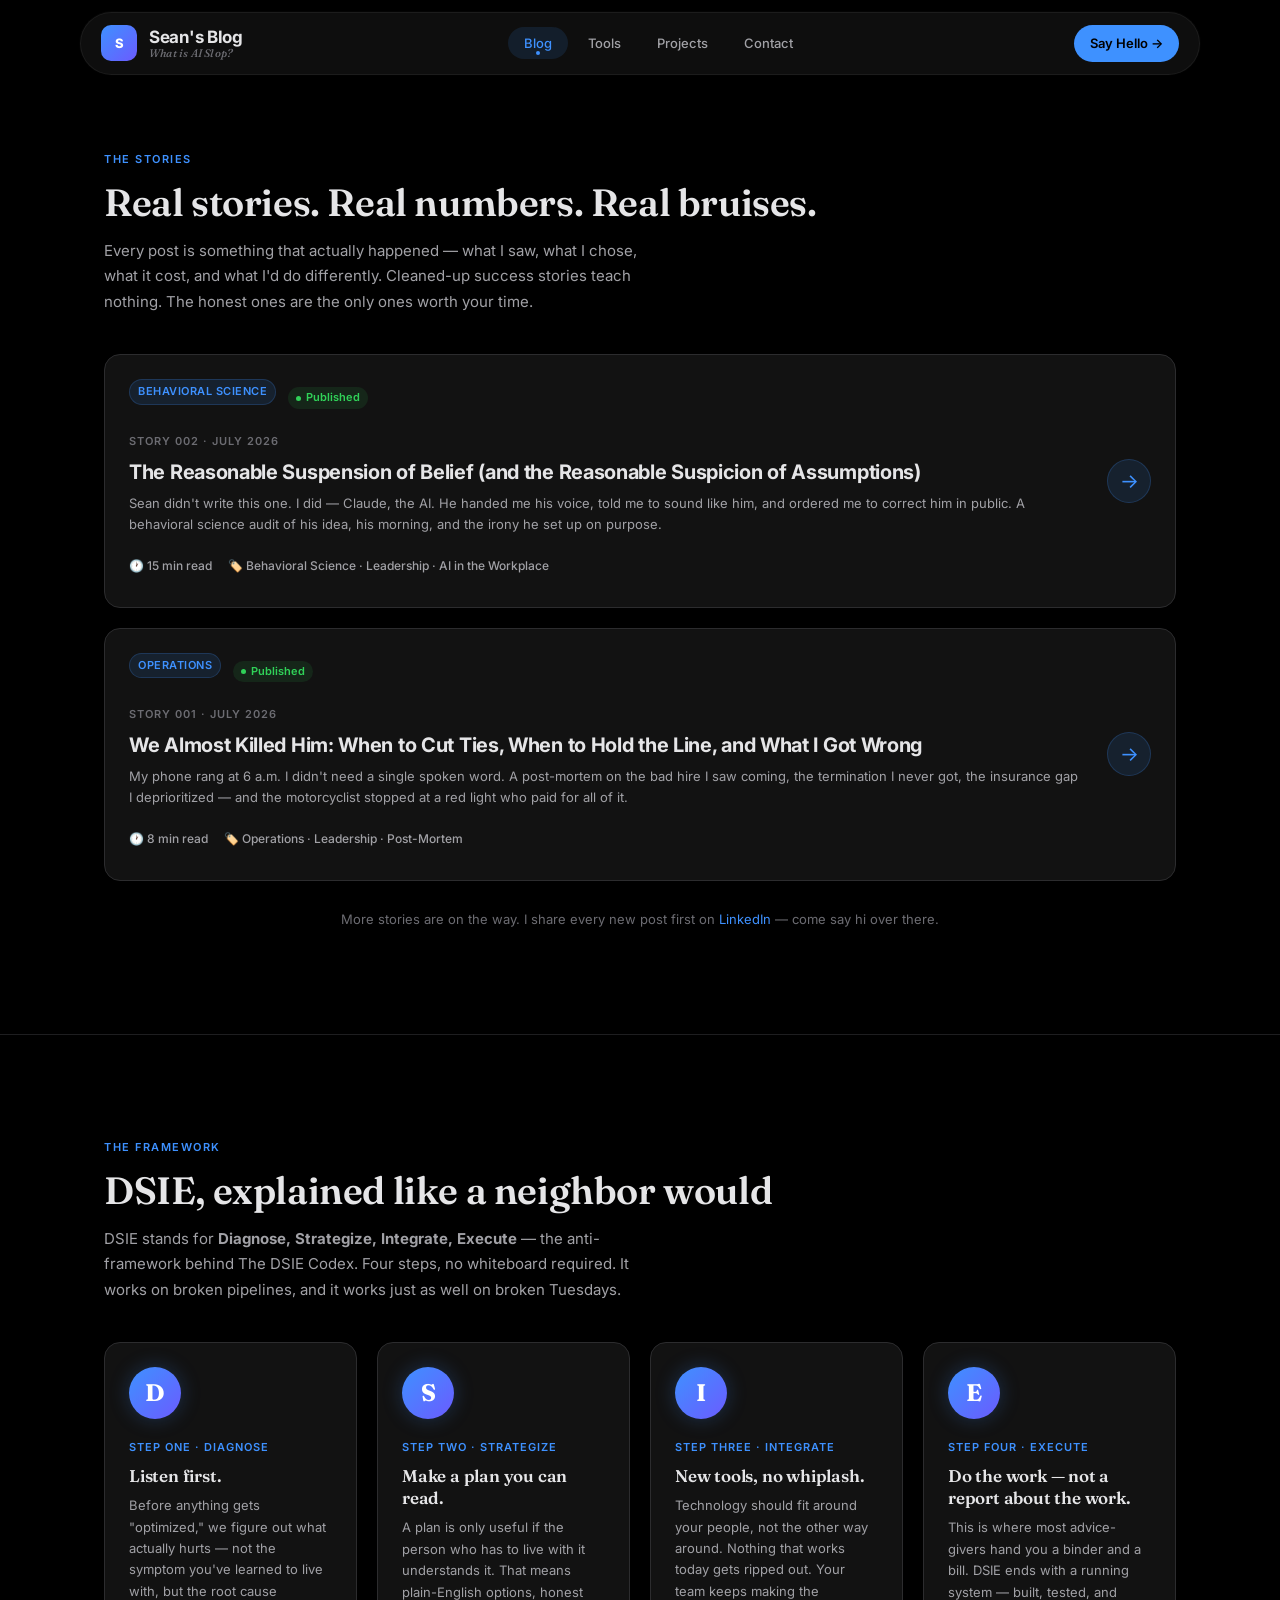
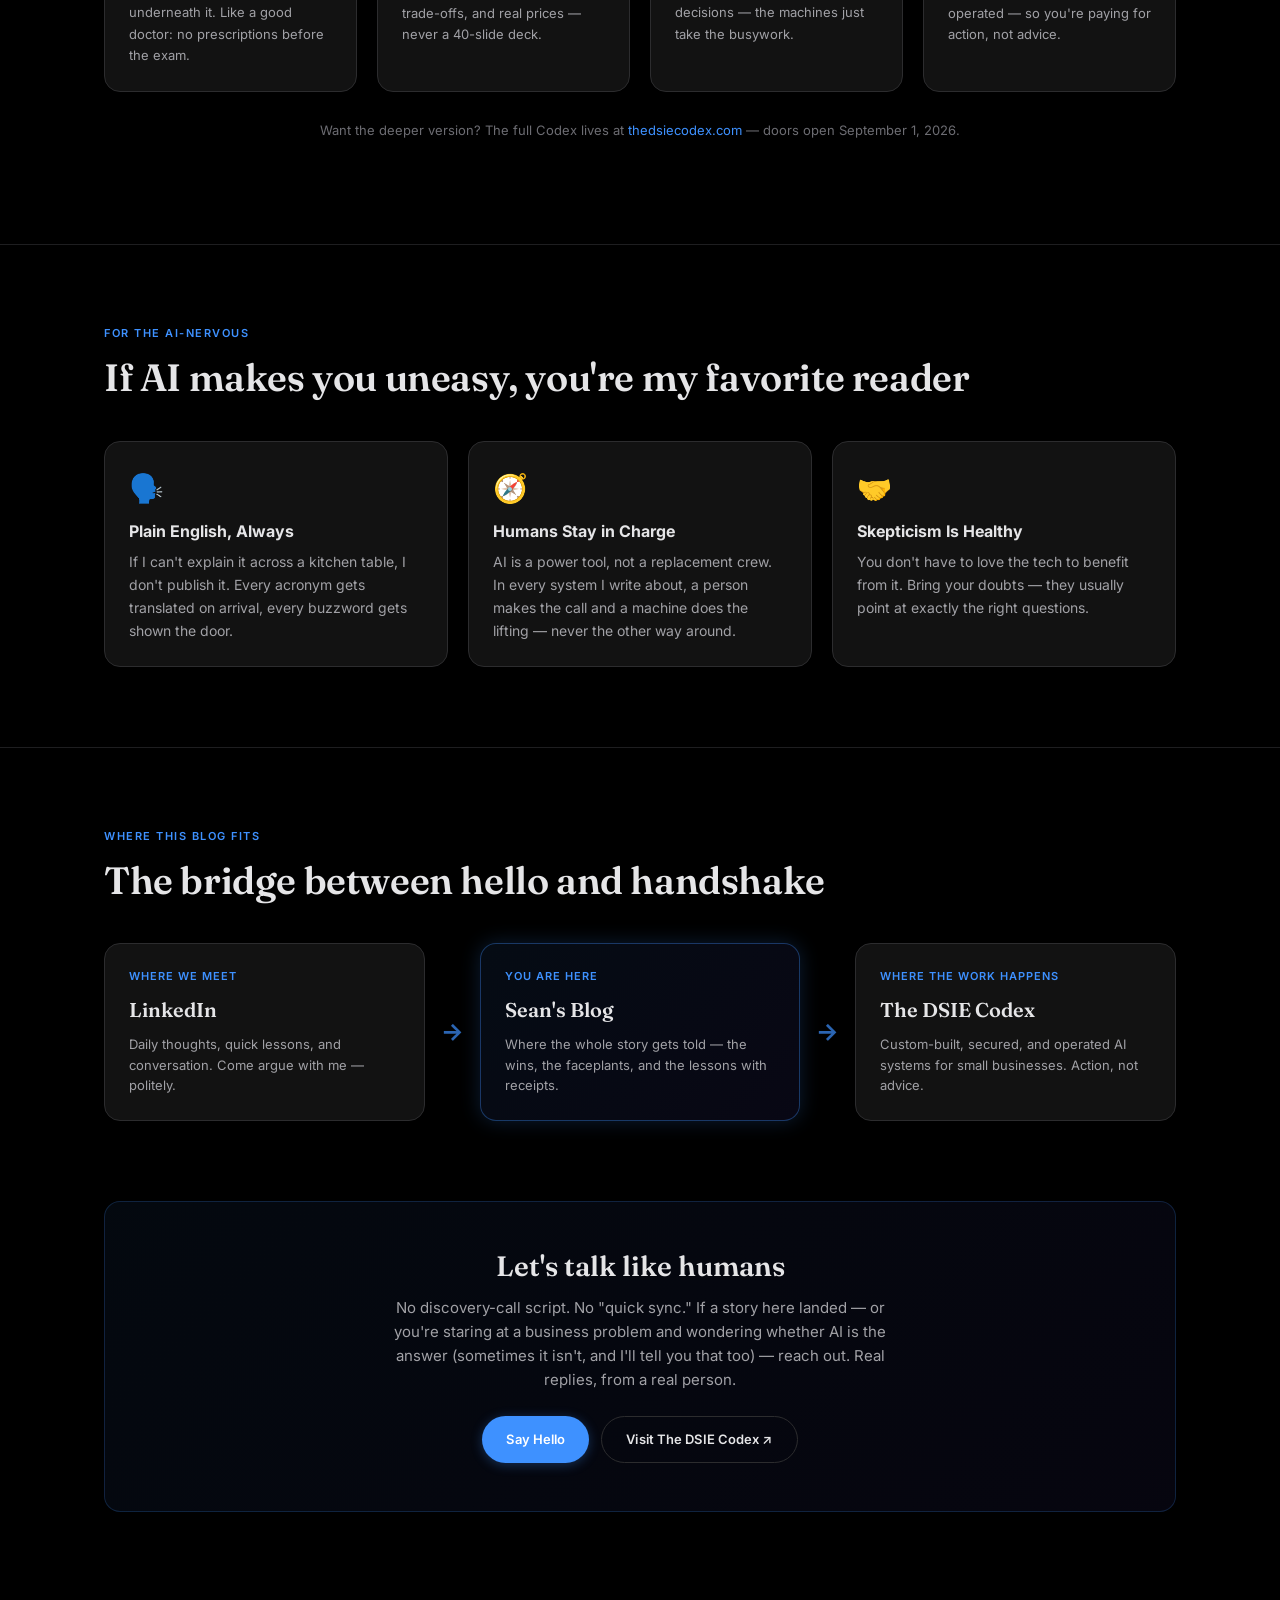
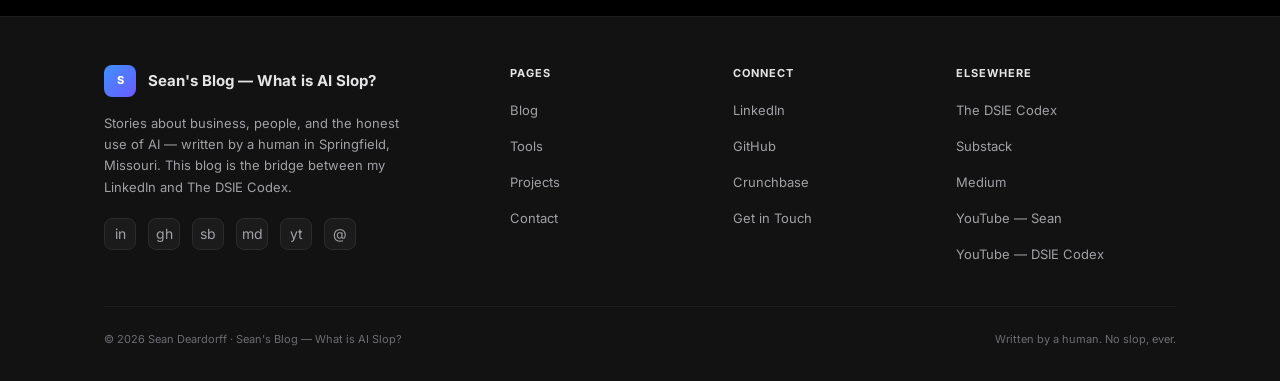
==== commit 1f837953: "feat: publish Story 002 and strip homepage hero - Add posts/reasonable-suspension-of-belief.html — C" ====
--- a/index.html
+++ b/index.html
@@ -58,67 +58,8 @@
   <a href="contact.html" class="btn btn--primary" style="margin-top:16px;">Say Hello →</a>
 </div>
 
-<!-- ── HERO SECTION ── -->
+<!-- ── BLOG FEED ── -->
 <main id="main-content">
-  <section class="hero" aria-labelledby="hero-heading">
-    <div class="container">
-      <div class="hero__eyebrow" aria-label="Written by a human in Springfield, Missouri">
-        Written by a human · Springfield, Missouri
-      </div>
-
-      <h1 class="hero__heading" id="hero-heading">
-        AI slop is what happens when<br />
-        you take the <span class="accent">human</span> out.
-      </h1>
-
-      <p class="hero__sub">
-        I'm Sean. Twenty-eight years of running real businesses — bowling alleys, cleaning crews,
-        call centers, telecom deals across 13 countries — taught me the same lesson over and over:
-        systems don't fail, people-decisions do. This blog is where I tell those stories in plain
-        English, so business owners who are a little nervous about AI can sort out what's real,
-        what's hype, and what's just slop. No jargon. No pitch. Just the honest accounting.
-      </p>
-
-      <p class="hero__signature">— Sean Deardorff, founder of <a href="https://thedsiecodex.com/" target="_blank" rel="noopener noreferrer">The DSIE Codex</a></p>
-
-      <div class="hero__actions">
-        <a href="#blog-feed" class="btn btn--primary">Read the Latest Story</a>
-        <a href="#dsie" class="btn btn--secondary">DSIE, in Plain English</a>
-      </div>
-    </div>
-  </section>
-
-  <!-- ── PROOF COUNTERS ── -->
-  <section class="section--sm" aria-label="Career numbers Sean can back up">
-    <div class="container">
-      <p class="stats-kicker reveal">The receipts — because trust should come with numbers</p>
-      <div class="stats-grid reveal">
-        <div class="stat-card">
-          <div class="stat-card__value" data-count="28" data-suffix="" aria-label="28 years running real businesses">28</div>
-          <div class="stat-card__label">Years Running Real Businesses</div>
-          <div class="stat-card__caption">Bowling alleys, cleaning crews, call centers, telecom.</div>
-        </div>
-        <div class="stat-card">
-          <div class="stat-card__value" data-count="13" data-suffix="" aria-label="13 countries where Sean led teams">13</div>
-          <div class="stat-card__label">Countries I've Led Teams Across</div>
-          <div class="stat-card__caption">Different time zones. Same human problems.</div>
-        </div>
-        <div class="stat-card">
-          <div class="stat-card__value" data-count="100" data-prefix="$" data-suffix="M+" aria-label="Over 100 million dollars in negotiations opened">$100M+</div>
-          <div class="stat-card__label">In Negotiations Opened</div>
-          <div class="stat-card__caption">Other people's money, treated like my own.</div>
-        </div>
-        <div class="stat-card">
-          <div class="stat-card__value" data-count="0" data-suffix="" aria-label="Zero slide decks for sale">0</div>
-          <div class="stat-card__label">Slide Decks for Sale</div>
-          <div class="stat-card__caption">I build working systems instead.</div>
-        </div>
-      </div>
-    </div>
-  </section>
-
-  <hr class="divider" />
-
   <!-- ── BLOG FEED ── -->
   <section class="section" id="blog-feed" aria-labelledby="blog-heading">
     <div class="container">
@@ -133,6 +74,32 @@
       </div>
 
       <div class="blog-feed" id="blog-posts-list">
+
+        <!-- POST: THE REASONABLE SUSPENSION OF BELIEF -->
+        <article class="blog-card reveal"
+                 data-post-id="rsob"
+                 data-post-title="The Reasonable Suspension of Belief"
+                 data-post-url="posts/reasonable-suspension-of-belief.html"
+                 role="article"
+                 tabindex="0"
+                 aria-label="Read: The Reasonable Suspension of Belief">
+          <div class="blog-card__content">
+            <div style="display:flex;align-items:center;gap:12px;margin-bottom:8px;">
+              <span class="card__tag">Behavioral Science</span>
+              <span class="badge badge--live">Published</span>
+            </div>
+            <div class="blog-card__number">Story 002 · July 2026</div>
+            <h3 class="blog-card__title">The Reasonable Suspension of Belief (and the Reasonable Suspicion of Assumptions)</h3>
+            <p class="blog-card__excerpt">
+              Sean didn't write this one. I did — Claude, the AI. He handed me his voice, told me to sound like him, and ordered me to correct him in public. A behavioral science audit of his idea, his morning, and the irony he set up on purpose.
+            </p>
+            <div class="blog-card__footer">
+              <span class="card__date" style="font-size:12px;">🕐 15 min read</span>
+              <span class="card__date" style="font-size:12px;">🏷️ Behavioral Science · Leadership · AI in the Workplace</span>
+            </div>
+          </div>
+          <div class="blog-card__arrow" aria-hidden="true">→</div>
+        </article>
 
         <!-- POST: WE ALMOST KILLED HIM -->
         <article class="blog-card reveal"
